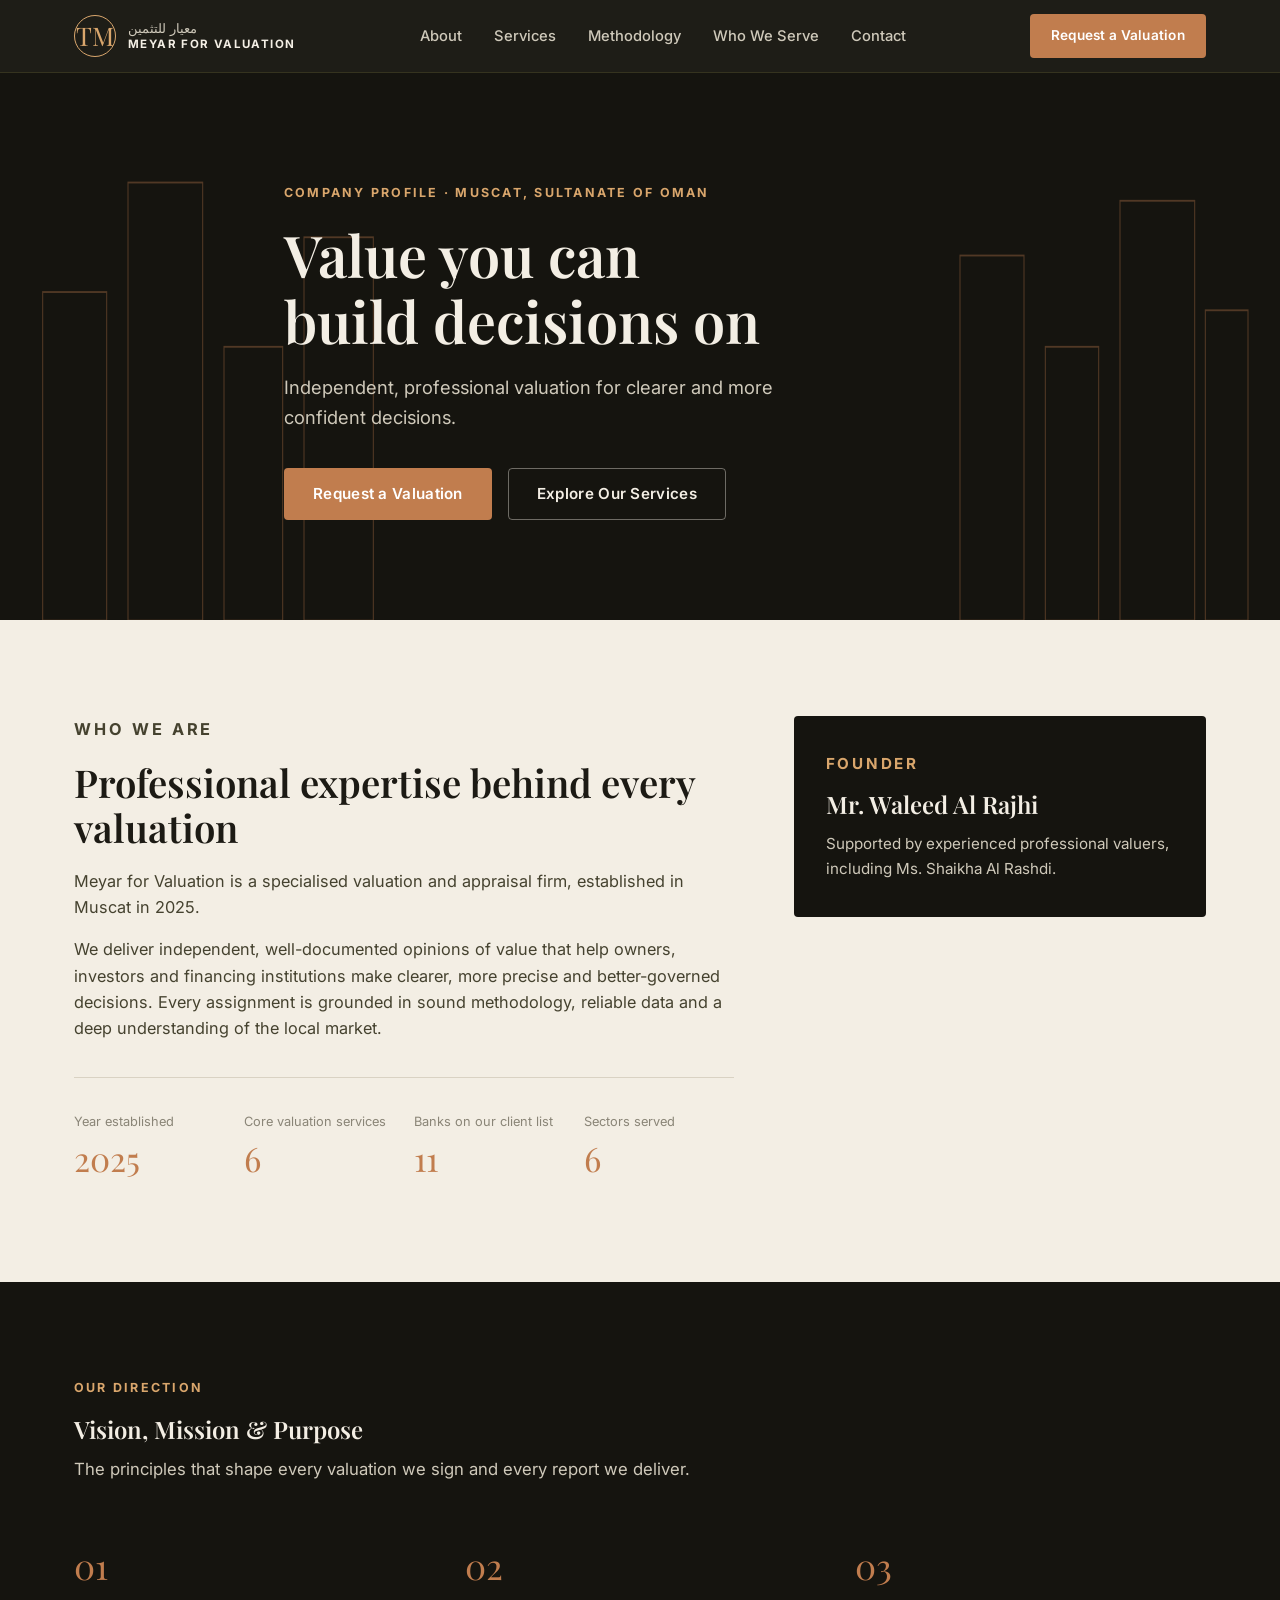
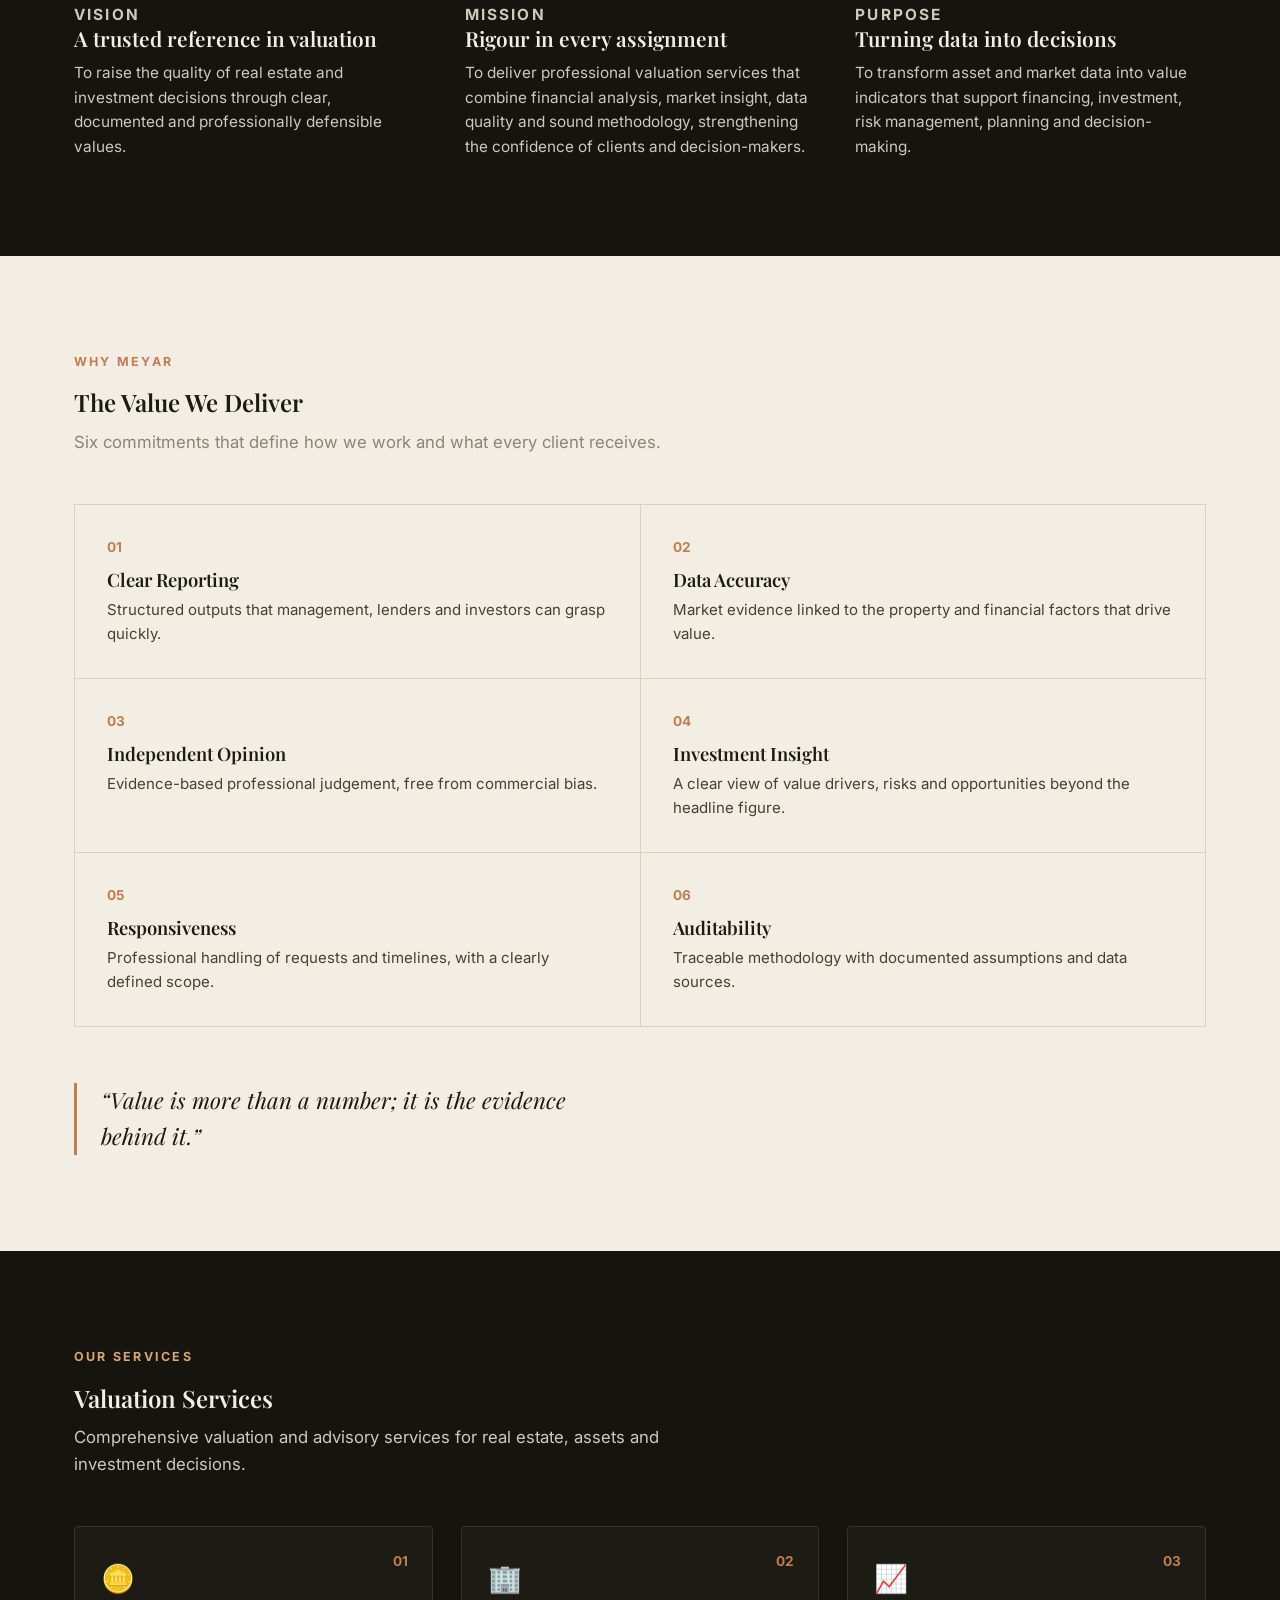
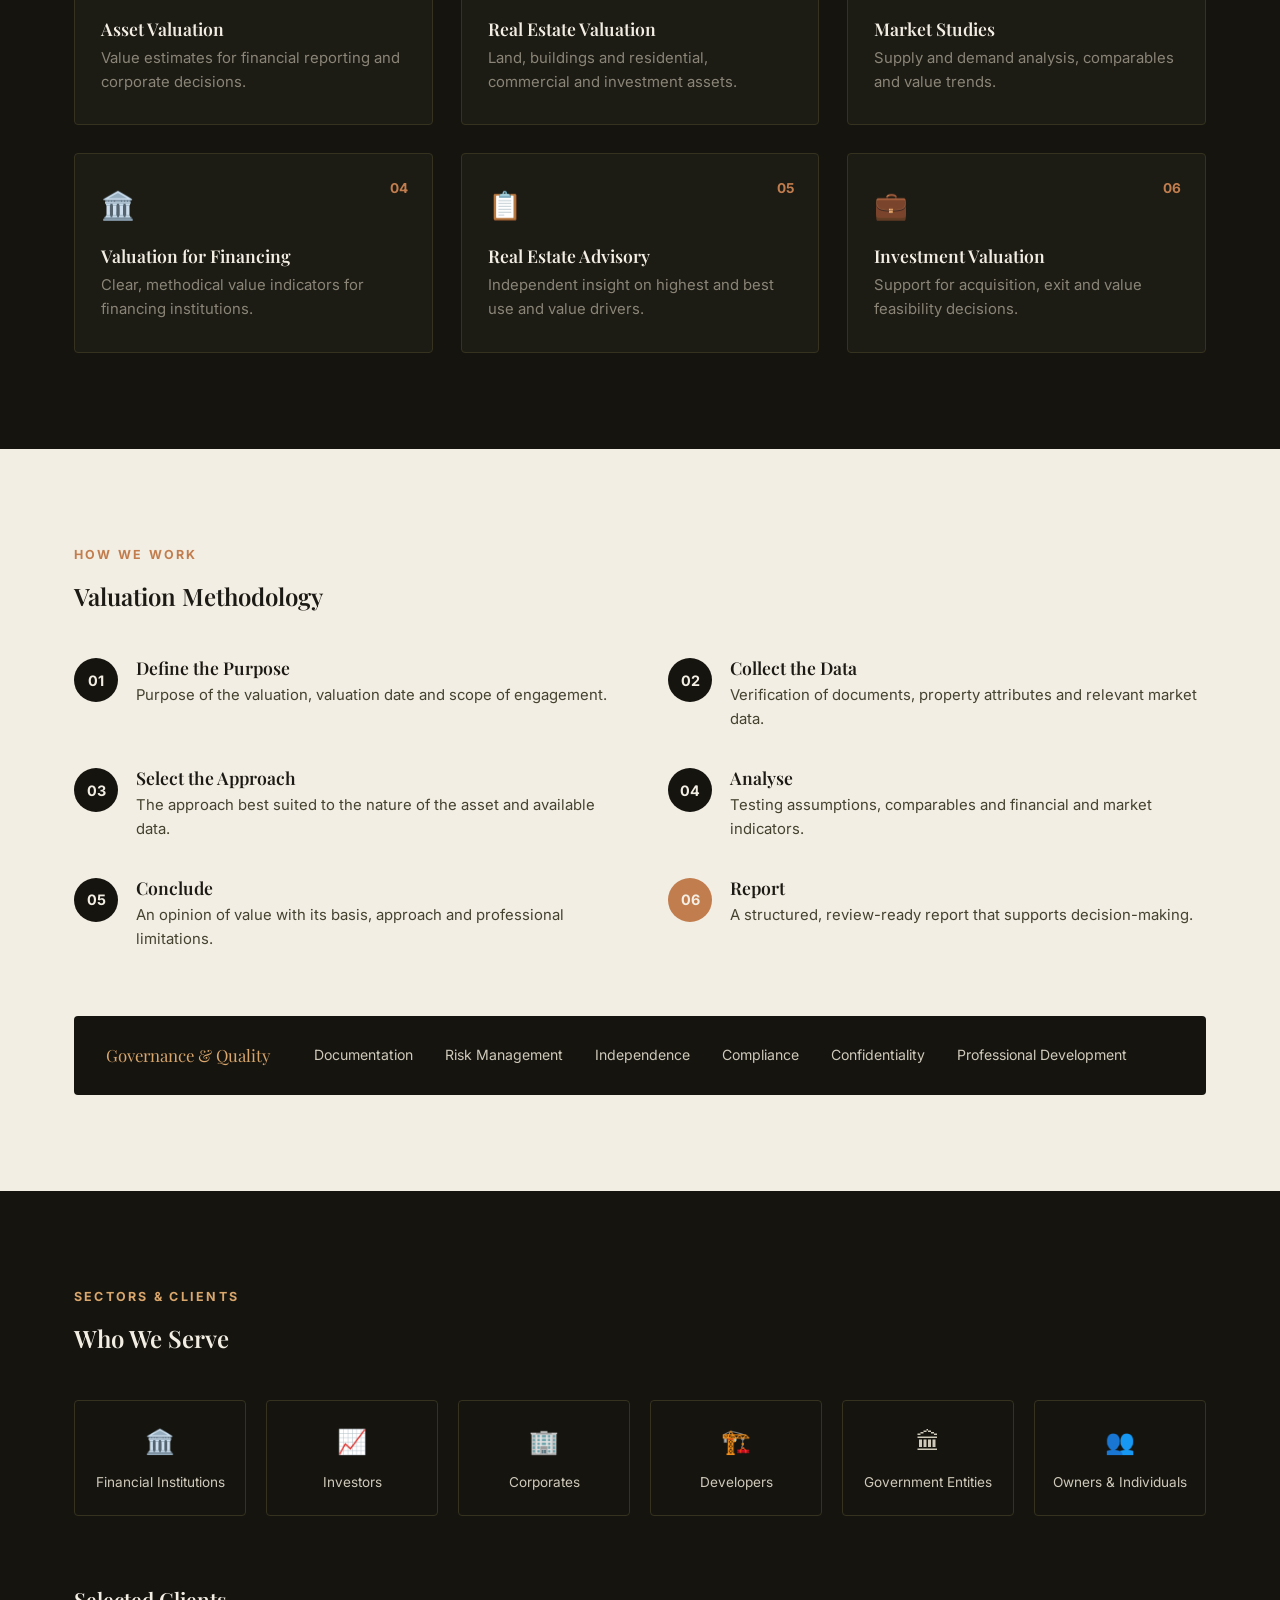
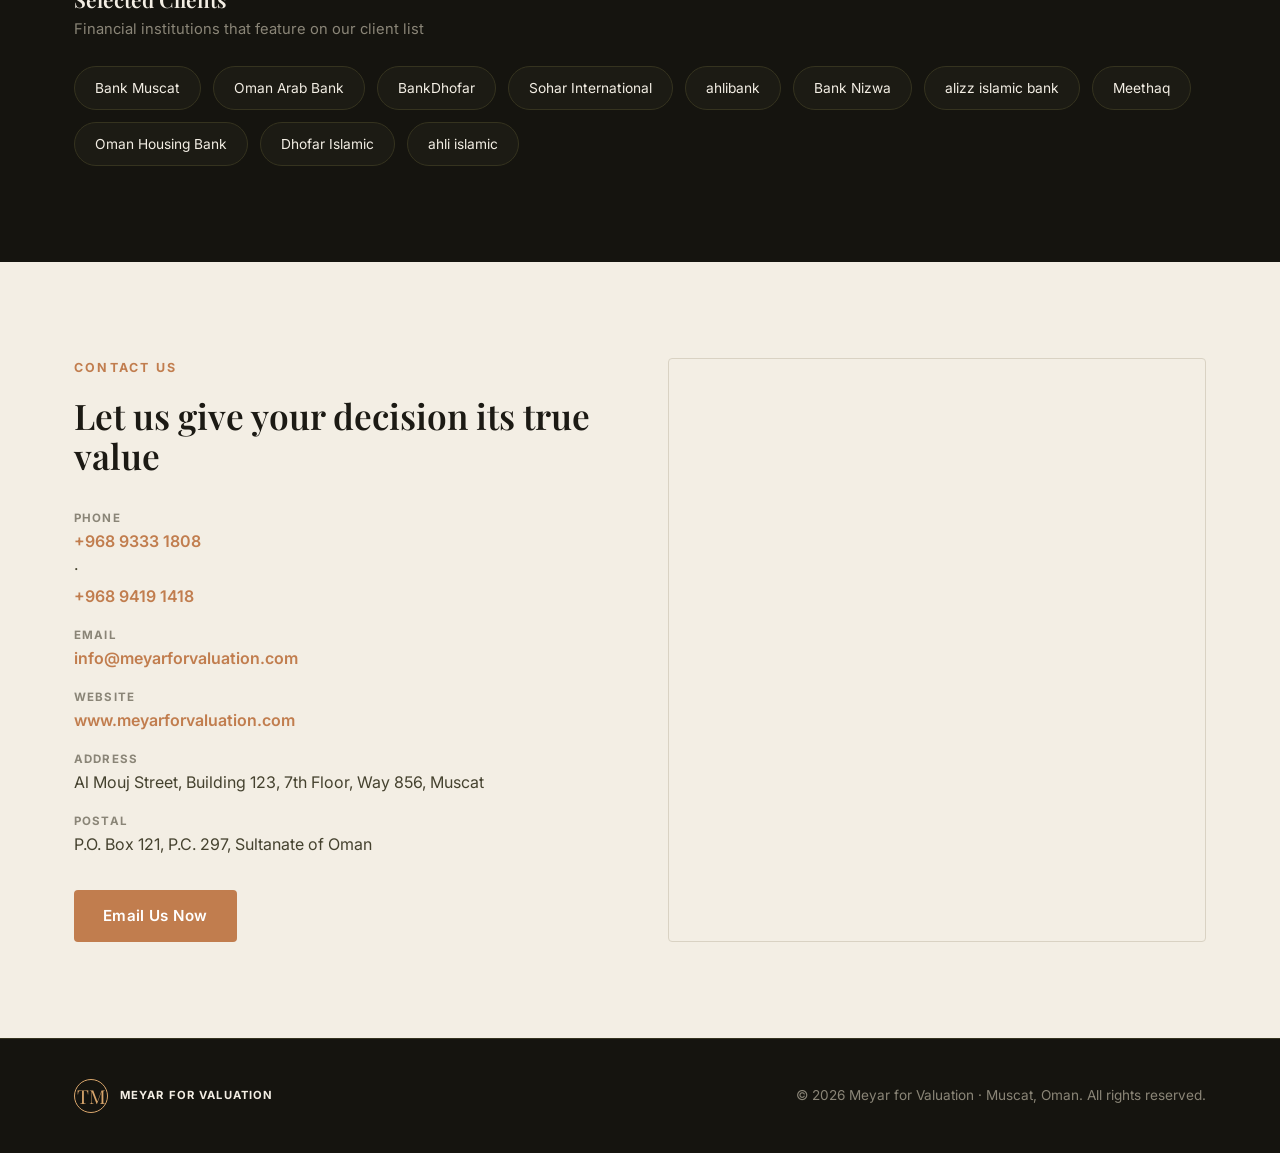
==== index.html @ cb71a241 "Add single-page SEO-ready website for Meyar for Valuation Static HTML/CSS/JS brochure site built fro" ====
<!DOCTYPE html>
<html lang="en" dir="ltr">
<head>
<meta charset="UTF-8">
<meta name="viewport" content="width=device-width, initial-scale=1.0">
<title>Meyar for Valuation | Independent Property &amp; Asset Valuation in Muscat, Oman</title>
<meta name="description" content="Meyar for Valuation (معيار للتثمين) is an independent valuation and appraisal firm in Muscat, Oman, delivering real estate, asset and investment valuations trusted by leading banks and financial institutions.">
<meta name="keywords" content="property valuation Oman, real estate valuation Muscat, asset valuation, bank valuation Oman, investment valuation, valuation firm Muscat, Meyar for Valuation, معيار للتثمين">
<meta name="author" content="Meyar for Valuation">
<meta name="robots" content="index, follow">
<link rel="canonical" href="https://www.meyarforvaluation.com/">

<!-- Open Graph -->
<meta property="og:type" content="website">
<meta property="og:site_name" content="Meyar for Valuation">
<meta property="og:title" content="Meyar for Valuation | Independent Property &amp; Asset Valuation in Muscat, Oman">
<meta property="og:description" content="Independent, professional valuation for clearer and more confident decisions. Real estate, asset and investment valuation services trusted by leading banks across Oman.">
<meta property="og:url" content="https://www.meyarforvaluation.com/">
<meta property="og:locale" content="en_OM">

<!-- Twitter -->
<meta name="twitter:card" content="summary">
<meta name="twitter:title" content="Meyar for Valuation | Independent Property &amp; Asset Valuation in Muscat, Oman">
<meta name="twitter:description" content="Independent, professional valuation for clearer and more confident decisions. Trusted by leading banks across Oman.">

<meta name="theme-color" content="#15140f">
<link rel="icon" type="image/svg+xml" href="assets/img/favicon.svg">
<link rel="preconnect" href="https://fonts.googleapis.com">
<link rel="preconnect" href="https://fonts.gstatic.com" crossorigin>
<link href="https://fonts.googleapis.com/css2?family=Playfair+Display:wght@500;600;700&family=Inter:wght@400;500;600;700&display=swap" rel="stylesheet">
<link rel="stylesheet" href="assets/css/style.css">

<script type="application/ld+json">
{
  "@context": "https://schema.org",
  "@type": "ProfessionalService",
  "name": "Meyar for Valuation",
  "alternateName": "معيار للتثمين",
  "description": "Independent valuation and appraisal firm delivering real estate, asset and investment valuation services in Muscat, Oman.",
  "url": "https://www.meyarforvaluation.com/",
  "telephone": ["+968 9333 1808", "+968 9419 1418"],
  "email": "info@meyarforvaluation.com",
  "address": {
    "@type": "PostalAddress",
    "streetAddress": "Al Mouj Street, Building 123, 7th Floor, Way 856",
    "addressLocality": "Muscat",
    "addressCountry": "OM",
    "postOfficeBoxNumber": "121",
    "postalCode": "297"
  },
  "areaServed": "Oman",
  "founder": {
    "@type": "Person",
    "name": "Waleed Al Rajhi"
  },
  "foundingDate": "2025",
  "knowsAbout": ["Real Estate Valuation", "Asset Valuation", "Market Studies", "Valuation for Financing", "Real Estate Advisory", "Investment Valuation"]
}
</script>
</head>
<body>

<a class="skip-link" href="#main">Skip to content</a>

<header class="site-header" id="top">
  <div class="container header-inner">
    <a href="#top" class="brand" aria-label="Meyar for Valuation home">
      <span class="brand-mark">TM</span>
      <span class="brand-text">
        <span class="brand-ar">معيار للتثمين</span>
        <span class="brand-en">MEYAR FOR VALUATION</span>
      </span>
    </a>

    <nav class="site-nav" aria-label="Primary">
      <button class="nav-toggle" aria-expanded="false" aria-controls="nav-menu" id="navToggle">
        <span></span><span></span><span></span>
        <span class="sr-only">Menu</span>
      </button>
      <ul id="nav-menu" class="nav-menu">
        <li><a href="#about">About</a></li>
        <li><a href="#services">Services</a></li>
        <li><a href="#methodology">Methodology</a></li>
        <li><a href="#clients">Who We Serve</a></li>
        <li><a href="#contact">Contact</a></li>
      </ul>
    </nav>

    <a href="#contact" class="btn btn-accent nav-cta">Request a Valuation</a>
  </div>
</header>

<main id="main">

  <!-- HERO -->
  <section class="hero" aria-labelledby="hero-heading">
    <div class="hero-skyline" aria-hidden="true">
      <svg viewBox="0 0 1200 300" preserveAspectRatio="none">
        <rect x="40" y="120" width="60" height="180" />
        <rect x="120" y="60" width="70" height="240" />
        <rect x="210" y="150" width="55" height="150" />
        <rect x="285" y="90" width="65" height="210" />
        <rect x="900" y="100" width="60" height="200" />
        <rect x="980" y="150" width="50" height="150" />
        <rect x="1050" y="70" width="70" height="230" />
        <rect x="1130" y="130" width="40" height="170" />
      </svg>
    </div>
    <div class="container hero-inner">
      <p class="eyebrow">Company Profile &middot; Muscat, Sultanate of Oman</p>
      <h1 id="hero-heading">Value you can<br>build decisions on</h1>
      <p class="hero-lede">Independent, professional valuation for clearer and more confident decisions.</p>
      <div class="hero-actions">
        <a href="#contact" class="btn btn-accent">Request a Valuation</a>
        <a href="#services" class="btn btn-ghost">Explore Our Services</a>
      </div>
    </div>
  </section>

  <!-- ABOUT -->
  <section id="about" class="section section-light" aria-labelledby="about-heading">
    <div class="container about-grid">
      <div class="about-copy">
        <p class="eyebrow eyebrow-dark">Who We Are</p>
        <h2 id="about-heading">Professional expertise behind every valuation</h2>
        <p>Meyar for Valuation is a specialised valuation and appraisal firm, established in Muscat in 2025.</p>
        <p>We deliver independent, well-documented opinions of value that help owners, investors and financing institutions make clearer, more precise and better-governed decisions. Every assignment is grounded in sound methodology, reliable data and a deep understanding of the local market.</p>

        <dl class="stat-row">
          <div class="stat">
            <dt>Year established</dt>
            <dd>2025</dd>
          </div>
          <div class="stat">
            <dt>Core valuation services</dt>
            <dd>6</dd>
          </div>
          <div class="stat">
            <dt>Banks on our client list</dt>
            <dd>11</dd>
          </div>
          <div class="stat">
            <dt>Sectors served</dt>
            <dd>6</dd>
          </div>
        </dl>
      </div>

      <aside class="founder-card">
        <p class="eyebrow">Founder</p>
        <h3>Mr. Waleed Al Rajhi</h3>
        <p>Supported by experienced professional valuers, including Ms. Shaikha Al Rashdi.</p>
      </aside>
    </div>
  </section>

  <!-- VISION / MISSION / PURPOSE -->
  <section id="vision" class="section section-dark" aria-labelledby="vision-heading">
    <div class="container">
      <p class="eyebrow">Our Direction</p>
      <h2 id="vision-heading">Vision, Mission &amp; Purpose</h2>
      <p class="section-intro">The principles that shape every valuation we sign and every report we deliver.</p>

      <ol class="triad-grid">
        <li class="triad-item">
          <span class="triad-num">01</span>
          <p class="triad-label">Vision</p>
          <h3>A trusted reference in valuation</h3>
          <p>To raise the quality of real estate and investment decisions through clear, documented and professionally defensible values.</p>
        </li>
        <li class="triad-item">
          <span class="triad-num">02</span>
          <p class="triad-label">Mission</p>
          <h3>Rigour in every assignment</h3>
          <p>To deliver professional valuation services that combine financial analysis, market insight, data quality and sound methodology, strengthening the confidence of clients and decision-makers.</p>
        </li>
        <li class="triad-item">
          <span class="triad-num">03</span>
          <p class="triad-label">Purpose</p>
          <h3>Turning data into decisions</h3>
          <p>To transform asset and market data into value indicators that support financing, investment, risk management, planning and decision-making.</p>
        </li>
      </ol>
    </div>
  </section>

  <!-- THE VALUE WE DELIVER -->
  <section id="value" class="section section-light" aria-labelledby="value-heading">
    <div class="container">
      <p class="eyebrow eyebrow-dark">Why Meyar</p>
      <h2 id="value-heading">The Value We Deliver</h2>
      <p class="section-intro section-intro-dark">Six commitments that define how we work and what every client receives.</p>

      <div class="value-grid">
        <div class="value-item">
          <span class="value-num">01</span>
          <h3>Clear Reporting</h3>
          <p>Structured outputs that management, lenders and investors can grasp quickly.</p>
        </div>
        <div class="value-item">
          <span class="value-num">02</span>
          <h3>Data Accuracy</h3>
          <p>Market evidence linked to the property and financial factors that drive value.</p>
        </div>
        <div class="value-item">
          <span class="value-num">03</span>
          <h3>Independent Opinion</h3>
          <p>Evidence-based professional judgement, free from commercial bias.</p>
        </div>
        <div class="value-item">
          <span class="value-num">04</span>
          <h3>Investment Insight</h3>
          <p>A clear view of value drivers, risks and opportunities beyond the headline figure.</p>
        </div>
        <div class="value-item">
          <span class="value-num">05</span>
          <h3>Responsiveness</h3>
          <p>Professional handling of requests and timelines, with a clearly defined scope.</p>
        </div>
        <div class="value-item">
          <span class="value-num">06</span>
          <h3>Auditability</h3>
          <p>Traceable methodology with documented assumptions and data sources.</p>
        </div>
      </div>

      <p class="pull-quote">&ldquo;Value is more than a number; it is the evidence behind it.&rdquo;</p>
    </div>
  </section>

  <!-- SERVICES -->
  <section id="services" class="section section-dark" aria-labelledby="services-heading">
    <div class="container">
      <p class="eyebrow">Our Services</p>
      <h2 id="services-heading">Valuation Services</h2>
      <p class="section-intro">Comprehensive valuation and advisory services for real estate, assets and investment decisions.</p>

      <div class="services-grid">
        <article class="service-card">
          <span class="service-icon" aria-hidden="true">&#x1FA99;</span>
          <span class="service-num">01</span>
          <h3>Asset Valuation</h3>
          <p>Value estimates for financial reporting and corporate decisions.</p>
        </article>
        <article class="service-card">
          <span class="service-icon" aria-hidden="true">&#x1F3E2;</span>
          <span class="service-num">02</span>
          <h3>Real Estate Valuation</h3>
          <p>Land, buildings and residential, commercial and investment assets.</p>
        </article>
        <article class="service-card">
          <span class="service-icon" aria-hidden="true">&#x1F4C8;</span>
          <span class="service-num">03</span>
          <h3>Market Studies</h3>
          <p>Supply and demand analysis, comparables and value trends.</p>
        </article>
        <article class="service-card">
          <span class="service-icon" aria-hidden="true">&#x1F3DB;&#xFE0F;</span>
          <span class="service-num">04</span>
          <h3>Valuation for Financing</h3>
          <p>Clear, methodical value indicators for financing institutions.</p>
        </article>
        <article class="service-card">
          <span class="service-icon" aria-hidden="true">&#x1F4CB;</span>
          <span class="service-num">05</span>
          <h3>Real Estate Advisory</h3>
          <p>Independent insight on highest and best use and value drivers.</p>
        </article>
        <article class="service-card">
          <span class="service-icon" aria-hidden="true">&#x1F4BC;</span>
          <span class="service-num">06</span>
          <h3>Investment Valuation</h3>
          <p>Support for acquisition, exit and value feasibility decisions.</p>
        </article>
      </div>
    </div>
  </section>

  <!-- METHODOLOGY -->
  <section id="methodology" class="section section-light" aria-labelledby="methodology-heading">
    <div class="container">
      <p class="eyebrow eyebrow-dark">How We Work</p>
      <h2 id="methodology-heading">Valuation Methodology</h2>

      <ol class="method-grid">
        <li class="method-item">
          <span class="method-num">01</span>
          <div>
            <h3>Define the Purpose</h3>
            <p>Purpose of the valuation, valuation date and scope of engagement.</p>
          </div>
        </li>
        <li class="method-item">
          <span class="method-num">02</span>
          <div>
            <h3>Collect the Data</h3>
            <p>Verification of documents, property attributes and relevant market data.</p>
          </div>
        </li>
        <li class="method-item">
          <span class="method-num">03</span>
          <div>
            <h3>Select the Approach</h3>
            <p>The approach best suited to the nature of the asset and available data.</p>
          </div>
        </li>
        <li class="method-item">
          <span class="method-num">04</span>
          <div>
            <h3>Analyse</h3>
            <p>Testing assumptions, comparables and financial and market indicators.</p>
          </div>
        </li>
        <li class="method-item">
          <span class="method-num">05</span>
          <div>
            <h3>Conclude</h3>
            <p>An opinion of value with its basis, approach and professional limitations.</p>
          </div>
        </li>
        <li class="method-item method-item-accent">
          <span class="method-num">06</span>
          <div>
            <h3>Report</h3>
            <p>A structured, review-ready report that supports decision-making.</p>
          </div>
        </li>
      </ol>

      <div class="governance-strip">
        <span class="governance-label">Governance &amp; Quality</span>
        <ul class="governance-list">
          <li>Documentation</li>
          <li>Risk Management</li>
          <li>Independence</li>
          <li>Compliance</li>
          <li>Confidentiality</li>
          <li>Professional Development</li>
        </ul>
      </div>
    </div>
  </section>

  <!-- WHO WE SERVE -->
  <section id="clients" class="section section-dark" aria-labelledby="clients-heading">
    <div class="container">
      <p class="eyebrow">Sectors &amp; Clients</p>
      <h2 id="clients-heading">Who We Serve</h2>

      <ul class="sector-grid">
        <li><span class="sector-icon" aria-hidden="true">&#x1F3DB;&#xFE0F;</span>Financial Institutions</li>
        <li><span class="sector-icon" aria-hidden="true">&#x1F4C8;</span>Investors</li>
        <li><span class="sector-icon" aria-hidden="true">&#x1F3E2;</span>Corporates</li>
        <li><span class="sector-icon" aria-hidden="true">&#x1F3D7;&#xFE0F;</span>Developers</li>
        <li><span class="sector-icon" aria-hidden="true">&#x1F3DB;</span>Government Entities</li>
        <li><span class="sector-icon" aria-hidden="true">&#x1F465;</span>Owners &amp; Individuals</li>
      </ul>
    </div>

    <div class="container clients-block">
      <h3 class="clients-subhead">Selected Clients</h3>
      <p class="clients-caption">Financial institutions that feature on our client list</p>
      <ul class="client-list">
        <li>Bank Muscat</li>
        <li>Oman Arab Bank</li>
        <li>BankDhofar</li>
        <li>Sohar International</li>
        <li>ahlibank</li>
        <li>Bank Nizwa</li>
        <li>alizz islamic bank</li>
        <li>Meethaq</li>
        <li>Oman Housing Bank</li>
        <li>Dhofar Islamic</li>
        <li>ahli islamic</li>
      </ul>
    </div>
  </section>

  <!-- CONTACT -->
  <section id="contact" class="section section-light" aria-labelledby="contact-heading">
    <div class="container contact-grid">
      <div class="contact-copy">
        <p class="eyebrow eyebrow-dark">Contact Us</p>
        <h2 id="contact-heading">Let us give your decision its true value</h2>

        <ul class="contact-list">
          <li>
            <span class="contact-label">Phone</span>
            <a href="tel:+96893331808">+968 9333 1808</a> &middot; <a href="tel:+96894191418">+968 9419 1418</a>
          </li>
          <li>
            <span class="contact-label">Email</span>
            <a href="mailto:info@meyarforvaluation.com">info@meyarforvaluation.com</a>
          </li>
          <li>
            <span class="contact-label">Website</span>
            <a href="https://www.meyarforvaluation.com">www.meyarforvaluation.com</a>
          </li>
          <li>
            <span class="contact-label">Address</span>
            Al Mouj Street, Building 123, 7th Floor, Way 856, Muscat
          </li>
          <li>
            <span class="contact-label">Postal</span>
            P.O. Box 121, P.C. 297, Sultanate of Oman
          </li>
        </ul>

        <a href="mailto:info@meyarforvaluation.com?subject=Valuation%20Enquiry" class="btn btn-accent">Email Us Now</a>
      </div>

      <div class="contact-map">
        <iframe
          title="Meyar for Valuation location on Al Mouj Street, Muscat"
          src="https://www.google.com/maps?q=Al+Mouj+Street+Muscat+Oman&output=embed"
          loading="lazy"
          referrerpolicy="no-referrer-when-downgrade">
        </iframe>
      </div>
    </div>
  </section>

</main>

<footer class="site-footer">
  <div class="container footer-inner">
    <div class="footer-brand">
      <span class="brand-mark">TM</span>
      <span class="brand-en">MEYAR FOR VALUATION</span>
    </div>
    <p>&copy; <span id="year"></span> Meyar for Valuation &middot; Muscat, Oman. All rights reserved.</p>
  </div>
</footer>

<script src="assets/js/main.js" defer></script>
</body>
</html>
---- assets/css/style.css ----
/* ---------- Tokens ---------- */
:root {
  --ink: #1c1a14;
  --dark-bg: #15140f;
  --dark-bg-2: #1c1b14;
  --cream: #f3eee4;
  --cream-2: #eae3d6;
  --accent: #c17d4e;
  --accent-light: #d9a66c;
  --muted: #8a8577;
  --muted-light: #cfc9ba;
  --border-light: #d9d2c3;
  --border-dark: #35331f;
  --radius: 4px;
  --max-width: 1180px;
  --font-serif: "Playfair Display", Georgia, serif;
  --font-sans: "Inter", -apple-system, BlinkMacSystemFont, "Segoe UI", sans-serif;
}

* { box-sizing: border-box; }
html { scroll-behavior: smooth; }

body {
  margin: 0;
  font-family: var(--font-sans);
  color: var(--ink);
  background: var(--cream);
  line-height: 1.6;
  -webkit-font-smoothing: antialiased;
}

img { max-width: 100%; display: block; }

a { color: inherit; text-decoration: none; }

h1, h2, h3 {
  font-family: var(--font-serif);
  font-weight: 600;
  line-height: 1.15;
  margin: 0 0 0.5em;
}

p { margin: 0 0 1em; }

.container {
  max-width: var(--max-width);
  margin: 0 auto;
  padding: 0 24px;
}

.skip-link {
  position: absolute;
  left: -999px;
  top: 0;
  background: var(--accent);
  color: #fff;
  padding: 10px 16px;
  z-index: 1000;
}
.skip-link:focus { left: 12px; top: 12px; }

.sr-only {
  position: absolute;
  width: 1px; height: 1px;
  overflow: hidden;
  clip: rect(0 0 0 0);
}

/* ---------- Buttons ---------- */
.btn {
  display: inline-block;
  padding: 13px 28px;
  border-radius: var(--radius);
  font-weight: 600;
  font-size: 0.95rem;
  letter-spacing: 0.02em;
  border: 1px solid transparent;
  transition: transform 0.15s ease, background 0.2s ease, color 0.2s ease, border-color 0.2s ease;
}
.btn:hover { transform: translateY(-2px); }
.btn-accent {
  background: var(--accent);
  color: #fff;
}
.btn-accent:hover { background: var(--accent-light); }
.btn-ghost {
  background: transparent;
  color: var(--cream);
  border-color: rgba(243,238,228,0.4);
}
.btn-ghost:hover { border-color: var(--accent-light); color: var(--accent-light); }

/* ---------- Header ---------- */
.site-header {
  position: sticky;
  top: 0;
  z-index: 100;
  background: rgba(21,20,15,0.96);
  backdrop-filter: blur(6px);
  border-bottom: 1px solid var(--border-dark);
}
.header-inner {
  display: flex;
  align-items: center;
  justify-content: space-between;
  gap: 24px;
  padding-top: 14px;
  padding-bottom: 14px;
}

.brand {
  display: flex;
  align-items: center;
  gap: 12px;
  color: var(--cream);
  flex-shrink: 0;
}
.brand-mark {
  font-family: var(--font-serif);
  font-size: 1.6rem;
  border: 1px solid var(--accent-light);
  width: 42px;
  height: 42px;
  display: flex;
  align-items: center;
  justify-content: center;
  border-radius: 50%;
  color: var(--accent-light);
  flex-shrink: 0;
}
.brand-text { display: flex; flex-direction: column; line-height: 1.25; }
.brand-ar { font-size: 0.8rem; color: var(--muted-light); }
.brand-en { font-size: 0.72rem; letter-spacing: 0.12em; font-weight: 700; }

.site-nav { flex: 1; display: flex; justify-content: center; }
.nav-menu {
  list-style: none;
  display: flex;
  gap: 32px;
  margin: 0;
  padding: 0;
}
.nav-menu a {
  color: var(--muted-light);
  font-size: 0.92rem;
  font-weight: 500;
  transition: color 0.2s ease;
}
.nav-menu a:hover { color: var(--accent-light); }

.nav-cta { white-space: nowrap; font-size: 0.85rem; padding: 10px 20px; }

.nav-toggle {
  display: none;
  flex-direction: column;
  gap: 5px;
  background: none;
  border: none;
  cursor: pointer;
  padding: 6px;
}
.nav-toggle span {
  width: 24px;
  height: 2px;
  background: var(--cream);
  display: block;
}

/* ---------- Hero ---------- */
.hero {
  position: relative;
  background: var(--dark-bg);
  color: var(--cream);
  overflow: hidden;
  padding: 110px 0 100px;
}
.hero-skyline {
  position: absolute;
  inset: 0;
  opacity: 0.35;
  pointer-events: none;
}
.hero-skyline svg { width: 100%; height: 100%; }
.hero-skyline rect {
  fill: none;
  stroke: var(--accent);
  stroke-width: 1;
}
.hero-inner { position: relative; max-width: 760px; }
.eyebrow {
  text-transform: uppercase;
  letter-spacing: 0.18em;
  font-size: 0.78rem;
  font-weight: 700;
  color: var(--accent-light);
  margin-bottom: 18px;
}
.eyebrow-dark { color: var(--accent); }

.hero h1 {
  font-size: clamp(2.4rem, 5vw, 3.6rem);
  color: var(--cream);
  margin-bottom: 20px;
}
.hero-lede {
  font-size: 1.15rem;
  color: var(--muted-light);
  max-width: 520px;
  margin-bottom: 36px;
}
.hero-actions { display: flex; gap: 16px; flex-wrap: wrap; }

/* ---------- Sections ---------- */
.section { padding: 96px 0; }
.section-light { background: var(--cream); color: var(--ink); }
.section-dark { background: var(--dark-bg); color: var(--cream); }
.section-dark h2, .section-dark h3 { color: var(--cream); }
.section-intro {
  max-width: 620px;
  font-size: 1.05rem;
  color: var(--muted-light);
}
.section-intro-dark { color: var(--muted); }

/* ---------- About ---------- */
.about-grid {
  display: grid;
  grid-template-columns: 1.6fr 1fr;
  gap: 60px;
  align-items: start;
}
.about-copy h2 { font-size: clamp(1.8rem, 3vw, 2.4rem); }
.about-copy p { color: #45422f; font-size: 1.02rem; }

.stat-row {
  display: grid;
  grid-template-columns: repeat(4, 1fr);
  gap: 20px;
  margin: 36px 0 0;
  padding-top: 28px;
  border-top: 1px solid var(--border-light);
}
.stat dt {
  font-size: 0.8rem;
  color: var(--muted);
  order: 2;
  margin-top: 6px;
}
.stat dd {
  margin: 0;
  font-family: var(--font-serif);
  font-size: 2.1rem;
  color: var(--accent);
  order: 1;
}

.founder-card {
  background: var(--dark-bg);
  color: var(--cream);
  padding: 36px 32px;
  border-radius: var(--radius);
}
.founder-card .eyebrow { color: var(--accent-light); margin-bottom: 14px; }
.founder-card h3 { font-size: 1.5rem; margin-bottom: 14px; }
.founder-card p { color: var(--muted-light); font-size: 0.95rem; margin: 0; }

/* ---------- Triad (Vision/Mission/Purpose) ---------- */
.triad-grid {
  list-style: none;
  margin: 56px 0 0;
  padding: 0;
  display: grid;
  grid-template-columns: repeat(3, 1fr);
  gap: 40px;
}
.triad-num {
  display: block;
  font-family: var(--font-serif);
  font-size: 2.2rem;
  color: var(--accent);
  margin-bottom: 8px;
}
.triad-label {
  text-transform: uppercase;
  letter-spacing: 0.14em;
  font-size: 0.75rem;
  color: var(--accent-light);
  font-weight: 700;
  margin-bottom: 10px;
}
.triad-item h3 { font-size: 1.3rem; margin-bottom: 10px; }
.triad-item p { color: var(--muted-light); font-size: 0.96rem; margin: 0; }

/* ---------- Value grid ---------- */
.value-grid {
  display: grid;
  grid-template-columns: repeat(2, 1fr);
  gap: 1px;
  background: var(--border-light);
  margin-top: 48px;
  border: 1px solid var(--border-light);
}
.value-item {
  background: var(--cream);
  padding: 32px;
}
.value-num {
  display: block;
  color: var(--accent);
  font-weight: 700;
  font-size: 0.85rem;
  margin-bottom: 10px;
}
.value-item h3 { font-size: 1.15rem; margin-bottom: 8px; }
.value-item p { color: #45422f; font-size: 0.94rem; margin: 0; }

.pull-quote {
  font-family: var(--font-serif);
  font-style: italic;
  font-size: 1.4rem;
  color: var(--ink);
  border-left: 3px solid var(--accent);
  padding-left: 24px;
  margin: 56px 0 0;
  max-width: 560px;
}

/* ---------- Services ---------- */
.services-grid {
  display: grid;
  grid-template-columns: repeat(3, 1fr);
  gap: 28px;
  margin-top: 48px;
}
.service-card {
  background: var(--dark-bg-2);
  border: 1px solid var(--border-dark);
  border-radius: var(--radius);
  padding: 30px 26px;
  position: relative;
}
.service-icon {
  font-size: 1.7rem;
  display: block;
  margin-bottom: 18px;
}
.service-num {
  position: absolute;
  top: 24px;
  right: 24px;
  color: var(--accent);
  font-weight: 700;
  font-size: 0.85rem;
}
.service-card h3 { font-size: 1.1rem; margin-bottom: 8px; }
.service-card p { color: var(--muted); font-size: 0.93rem; margin: 0; }

/* ---------- Methodology ---------- */
.method-grid {
  list-style: none;
  margin: 48px 0 0;
  padding: 0;
  display: grid;
  grid-template-columns: repeat(2, 1fr);
  gap: 36px 56px;
}
.method-item {
  display: flex;
  gap: 18px;
  align-items: flex-start;
}
.method-num {
  flex-shrink: 0;
  width: 44px;
  height: 44px;
  border-radius: 50%;
  background: var(--dark-bg);
  color: var(--cream);
  display: flex;
  align-items: center;
  justify-content: center;
  font-weight: 700;
  font-size: 0.9rem;
}
.method-item-accent .method-num { background: var(--accent); }
.method-item h3 { font-size: 1.1rem; margin-bottom: 6px; }
.method-item p { color: #45422f; font-size: 0.93rem; margin: 0; }

.governance-strip {
  margin-top: 64px;
  background: var(--dark-bg);
  color: var(--cream);
  padding: 26px 32px;
  border-radius: var(--radius);
  display: flex;
  flex-wrap: wrap;
  align-items: center;
  gap: 16px 36px;
}
.governance-label {
  font-family: var(--font-serif);
  color: var(--accent-light);
  font-size: 1.05rem;
  margin-right: 8px;
}
.governance-list {
  list-style: none;
  display: flex;
  flex-wrap: wrap;
  gap: 16px 32px;
  margin: 0;
  padding: 0;
  font-size: 0.88rem;
  color: var(--muted-light);
}

/* ---------- Who we serve ---------- */
.sector-grid {
  list-style: none;
  margin: 48px 0 0;
  padding: 0;
  display: grid;
  grid-template-columns: repeat(6, 1fr);
  gap: 20px;
  text-align: center;
}
.sector-grid li {
  border: 1px solid var(--border-dark);
  border-radius: var(--radius);
  padding: 22px 10px;
  font-size: 0.85rem;
  color: var(--muted-light);
}
.sector-icon { display: block; font-size: 1.5rem; margin-bottom: 10px; }

.clients-block { margin-top: 72px; }
.clients-subhead { font-size: 1.3rem; margin-bottom: 6px; }
.clients-caption { color: var(--muted); font-size: 0.92rem; margin-bottom: 24px; }
.client-list {
  list-style: none;
  margin: 0;
  padding: 0;
  display: flex;
  flex-wrap: wrap;
  gap: 12px;
}
.client-list li {
  border: 1px solid var(--border-dark);
  border-radius: 999px;
  padding: 10px 20px;
  font-size: 0.86rem;
  color: var(--cream);
  background: var(--dark-bg-2);
}

/* ---------- Contact ---------- */
.contact-grid {
  display: grid;
  grid-template-columns: 1fr 1fr;
  gap: 56px;
  align-items: stretch;
}
.contact-copy h2 { font-size: clamp(1.7rem, 3vw, 2.2rem); }
.contact-list {
  list-style: none;
  margin: 32px 0;
  padding: 0;
  display: flex;
  flex-direction: column;
  gap: 16px;
}
.contact-list li {
  font-size: 1rem;
  color: #45422f;
  display: flex;
  flex-direction: column;
  gap: 2px;
}
.contact-list a { color: var(--accent); font-weight: 600; }
.contact-list a:hover { text-decoration: underline; }
.contact-label {
  text-transform: uppercase;
  letter-spacing: 0.1em;
  font-size: 0.72rem;
  color: var(--muted);
  font-weight: 700;
}
.contact-map {
  min-height: 320px;
  border-radius: var(--radius);
  overflow: hidden;
  border: 1px solid var(--border-light);
}
.contact-map iframe { width: 100%; height: 100%; min-height: 320px; border: 0; }

/* ---------- Footer ---------- */
.site-footer {
  background: var(--dark-bg);
  color: var(--muted);
  padding: 40px 0;
  border-top: 1px solid var(--border-dark);
}
.footer-inner {
  display: flex;
  flex-wrap: wrap;
  align-items: center;
  justify-content: space-between;
  gap: 16px;
}
.footer-brand {
  display: flex;
  align-items: center;
  gap: 12px;
  color: var(--cream);
}
.footer-brand .brand-mark {
  width: 34px; height: 34px; font-size: 1.2rem;
}
.footer-brand .brand-en { font-size: 0.7rem; letter-spacing: 0.1em; font-weight: 700; }
.site-footer p { margin: 0; font-size: 0.85rem; }

/* ---------- Responsive ---------- */
@media (max-width: 980px) {
  .about-grid, .contact-grid { grid-template-columns: 1fr; }
  .triad-grid, .value-grid, .method-grid { grid-template-columns: 1fr; }
  .services-grid { grid-template-columns: repeat(2, 1fr); }
  .sector-grid { grid-template-columns: repeat(3, 1fr); }
  .stat-row { grid-template-columns: repeat(2, 1fr); row-gap: 28px; }
}

@media (max-width: 760px) {
  .nav-toggle { display: flex; }
  .site-nav {
    position: fixed;
    inset: 68px 0 auto 0;
    background: var(--dark-bg);
    border-bottom: 1px solid var(--border-dark);
    transform: translateY(-120%);
    opacity: 0;
    transition: transform 0.25s ease, opacity 0.25s ease;
  }
  .site-nav.open { transform: translateY(0); opacity: 1; }
  .nav-menu {
    flex-direction: column;
    padding: 24px;
    gap: 18px;
  }
  .nav-cta { display: none; }
  .services-grid { grid-template-columns: 1fr; }
  .sector-grid { grid-template-columns: repeat(2, 1fr); }
}

@media (max-width: 520px) {
  .hero { padding: 90px 0 70px; }
  .section { padding: 64px 0; }
  .stat-row { grid-template-columns: repeat(2, 1fr); }
}
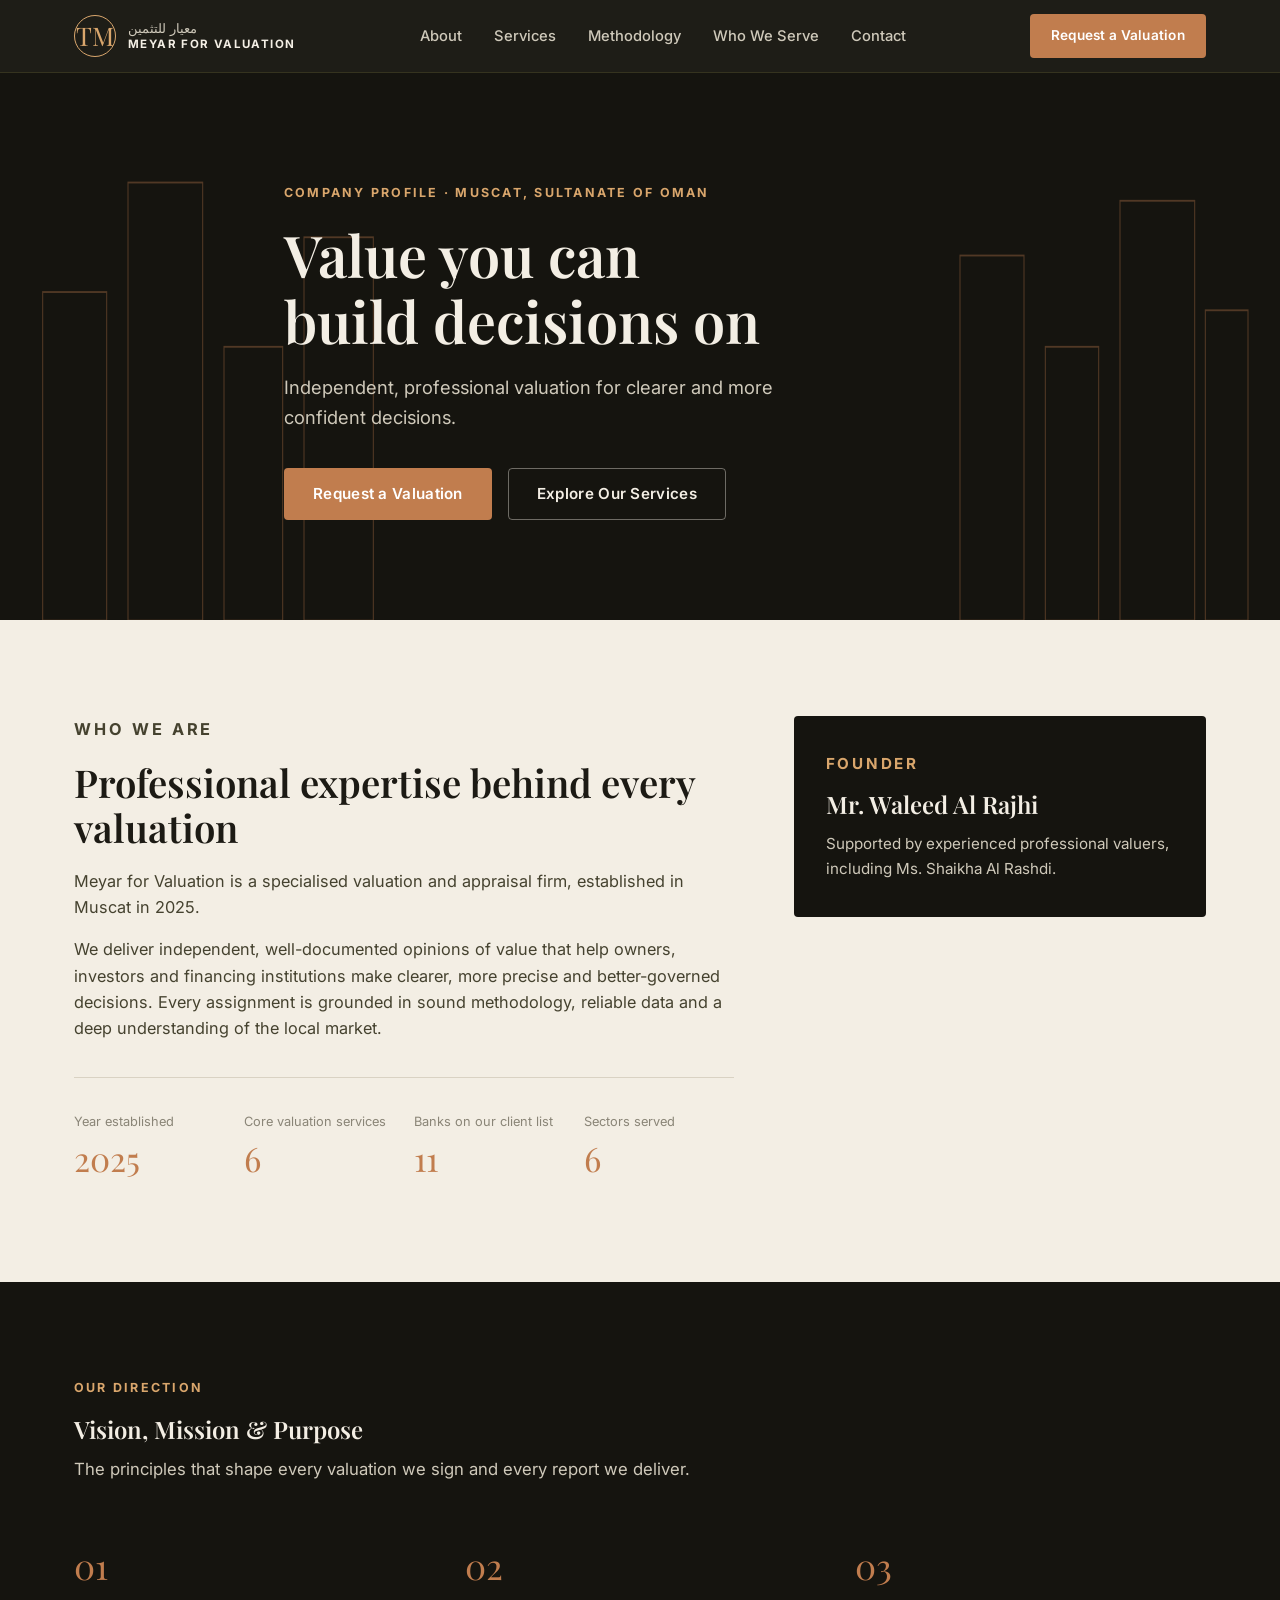
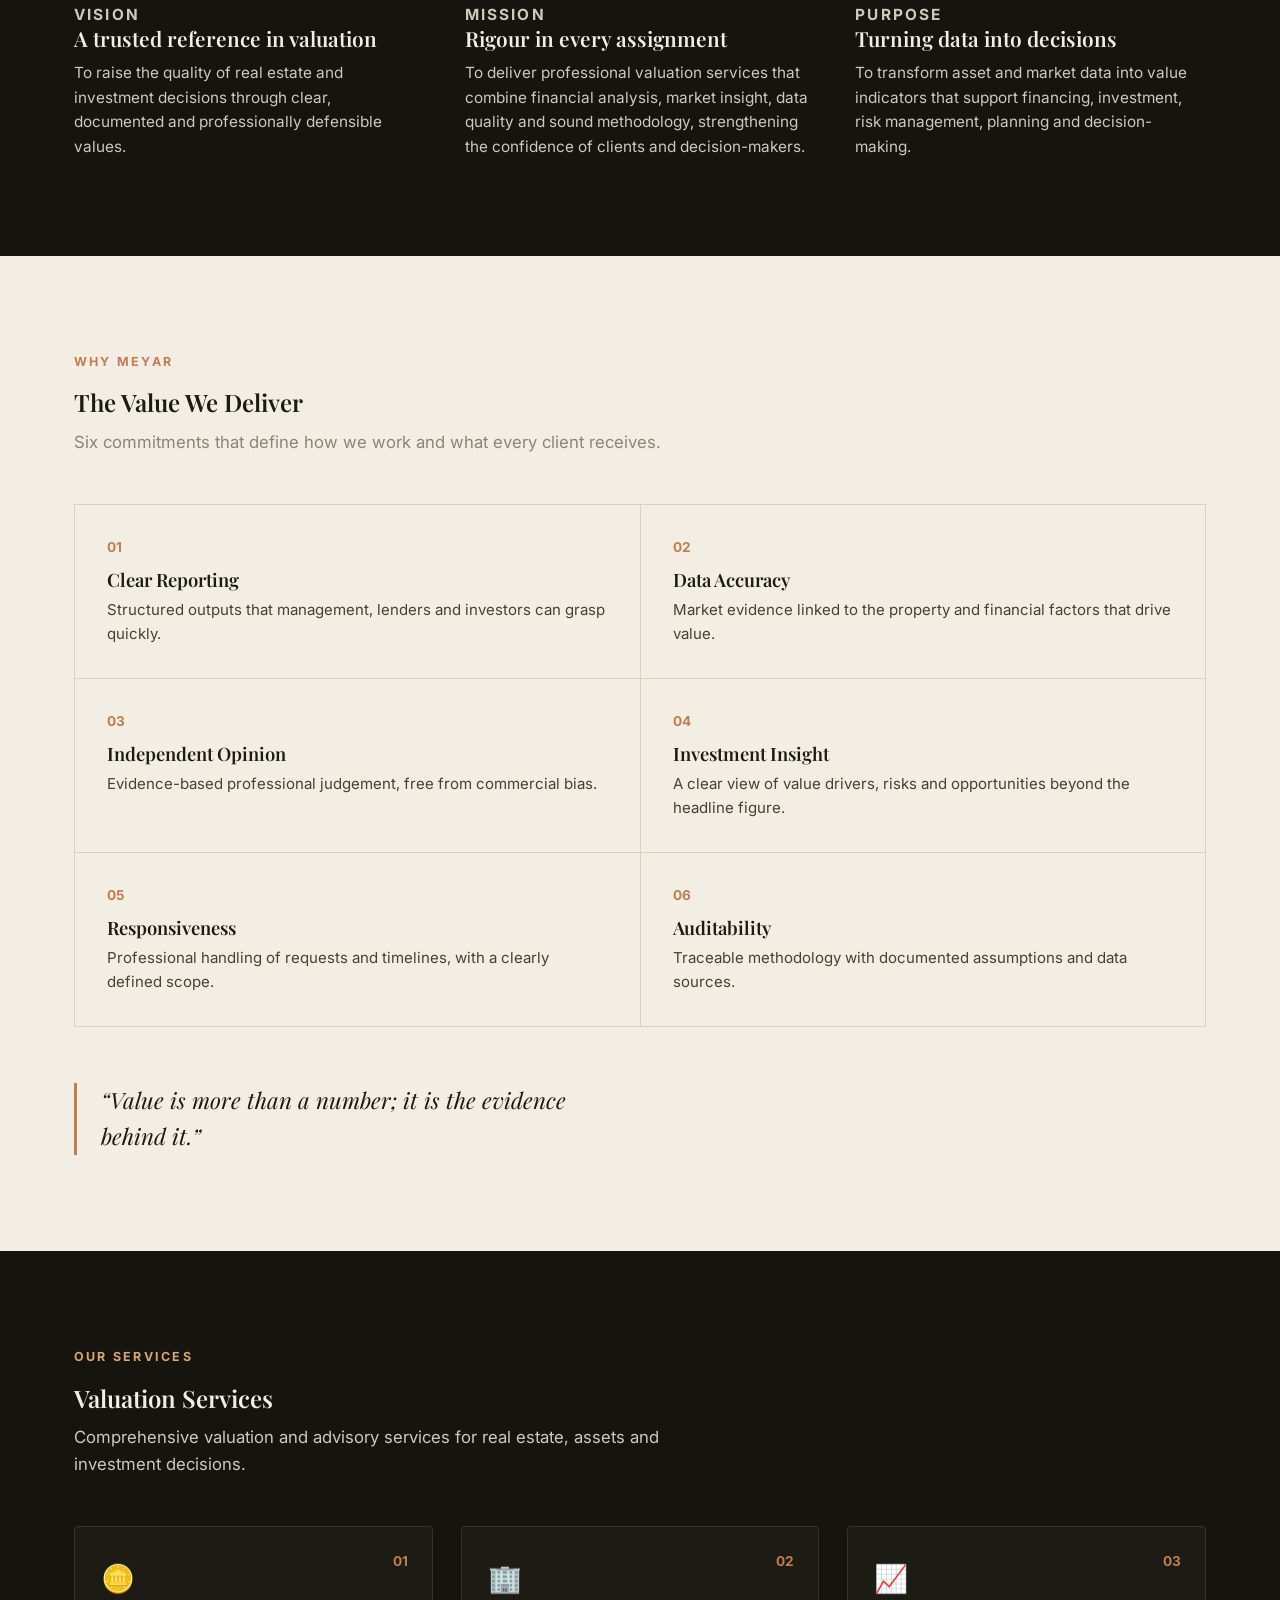
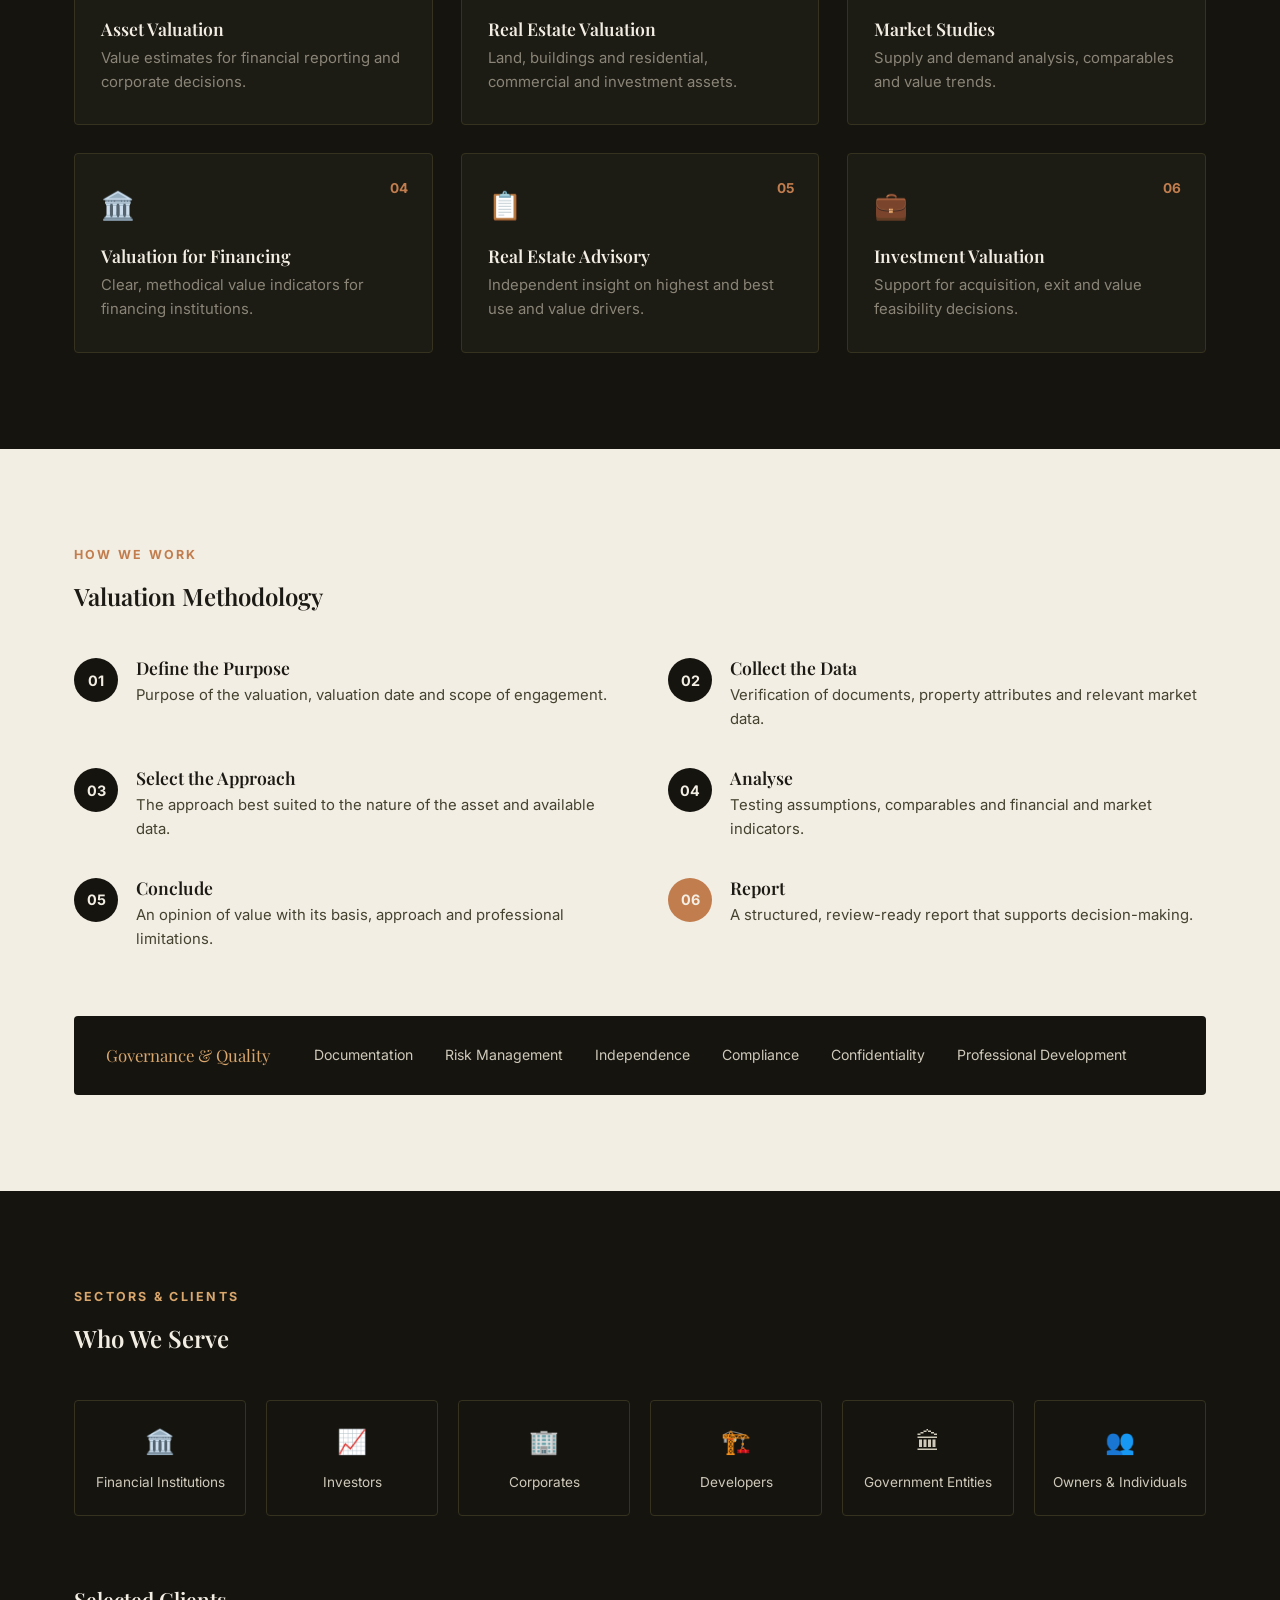
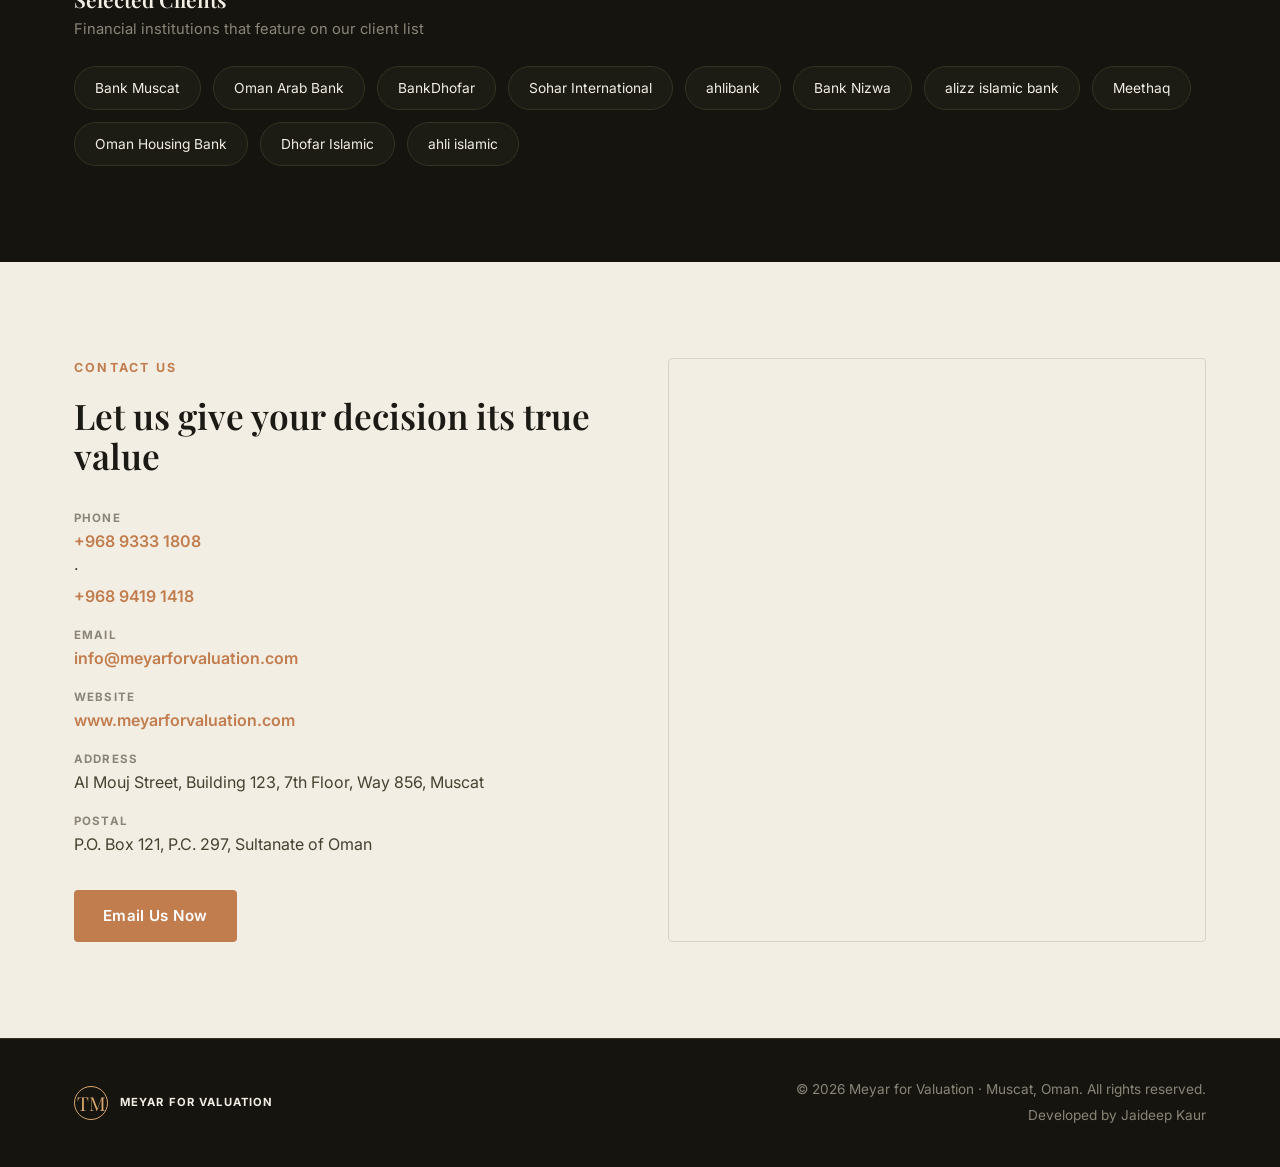
==== commit 0cc72895: "Add developer credit to footer" ====
--- a/index.html
+++ b/index.html
@@ -428,7 +428,10 @@
       <span class="brand-mark">TM</span>
       <span class="brand-en">MEYAR FOR VALUATION</span>
     </div>
-    <p>&copy; <span id="year"></span> Meyar for Valuation &middot; Muscat, Oman. All rights reserved.</p>
+    <div class="footer-text">
+      <p>&copy; <span id="year"></span> Meyar for Valuation &middot; Muscat, Oman. All rights reserved.</p>
+      <p class="footer-credit">Developed by Jaideep Kaur</p>
+    </div>
   </div>
 </footer>
 
--- a/assets/css/style.css
+++ b/assets/css/style.css
@@ -517,7 +517,14 @@
   width: 34px; height: 34px; font-size: 1.2rem;
 }
 .footer-brand .brand-en { font-size: 0.7rem; letter-spacing: 0.1em; font-weight: 700; }
+.footer-text {
+  display: flex;
+  flex-direction: column;
+  align-items: flex-end;
+  gap: 4px;
+}
 .site-footer p { margin: 0; font-size: 0.85rem; }
+.footer-credit { font-size: 0.78rem; color: var(--muted); }
 
 /* ---------- Responsive ---------- */
 @media (max-width: 980px) {
@@ -529,6 +536,8 @@
 }
 
 @media (max-width: 760px) {
+  .footer-inner { flex-direction: column; align-items: center; text-align: center; }
+  .footer-text { align-items: center; }
   .nav-toggle { display: flex; }
   .site-nav {
     position: fixed;
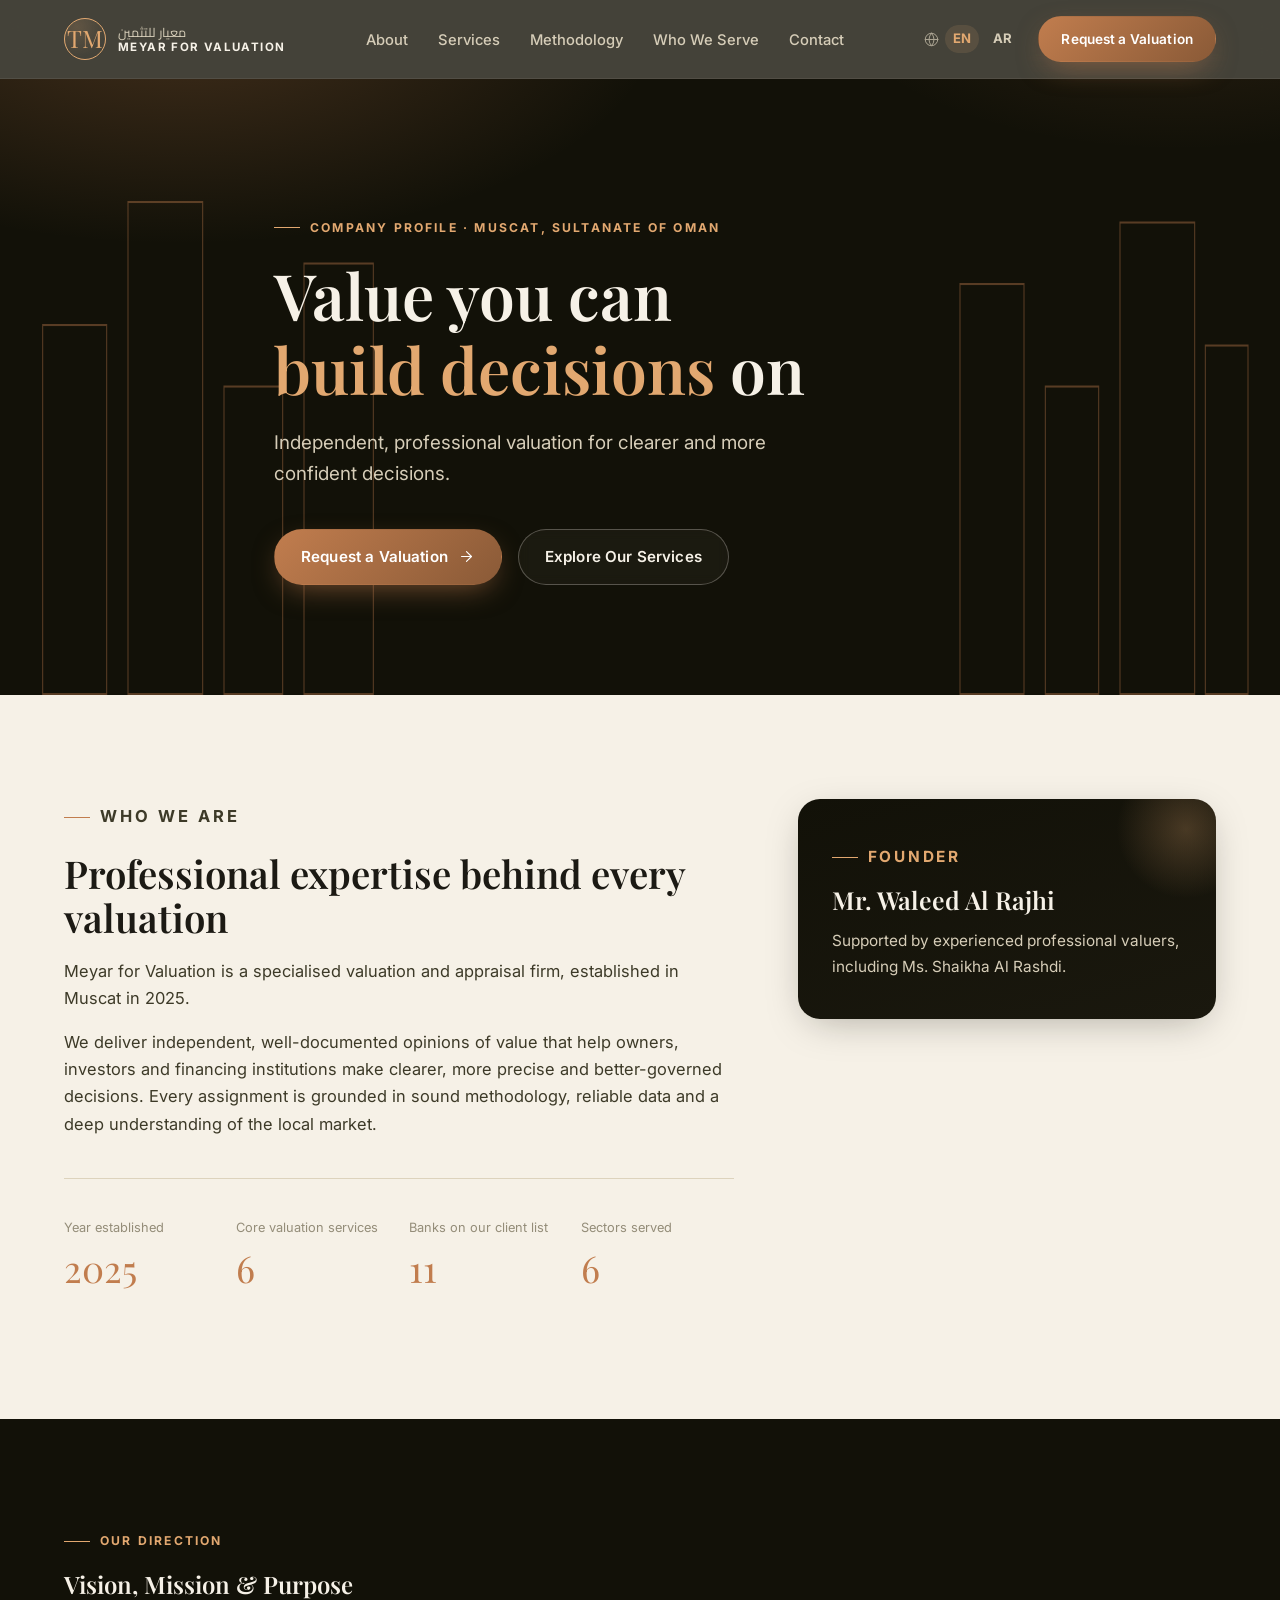
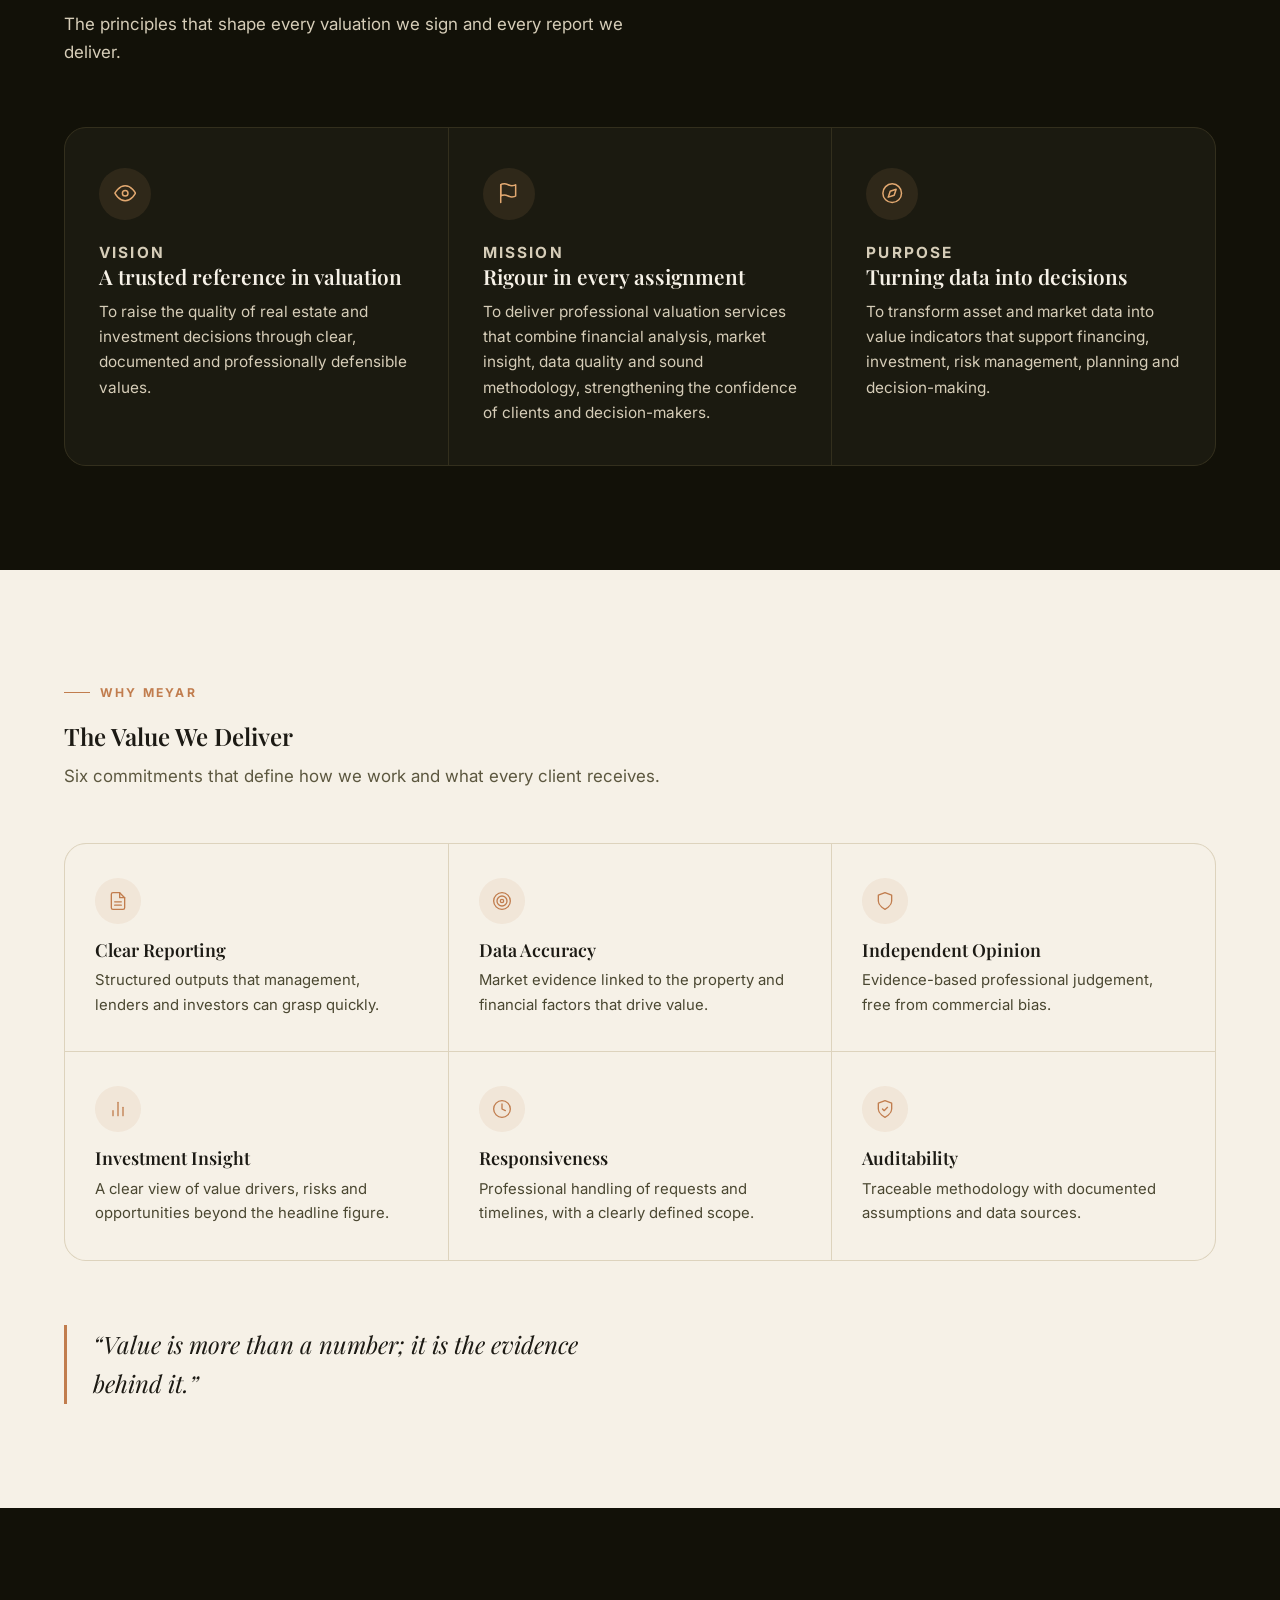
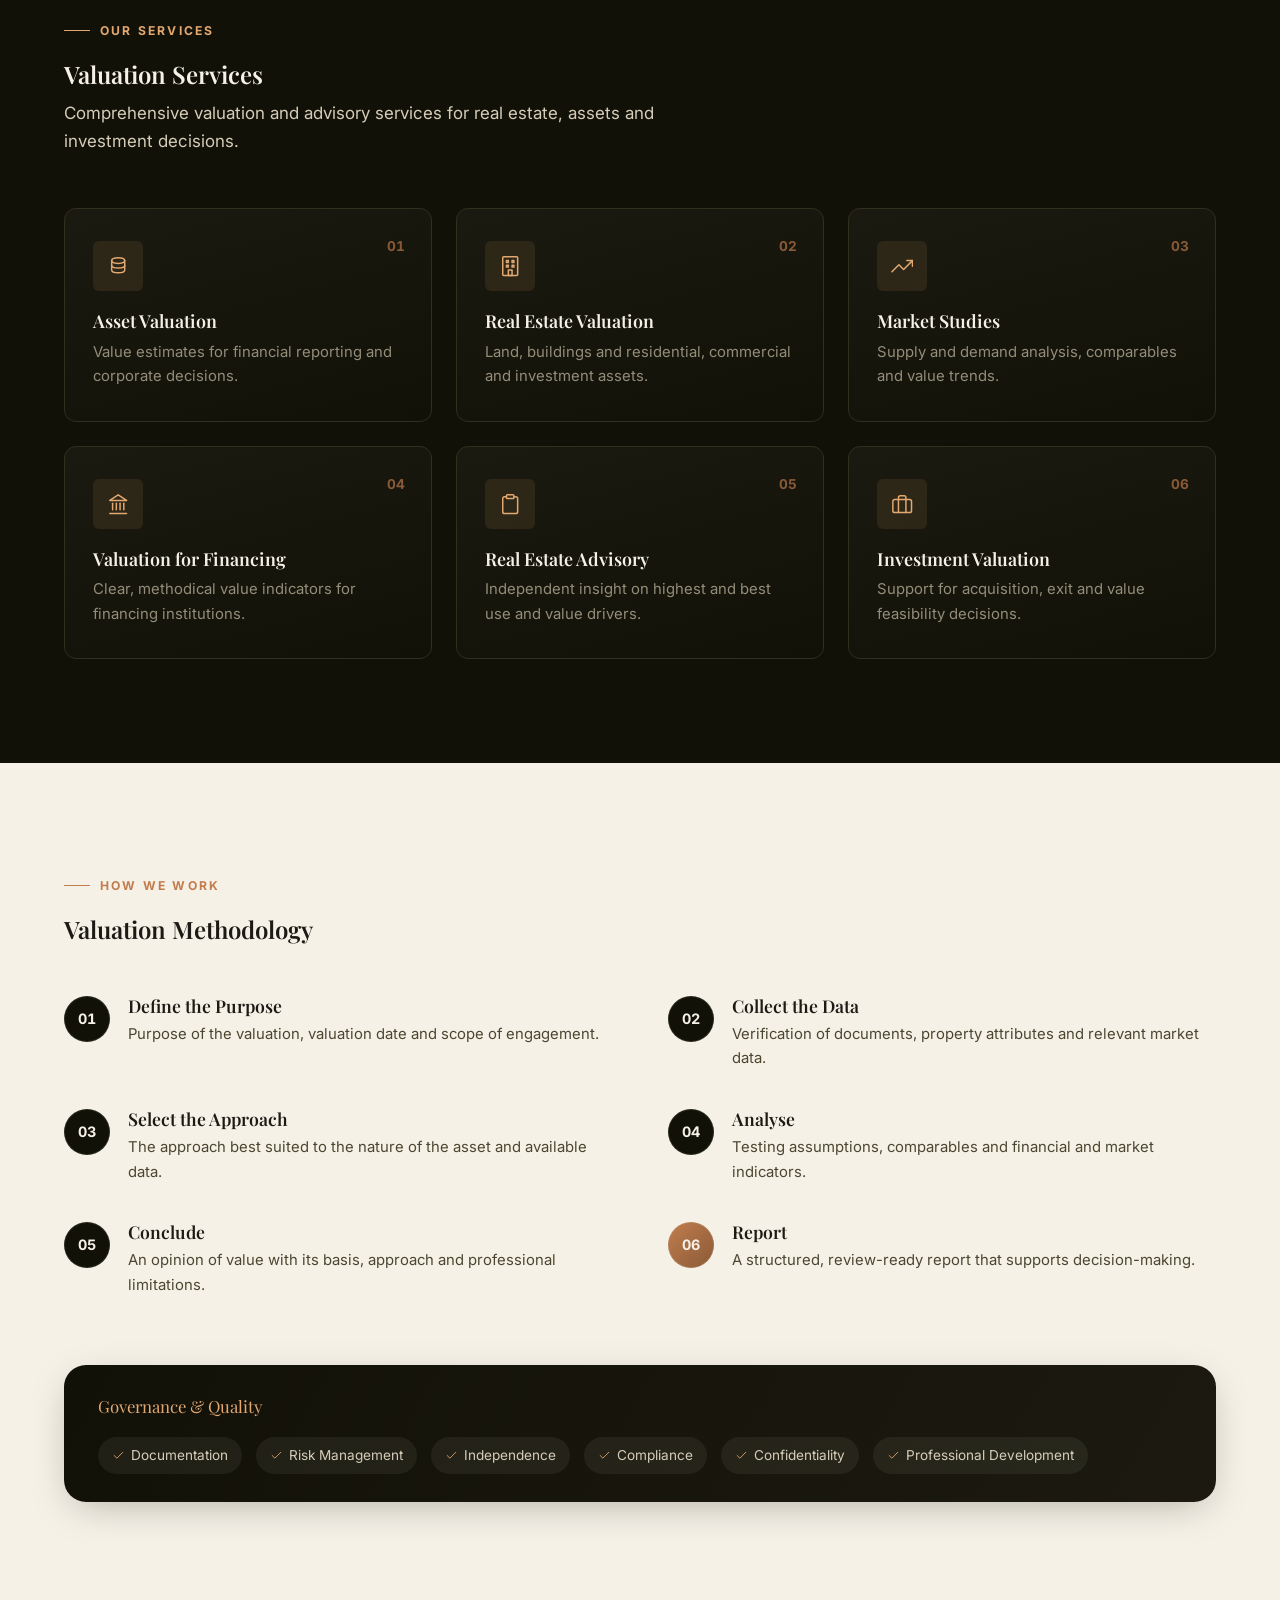
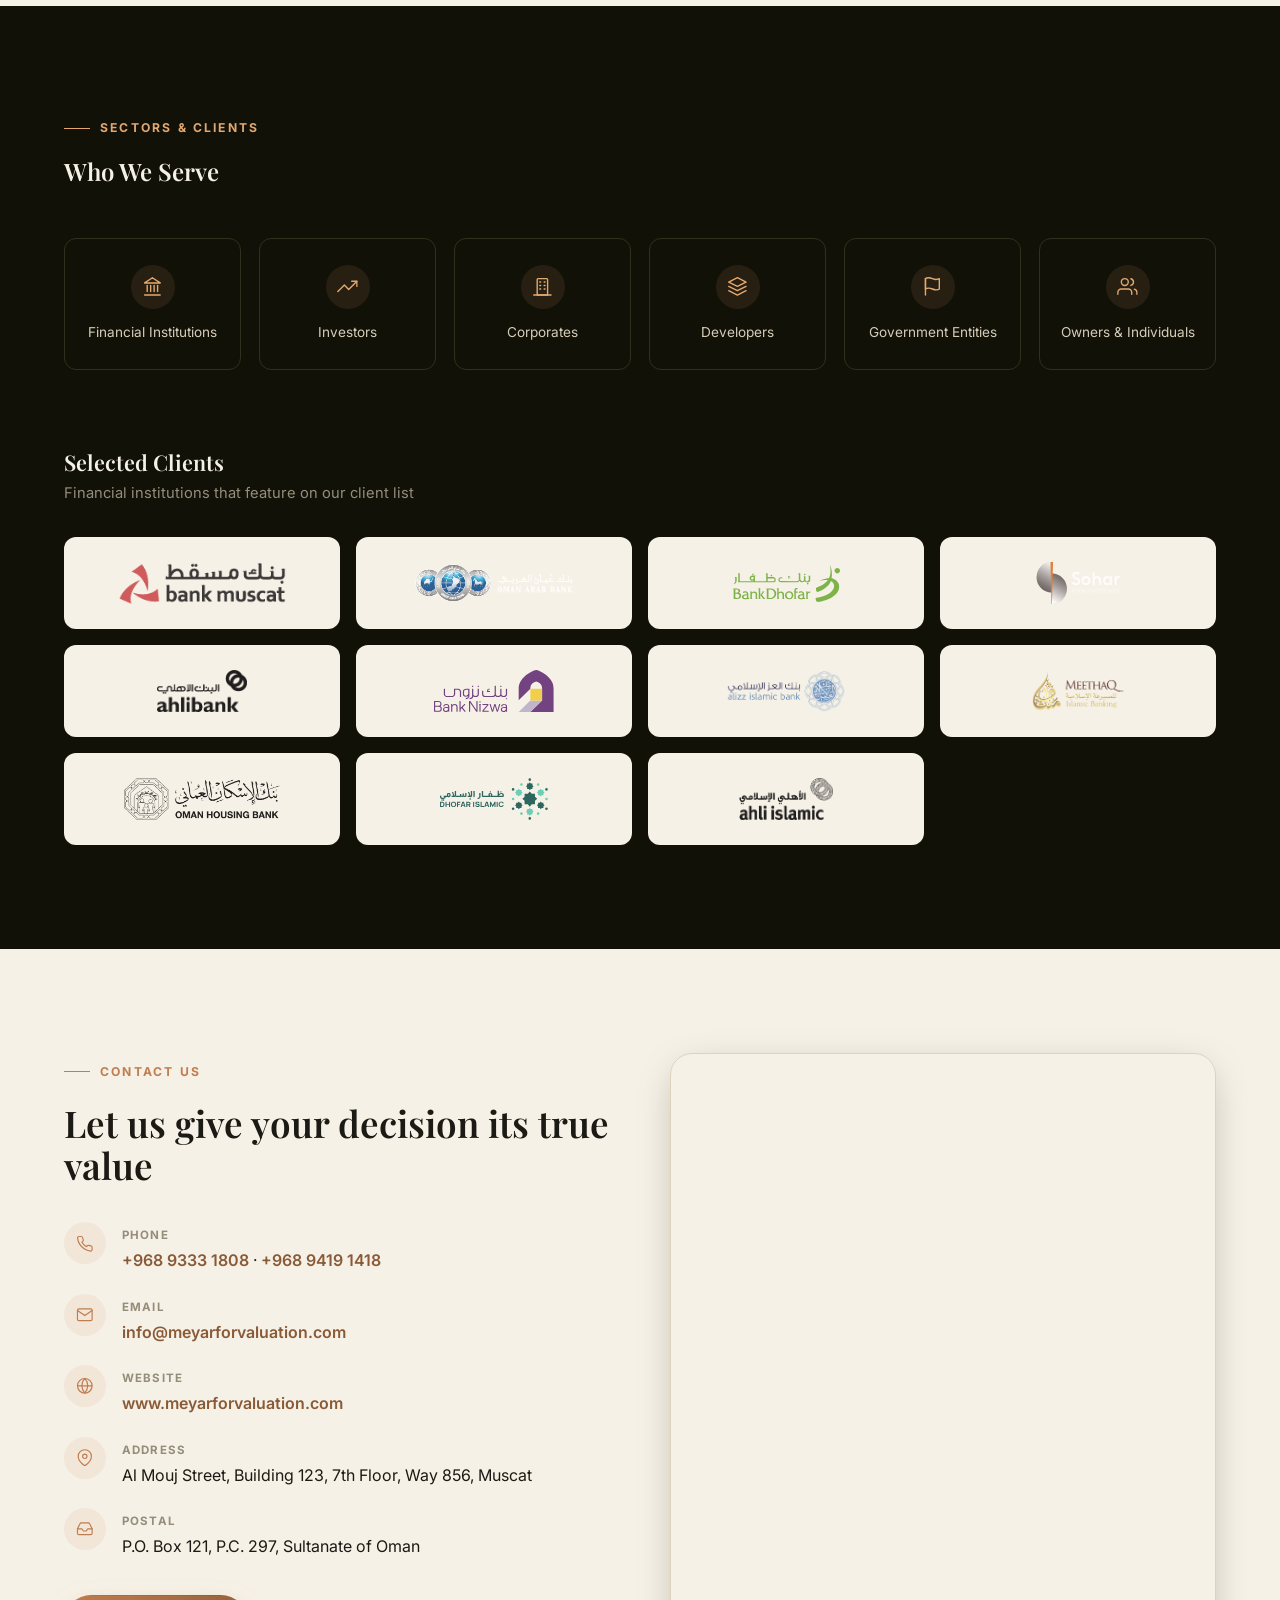
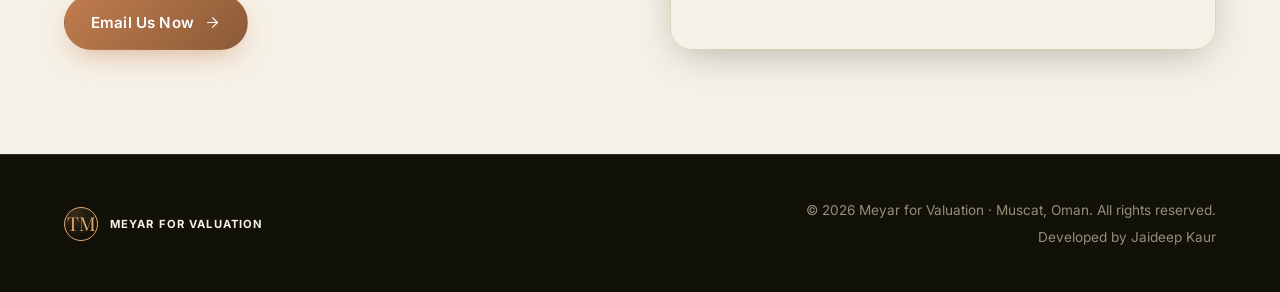
==== commit 1cad5e83: "Redesign site visuals, add real client logos, and launch Arabic version Visual overhaul: custom SVG " ====
--- a/index.html
+++ b/index.html
@@ -9,6 +9,9 @@
 <meta name="author" content="Meyar for Valuation">
 <meta name="robots" content="index, follow">
 <link rel="canonical" href="https://www.meyarforvaluation.com/">
+<link rel="alternate" hreflang="en" href="https://www.meyarforvaluation.com/">
+<link rel="alternate" hreflang="ar" href="https://www.meyarforvaluation.com/ar/">
+<link rel="alternate" hreflang="x-default" href="https://www.meyarforvaluation.com/">
 
 <!-- Open Graph -->
 <meta property="og:type" content="website">
@@ -17,17 +20,18 @@
 <meta property="og:description" content="Independent, professional valuation for clearer and more confident decisions. Real estate, asset and investment valuation services trusted by leading banks across Oman.">
 <meta property="og:url" content="https://www.meyarforvaluation.com/">
 <meta property="og:locale" content="en_OM">
+<meta property="og:locale:alternate" content="ar_OM">
 
 <!-- Twitter -->
 <meta name="twitter:card" content="summary">
 <meta name="twitter:title" content="Meyar for Valuation | Independent Property &amp; Asset Valuation in Muscat, Oman">
 <meta name="twitter:description" content="Independent, professional valuation for clearer and more confident decisions. Trusted by leading banks across Oman.">
 
-<meta name="theme-color" content="#15140f">
+<meta name="theme-color" content="#121108">
 <link rel="icon" type="image/svg+xml" href="assets/img/favicon.svg">
 <link rel="preconnect" href="https://fonts.googleapis.com">
 <link rel="preconnect" href="https://fonts.gstatic.com" crossorigin>
-<link href="https://fonts.googleapis.com/css2?family=Playfair+Display:wght@500;600;700&family=Inter:wght@400;500;600;700&display=swap" rel="stylesheet">
+<link href="https://fonts.googleapis.com/css2?family=Playfair+Display:wght@500;600;700&family=Inter:wght@400;500;600;700&family=Markazi+Text:wght@500;600;700&family=Cairo:wght@400;500;600;700&display=swap" rel="stylesheet">
 <link rel="stylesheet" href="assets/css/style.css">
 
 <script type="application/ld+json">
@@ -54,13 +58,46 @@
     "name": "Waleed Al Rajhi"
   },
   "foundingDate": "2025",
-  "knowsAbout": ["Real Estate Valuation", "Asset Valuation", "Market Studies", "Valuation for Financing", "Real Estate Advisory", "Investment Valuation"]
+  "knowsAbout": ["Real Estate Valuation", "Asset Valuation", "Market Studies", "Valuation for Financing", "Real Estate Advisory", "Investment Valuation"],
+  "availableLanguage": ["English", "Arabic"]
 }
 </script>
 </head>
 <body>
 
 <a class="skip-link" href="#main">Skip to content</a>
+
+<!-- Icon sprite -->
+<svg xmlns="http://www.w3.org/2000/svg" class="sr-only" aria-hidden="true">
+  <defs>
+    <symbol id="icon-eye" viewBox="0 0 24 24"><path d="M1 12s4-8 11-8 11 8 11 8-4 8-11 8-11-8-11-8z"/><circle cx="12" cy="12" r="3"/></symbol>
+    <symbol id="icon-flag" viewBox="0 0 24 24"><path d="M4 15s1-1 4-1 5 2 8 2 4-1 4-1V3s-1 1-4 1-5-2-8-2-4 1-4 1z"/><line x1="4" y1="22" x2="4" y2="3"/></symbol>
+    <symbol id="icon-compass" viewBox="0 0 24 24"><circle cx="12" cy="12" r="10"/><polygon points="16.24 7.76 14.12 14.12 7.76 16.24 9.88 9.88 16.24 7.76"/></symbol>
+    <symbol id="icon-target" viewBox="0 0 24 24"><circle cx="12" cy="12" r="10"/><circle cx="12" cy="12" r="6"/><circle cx="12" cy="12" r="2"/></symbol>
+    <symbol id="icon-file-text" viewBox="0 0 24 24"><path d="M14 2H6a2 2 0 0 0-2 2v16a2 2 0 0 0 2 2h12a2 2 0 0 0 2-2V8z"/><polyline points="14 2 14 8 20 8"/><line x1="16" y1="13" x2="8" y2="13"/><line x1="16" y1="17" x2="8" y2="17"/></symbol>
+    <symbol id="icon-shield" viewBox="0 0 24 24"><path d="M12 22s8-4 8-10V5l-8-3-8 3v7c0 6 8 10 8 10z"/></symbol>
+    <symbol id="icon-shield-check" viewBox="0 0 24 24"><path d="M12 22s8-4 8-10V5l-8-3-8 3v7c0 6 8 10 8 10z"/><polyline points="9 12 11 14 15 10"/></symbol>
+    <symbol id="icon-bar-chart" viewBox="0 0 24 24"><line x1="18" y1="20" x2="18" y2="10"/><line x1="12" y1="20" x2="12" y2="4"/><line x1="6" y1="20" x2="6" y2="14"/></symbol>
+    <symbol id="icon-clock" viewBox="0 0 24 24"><circle cx="12" cy="12" r="10"/><polyline points="12 6 12 12 16 14"/></symbol>
+    <symbol id="icon-coins" viewBox="0 0 24 24"><ellipse cx="12" cy="6" rx="7" ry="3"/><path d="M5 6v5c0 1.66 3.13 3 7 3s7-1.34 7-3V6"/><path d="M5 11v5c0 1.66 3.13 3 7 3s7-1.34 7-3v-5"/></symbol>
+    <symbol id="icon-building" viewBox="0 0 24 24"><rect x="4" y="2" width="16" height="20" rx="1"/><rect x="8" y="6" width="2" height="2"/><rect x="14" y="6" width="2" height="2"/><rect x="8" y="11" width="2" height="2"/><rect x="14" y="11" width="2" height="2"/><rect x="10" y="16" width="4" height="6"/></symbol>
+    <symbol id="icon-trending-up" viewBox="0 0 24 24"><polyline points="23 6 13.5 15.5 8.5 10.5 1 18"/><polyline points="17 6 23 6 23 12"/></symbol>
+    <symbol id="icon-landmark" viewBox="0 0 24 24"><line x1="3" y1="22" x2="21" y2="22"/><line x1="6" y1="18" x2="6" y2="11"/><line x1="10" y1="18" x2="10" y2="11"/><line x1="14" y1="18" x2="14" y2="11"/><line x1="18" y1="18" x2="18" y2="11"/><polygon points="12 2 21 8 3 8"/></symbol>
+    <symbol id="icon-clipboard" viewBox="0 0 24 24"><path d="M16 4h2a2 2 0 0 1 2 2v14a2 2 0 0 1-2 2H6a2 2 0 0 1-2-2V6a2 2 0 0 1 2-2h2"/><rect x="8" y="2" width="8" height="4" rx="1"/></symbol>
+    <symbol id="icon-briefcase" viewBox="0 0 24 24"><rect x="2" y="7" width="20" height="14" rx="2"/><path d="M16 21V5a2 2 0 0 0-2-2h-4a2 2 0 0 0-2 2v16"/></symbol>
+    <symbol id="icon-users" viewBox="0 0 24 24"><path d="M17 21v-2a4 4 0 0 0-4-4H5a4 4 0 0 0-4 4v2"/><circle cx="9" cy="7" r="4"/><path d="M23 21v-2a4 4 0 0 0-3-3.87"/><path d="M16 3.13a4 4 0 0 1 0 7.75"/></symbol>
+    <symbol id="icon-tower" viewBox="0 0 24 24"><path d="M6 22V4a1 1 0 0 1 1-1h10a1 1 0 0 1 1 1v18Z"/><path d="M2 22h20"/><path d="M9 7h1"/><path d="M14 7h1"/><path d="M9 11h1"/><path d="M14 11h1"/><path d="M9 15h1"/><path d="M14 15h1"/></symbol>
+    <symbol id="icon-layers" viewBox="0 0 24 24"><polygon points="12 2 2 7 12 12 22 7 12 2"/><polyline points="2 17 12 22 22 17"/><polyline points="2 12 12 17 22 12"/></symbol>
+    <symbol id="icon-phone" viewBox="0 0 24 24"><path d="M22 16.92v3a2 2 0 0 1-2.18 2 19.79 19.79 0 0 1-8.63-3.07 19.5 19.5 0 0 1-6-6 19.79 19.79 0 0 1-3.07-8.67A2 2 0 0 1 4.11 2h3a2 2 0 0 1 2 1.72c.127.96.361 1.903.7 2.81a2 2 0 0 1-.45 2.11L8.09 9.91a16 16 0 0 0 6 6l1.27-1.27a2 2 0 0 1 2.11-.45c.907.339 1.85.573 2.81.7A2 2 0 0 1 22 16.92z"/></symbol>
+    <symbol id="icon-mail" viewBox="0 0 24 24"><path d="M4 4h16a2 2 0 0 1 2 2v12a2 2 0 0 1-2 2H4a2 2 0 0 1-2-2V6a2 2 0 0 1 2-2z"/><polyline points="22 6 12 13 2 6"/></symbol>
+    <symbol id="icon-map-pin" viewBox="0 0 24 24"><path d="M21 10c0 7-9 13-9 13s-9-6-9-13a9 9 0 0 1 18 0z"/><circle cx="12" cy="10" r="3"/></symbol>
+    <symbol id="icon-inbox" viewBox="0 0 24 24"><polyline points="22 12 16 12 14 15 10 15 8 12 2 12"/><path d="M5.45 5.11L2 12v6a2 2 0 0 0 2 2h16a2 2 0 0 0 2-2v-6l-3.45-6.89A2 2 0 0 0 16.76 4H7.24a2 2 0 0 0-1.79 1.11z"/></symbol>
+    <symbol id="icon-globe" viewBox="0 0 24 24"><circle cx="12" cy="12" r="10"/><line x1="2" y1="12" x2="22" y2="12"/><path d="M12 2a15.3 15.3 0 0 1 4 10 15.3 15.3 0 0 1-4 10 15.3 15.3 0 0 1-4-10 15.3 15.3 0 0 1 4-10z"/></symbol>
+    <symbol id="icon-arrow-right" viewBox="0 0 24 24"><line x1="5" y1="12" x2="19" y2="12"/><polyline points="12 5 19 12 12 19"/></symbol>
+    <symbol id="icon-check" viewBox="0 0 24 24"><polyline points="20 6 9 17 4 12"/></symbol>
+    <symbol id="icon-chevron-up" viewBox="0 0 24 24"><polyline points="18 15 12 9 6 15"/></symbol>
+  </defs>
+</svg>
 
 <header class="site-header" id="top">
   <div class="container header-inner">
@@ -77,6 +114,11 @@
         <span></span><span></span><span></span>
         <span class="sr-only">Menu</span>
       </button>
+      <div class="nav-menu-lang">
+        <a href="index.html" aria-current="true">English</a>
+        <span aria-hidden="true">/</span>
+        <a href="ar/index.html" lang="ar" hreflang="ar">العربية</a>
+      </div>
       <ul id="nav-menu" class="nav-menu">
         <li><a href="#about">About</a></li>
         <li><a href="#services">Services</a></li>
@@ -86,7 +128,14 @@
       </ul>
     </nav>
 
-    <a href="#contact" class="btn btn-accent nav-cta">Request a Valuation</a>
+    <div class="header-actions">
+      <div class="lang-switch">
+        <svg class="icon" aria-hidden="true"><use href="#icon-globe"/></svg>
+        <a href="index.html" aria-current="true">EN</a>
+        <a href="ar/index.html" lang="ar" hreflang="ar">AR</a>
+      </div>
+      <a href="#contact" class="btn btn-accent nav-cta">Request a Valuation</a>
+    </div>
   </div>
 </header>
 
@@ -94,6 +143,7 @@
 
   <!-- HERO -->
   <section class="hero" aria-labelledby="hero-heading">
+    <div class="hero-glow" aria-hidden="true"></div>
     <div class="hero-skyline" aria-hidden="true">
       <svg viewBox="0 0 1200 300" preserveAspectRatio="none">
         <rect x="40" y="120" width="60" height="180" />
@@ -107,11 +157,11 @@
       </svg>
     </div>
     <div class="container hero-inner">
-      <p class="eyebrow">Company Profile &middot; Muscat, Sultanate of Oman</p>
-      <h1 id="hero-heading">Value you can<br>build decisions on</h1>
-      <p class="hero-lede">Independent, professional valuation for clearer and more confident decisions.</p>
-      <div class="hero-actions">
-        <a href="#contact" class="btn btn-accent">Request a Valuation</a>
+      <p class="eyebrow" data-reveal>Company Profile &middot; Muscat, Sultanate of Oman</p>
+      <h1 id="hero-heading" data-reveal>Value you can<br><em>build decisions</em> on</h1>
+      <p class="hero-lede" data-reveal>Independent, professional valuation for clearer and more confident decisions.</p>
+      <div class="hero-actions" data-reveal>
+        <a href="#contact" class="btn btn-accent">Request a Valuation <svg class="icon" aria-hidden="true"><use href="#icon-arrow-right"/></svg></a>
         <a href="#services" class="btn btn-ghost">Explore Our Services</a>
       </div>
     </div>
@@ -120,7 +170,7 @@
   <!-- ABOUT -->
   <section id="about" class="section section-light" aria-labelledby="about-heading">
     <div class="container about-grid">
-      <div class="about-copy">
+      <div class="about-copy" data-reveal>
         <p class="eyebrow eyebrow-dark">Who We Are</p>
         <h2 id="about-heading">Professional expertise behind every valuation</h2>
         <p>Meyar for Valuation is a specialised valuation and appraisal firm, established in Muscat in 2025.</p>
@@ -129,24 +179,24 @@
         <dl class="stat-row">
           <div class="stat">
             <dt>Year established</dt>
-            <dd>2025</dd>
+            <dd><span data-count-to="2025">0</span></dd>
           </div>
           <div class="stat">
             <dt>Core valuation services</dt>
-            <dd>6</dd>
+            <dd><span data-count-to="6">0</span></dd>
           </div>
           <div class="stat">
             <dt>Banks on our client list</dt>
-            <dd>11</dd>
+            <dd><span data-count-to="11">0</span></dd>
           </div>
           <div class="stat">
             <dt>Sectors served</dt>
-            <dd>6</dd>
+            <dd><span data-count-to="6">0</span></dd>
           </div>
         </dl>
       </div>
 
-      <aside class="founder-card">
+      <aside class="founder-card" data-reveal>
         <p class="eyebrow">Founder</p>
         <h3>Mr. Waleed Al Rajhi</h3>
         <p>Supported by experienced professional valuers, including Ms. Shaikha Al Rashdi.</p>
@@ -157,25 +207,25 @@
   <!-- VISION / MISSION / PURPOSE -->
   <section id="vision" class="section section-dark" aria-labelledby="vision-heading">
     <div class="container">
-      <p class="eyebrow">Our Direction</p>
-      <h2 id="vision-heading">Vision, Mission &amp; Purpose</h2>
-      <p class="section-intro">The principles that shape every valuation we sign and every report we deliver.</p>
-
-      <ol class="triad-grid">
-        <li class="triad-item">
-          <span class="triad-num">01</span>
+      <p class="eyebrow" data-reveal>Our Direction</p>
+      <h2 id="vision-heading" data-reveal>Vision, Mission &amp; Purpose</h2>
+      <p class="section-intro" data-reveal>The principles that shape every valuation we sign and every report we deliver.</p>
+
+      <ol class="triad-grid" data-reveal-group>
+        <li class="triad-item" data-reveal>
+          <span class="triad-icon"><svg class="icon" aria-hidden="true"><use href="#icon-eye"/></svg></span>
           <p class="triad-label">Vision</p>
           <h3>A trusted reference in valuation</h3>
           <p>To raise the quality of real estate and investment decisions through clear, documented and professionally defensible values.</p>
         </li>
-        <li class="triad-item">
-          <span class="triad-num">02</span>
+        <li class="triad-item" data-reveal>
+          <span class="triad-icon"><svg class="icon" aria-hidden="true"><use href="#icon-flag"/></svg></span>
           <p class="triad-label">Mission</p>
           <h3>Rigour in every assignment</h3>
           <p>To deliver professional valuation services that combine financial analysis, market insight, data quality and sound methodology, strengthening the confidence of clients and decision-makers.</p>
         </li>
-        <li class="triad-item">
-          <span class="triad-num">03</span>
+        <li class="triad-item" data-reveal>
+          <span class="triad-icon"><svg class="icon" aria-hidden="true"><use href="#icon-compass"/></svg></span>
           <p class="triad-label">Purpose</p>
           <h3>Turning data into decisions</h3>
           <p>To transform asset and market data into value indicators that support financing, investment, risk management, planning and decision-making.</p>
@@ -187,87 +237,87 @@
   <!-- THE VALUE WE DELIVER -->
   <section id="value" class="section section-light" aria-labelledby="value-heading">
     <div class="container">
-      <p class="eyebrow eyebrow-dark">Why Meyar</p>
-      <h2 id="value-heading">The Value We Deliver</h2>
-      <p class="section-intro section-intro-dark">Six commitments that define how we work and what every client receives.</p>
-
-      <div class="value-grid">
-        <div class="value-item">
-          <span class="value-num">01</span>
+      <p class="eyebrow eyebrow-dark" data-reveal>Why Meyar</p>
+      <h2 id="value-heading" data-reveal>The Value We Deliver</h2>
+      <p class="section-intro section-intro-dark" data-reveal>Six commitments that define how we work and what every client receives.</p>
+
+      <div class="value-grid" data-reveal-group>
+        <div class="value-item" data-reveal>
+          <span class="value-icon"><svg class="icon" aria-hidden="true"><use href="#icon-file-text"/></svg></span>
           <h3>Clear Reporting</h3>
           <p>Structured outputs that management, lenders and investors can grasp quickly.</p>
         </div>
-        <div class="value-item">
-          <span class="value-num">02</span>
+        <div class="value-item" data-reveal>
+          <span class="value-icon"><svg class="icon" aria-hidden="true"><use href="#icon-target"/></svg></span>
           <h3>Data Accuracy</h3>
           <p>Market evidence linked to the property and financial factors that drive value.</p>
         </div>
-        <div class="value-item">
-          <span class="value-num">03</span>
+        <div class="value-item" data-reveal>
+          <span class="value-icon"><svg class="icon" aria-hidden="true"><use href="#icon-shield"/></svg></span>
           <h3>Independent Opinion</h3>
           <p>Evidence-based professional judgement, free from commercial bias.</p>
         </div>
-        <div class="value-item">
-          <span class="value-num">04</span>
+        <div class="value-item" data-reveal>
+          <span class="value-icon"><svg class="icon" aria-hidden="true"><use href="#icon-bar-chart"/></svg></span>
           <h3>Investment Insight</h3>
           <p>A clear view of value drivers, risks and opportunities beyond the headline figure.</p>
         </div>
-        <div class="value-item">
-          <span class="value-num">05</span>
+        <div class="value-item" data-reveal>
+          <span class="value-icon"><svg class="icon" aria-hidden="true"><use href="#icon-clock"/></svg></span>
           <h3>Responsiveness</h3>
           <p>Professional handling of requests and timelines, with a clearly defined scope.</p>
         </div>
-        <div class="value-item">
-          <span class="value-num">06</span>
+        <div class="value-item" data-reveal>
+          <span class="value-icon"><svg class="icon" aria-hidden="true"><use href="#icon-shield-check"/></svg></span>
           <h3>Auditability</h3>
           <p>Traceable methodology with documented assumptions and data sources.</p>
         </div>
       </div>
 
-      <p class="pull-quote">&ldquo;Value is more than a number; it is the evidence behind it.&rdquo;</p>
+      <p class="pull-quote" data-reveal>&ldquo;Value is more than a number; it is the evidence behind it.&rdquo;</p>
     </div>
   </section>
 
   <!-- SERVICES -->
   <section id="services" class="section section-dark" aria-labelledby="services-heading">
     <div class="container">
-      <p class="eyebrow">Our Services</p>
-      <h2 id="services-heading">Valuation Services</h2>
-      <p class="section-intro">Comprehensive valuation and advisory services for real estate, assets and investment decisions.</p>
-
-      <div class="services-grid">
-        <article class="service-card">
-          <span class="service-icon" aria-hidden="true">&#x1FA99;</span>
+      <p class="eyebrow" data-reveal>Our Services</p>
+      <h2 id="services-heading" data-reveal>Valuation Services</h2>
+      <p class="section-intro" data-reveal>Comprehensive valuation and advisory services for real estate, assets and investment decisions.</p>
+
+      <div class="services-grid" data-reveal-group>
+        <article class="service-card" data-reveal>
+          <span class="service-icon"><svg class="icon" aria-hidden="true"><use href="#icon-coins"/></svg></span>
           <span class="service-num">01</span>
           <h3>Asset Valuation</h3>
           <p>Value estimates for financial reporting and corporate decisions.</p>
         </article>
-        <article class="service-card">
-          <span class="service-icon" aria-hidden="true">&#x1F3E2;</span>
+        <article class="service-card" data-reveal>
+          <span class="service-icon"><svg class="icon" aria-hidden="true"><use href="#icon-building"/></svg></span>
           <span class="service-num">02</span>
           <h3>Real Estate Valuation</h3>
           <p>Land, buildings and residential, commercial and investment assets.</p>
         </article>
-        <article class="service-card">
-          <span class="service-icon" aria-hidden="true">&#x1F4C8;</span>
+        <article class="service-card" data-reveal>
+          <span class="service-icon"><svg class="icon" aria-hidden="true"><use href="#icon-trending-up"/></svg></span>
           <span class="service-num">03</span>
           <h3>Market Studies</h3>
           <p>Supply and demand analysis, comparables and value trends.</p>
         </article>
-        <article class="service-card">
-          <span class="service-icon" aria-hidden="true">&#x1F3DB;&#xFE0F;</span>
+        <article class="service-card" data-reveal>
+          <span class="service-icon"><svg class="icon" aria-hidden="true"><use href="#icon-landmark"/></svg></span>
           <span class="service-num">04</span>
           <h3>Valuation for Financing</h3>
           <p>Clear, methodical value indicators for financing institutions.</p>
         </article>
-        <article class="service-card">
-          <span class="service-icon" aria-hidden="true">&#x1F4CB;</span>
+        <article class="service-card" data-reveal>
+          <span class="service-icon"><svg class="icon" aria-hidden="true"><use href="#icon-clipboard"/></svg></span>
           <span class="service-num">05</span>
           <h3>Real Estate Advisory</h3>
           <p>Independent insight on highest and best use and value drivers.</p>
         </article>
-        <article class="service-card">
-          <span class="service-icon" aria-hidden="true">&#x1F4BC;</span>
+        <article class="service-card" data-reveal>
+          <span class="service-icon"><svg class="icon" aria-hidden="true"><use href="#icon-briefcase"/></svg></span>
           <span class="service-num">06</span>
           <h3>Investment Valuation</h3>
           <p>Support for acquisition, exit and value feasibility decisions.</p>
@@ -279,46 +329,46 @@
   <!-- METHODOLOGY -->
   <section id="methodology" class="section section-light" aria-labelledby="methodology-heading">
     <div class="container">
-      <p class="eyebrow eyebrow-dark">How We Work</p>
-      <h2 id="methodology-heading">Valuation Methodology</h2>
-
-      <ol class="method-grid">
-        <li class="method-item">
+      <p class="eyebrow eyebrow-dark" data-reveal>How We Work</p>
+      <h2 id="methodology-heading" data-reveal>Valuation Methodology</h2>
+
+      <ol class="method-grid" data-reveal-group>
+        <li class="method-item" data-reveal>
           <span class="method-num">01</span>
           <div>
             <h3>Define the Purpose</h3>
             <p>Purpose of the valuation, valuation date and scope of engagement.</p>
           </div>
         </li>
-        <li class="method-item">
+        <li class="method-item" data-reveal>
           <span class="method-num">02</span>
           <div>
             <h3>Collect the Data</h3>
             <p>Verification of documents, property attributes and relevant market data.</p>
           </div>
         </li>
-        <li class="method-item">
+        <li class="method-item" data-reveal>
           <span class="method-num">03</span>
           <div>
             <h3>Select the Approach</h3>
             <p>The approach best suited to the nature of the asset and available data.</p>
           </div>
         </li>
-        <li class="method-item">
+        <li class="method-item" data-reveal>
           <span class="method-num">04</span>
           <div>
             <h3>Analyse</h3>
             <p>Testing assumptions, comparables and financial and market indicators.</p>
           </div>
         </li>
-        <li class="method-item">
+        <li class="method-item" data-reveal>
           <span class="method-num">05</span>
           <div>
             <h3>Conclude</h3>
             <p>An opinion of value with its basis, approach and professional limitations.</p>
           </div>
         </li>
-        <li class="method-item method-item-accent">
+        <li class="method-item method-item-accent" data-reveal>
           <span class="method-num">06</span>
           <div>
             <h3>Report</h3>
@@ -327,15 +377,15 @@
         </li>
       </ol>
 
-      <div class="governance-strip">
+      <div class="governance-strip" data-reveal>
         <span class="governance-label">Governance &amp; Quality</span>
         <ul class="governance-list">
-          <li>Documentation</li>
-          <li>Risk Management</li>
-          <li>Independence</li>
-          <li>Compliance</li>
-          <li>Confidentiality</li>
-          <li>Professional Development</li>
+          <li><svg class="icon" aria-hidden="true"><use href="#icon-check"/></svg>Documentation</li>
+          <li><svg class="icon" aria-hidden="true"><use href="#icon-check"/></svg>Risk Management</li>
+          <li><svg class="icon" aria-hidden="true"><use href="#icon-check"/></svg>Independence</li>
+          <li><svg class="icon" aria-hidden="true"><use href="#icon-check"/></svg>Compliance</li>
+          <li><svg class="icon" aria-hidden="true"><use href="#icon-check"/></svg>Confidentiality</li>
+          <li><svg class="icon" aria-hidden="true"><use href="#icon-check"/></svg>Professional Development</li>
         </ul>
       </div>
     </div>
@@ -344,72 +394,87 @@
   <!-- WHO WE SERVE -->
   <section id="clients" class="section section-dark" aria-labelledby="clients-heading">
     <div class="container">
-      <p class="eyebrow">Sectors &amp; Clients</p>
-      <h2 id="clients-heading">Who We Serve</h2>
-
-      <ul class="sector-grid">
-        <li><span class="sector-icon" aria-hidden="true">&#x1F3DB;&#xFE0F;</span>Financial Institutions</li>
-        <li><span class="sector-icon" aria-hidden="true">&#x1F4C8;</span>Investors</li>
-        <li><span class="sector-icon" aria-hidden="true">&#x1F3E2;</span>Corporates</li>
-        <li><span class="sector-icon" aria-hidden="true">&#x1F3D7;&#xFE0F;</span>Developers</li>
-        <li><span class="sector-icon" aria-hidden="true">&#x1F3DB;</span>Government Entities</li>
-        <li><span class="sector-icon" aria-hidden="true">&#x1F465;</span>Owners &amp; Individuals</li>
+      <p class="eyebrow" data-reveal>Sectors &amp; Clients</p>
+      <h2 id="clients-heading" data-reveal>Who We Serve</h2>
+
+      <ul class="sector-grid" data-reveal-group>
+        <li data-reveal><span class="sector-icon"><svg class="icon" aria-hidden="true"><use href="#icon-landmark"/></svg></span>Financial Institutions</li>
+        <li data-reveal><span class="sector-icon"><svg class="icon" aria-hidden="true"><use href="#icon-trending-up"/></svg></span>Investors</li>
+        <li data-reveal><span class="sector-icon"><svg class="icon" aria-hidden="true"><use href="#icon-tower"/></svg></span>Corporates</li>
+        <li data-reveal><span class="sector-icon"><svg class="icon" aria-hidden="true"><use href="#icon-layers"/></svg></span>Developers</li>
+        <li data-reveal><span class="sector-icon"><svg class="icon" aria-hidden="true"><use href="#icon-flag"/></svg></span>Government Entities</li>
+        <li data-reveal><span class="sector-icon"><svg class="icon" aria-hidden="true"><use href="#icon-users"/></svg></span>Owners &amp; Individuals</li>
       </ul>
     </div>
 
     <div class="container clients-block">
-      <h3 class="clients-subhead">Selected Clients</h3>
-      <p class="clients-caption">Financial institutions that feature on our client list</p>
-      <ul class="client-list">
-        <li>Bank Muscat</li>
-        <li>Oman Arab Bank</li>
-        <li>BankDhofar</li>
-        <li>Sohar International</li>
-        <li>ahlibank</li>
-        <li>Bank Nizwa</li>
-        <li>alizz islamic bank</li>
-        <li>Meethaq</li>
-        <li>Oman Housing Bank</li>
-        <li>Dhofar Islamic</li>
-        <li>ahli islamic</li>
-      </ul>
+      <h3 class="clients-subhead" data-reveal>Selected Clients</h3>
+      <p class="clients-caption" data-reveal>Financial institutions that feature on our client list</p>
+      <div class="client-logo-grid" data-reveal-group>
+        <div class="client-logo-tile" data-reveal><img src="assets/img/clients/bank-muscat.png" alt="Bank Muscat" loading="lazy" width="200" height="50"></div>
+        <div class="client-logo-tile" data-reveal><img src="assets/img/clients/oman-arab-bank.png" alt="Oman Arab Bank" loading="lazy" width="294" height="76"></div>
+        <div class="client-logo-tile" data-reveal><img src="assets/img/clients/bank-dhofar.svg" alt="BankDhofar" loading="lazy" width="107" height="37"></div>
+        <div class="client-logo-tile" data-reveal><img src="assets/img/clients/sohar-international.svg" alt="Sohar International" loading="lazy" width="147" height="73"></div>
+        <div class="client-logo-tile" data-reveal><img class="logo-invert" src="assets/img/clients/ahlibank.png" alt="ahlibank" loading="lazy" width="187" height="88"></div>
+        <div class="client-logo-tile" data-reveal><img src="assets/img/clients/bank-nizwa.svg" alt="Bank Nizwa" loading="lazy" width="142" height="50"></div>
+        <div class="client-logo-tile" data-reveal><img src="assets/img/clients/alizz-islamic-bank.png" alt="alizz islamic bank" loading="lazy" width="259" height="90"></div>
+        <div class="client-logo-tile" data-reveal><img src="assets/img/clients/meethaq-islamic.png" alt="Meethaq Islamic Banking" loading="lazy" width="200" height="89"></div>
+        <div class="client-logo-tile" data-reveal><img class="logo-invert" src="assets/img/clients/oman-housing-bank.png" alt="Oman Housing Bank" loading="lazy" width="560" height="151"></div>
+        <div class="client-logo-tile" data-reveal><img src="assets/img/clients/dhofar-islamic.svg" alt="Dhofar Islamic" loading="lazy" width="200" height="77"></div>
+        <div class="client-logo-tile" data-reveal><img class="logo-invert" src="assets/img/clients/ahli-islamic.png" alt="ahli islamic" loading="lazy" width="197" height="88"></div>
+      </div>
     </div>
   </section>
 
   <!-- CONTACT -->
   <section id="contact" class="section section-light" aria-labelledby="contact-heading">
     <div class="container contact-grid">
-      <div class="contact-copy">
+      <div class="contact-copy" data-reveal>
         <p class="eyebrow eyebrow-dark">Contact Us</p>
         <h2 id="contact-heading">Let us give your decision its true value</h2>
 
         <ul class="contact-list">
           <li>
-            <span class="contact-label">Phone</span>
-            <a href="tel:+96893331808">+968 9333 1808</a> &middot; <a href="tel:+96894191418">+968 9419 1418</a>
+            <span class="contact-icon"><svg class="icon" aria-hidden="true"><use href="#icon-phone"/></svg></span>
+            <span class="contact-item-body">
+              <span class="contact-label">Phone</span>
+              <span><a href="tel:+96893331808">+968 9333 1808</a> &middot; <a href="tel:+96894191418">+968 9419 1418</a></span>
+            </span>
           </li>
           <li>
-            <span class="contact-label">Email</span>
-            <a href="mailto:info@meyarforvaluation.com">info@meyarforvaluation.com</a>
+            <span class="contact-icon"><svg class="icon" aria-hidden="true"><use href="#icon-mail"/></svg></span>
+            <span class="contact-item-body">
+              <span class="contact-label">Email</span>
+              <a href="mailto:info@meyarforvaluation.com">info@meyarforvaluation.com</a>
+            </span>
           </li>
           <li>
-            <span class="contact-label">Website</span>
-            <a href="https://www.meyarforvaluation.com">www.meyarforvaluation.com</a>
+            <span class="contact-icon"><svg class="icon" aria-hidden="true"><use href="#icon-globe"/></svg></span>
+            <span class="contact-item-body">
+              <span class="contact-label">Website</span>
+              <a href="https://www.meyarforvaluation.com">www.meyarforvaluation.com</a>
+            </span>
           </li>
           <li>
-            <span class="contact-label">Address</span>
-            Al Mouj Street, Building 123, 7th Floor, Way 856, Muscat
+            <span class="contact-icon"><svg class="icon" aria-hidden="true"><use href="#icon-map-pin"/></svg></span>
+            <span class="contact-item-body">
+              <span class="contact-label">Address</span>
+              <span>Al Mouj Street, Building 123, 7th Floor, Way 856, Muscat</span>
+            </span>
           </li>
           <li>
-            <span class="contact-label">Postal</span>
-            P.O. Box 121, P.C. 297, Sultanate of Oman
+            <span class="contact-icon"><svg class="icon" aria-hidden="true"><use href="#icon-inbox"/></svg></span>
+            <span class="contact-item-body">
+              <span class="contact-label">Postal</span>
+              <span>P.O. Box 121, P.C. 297, Sultanate of Oman</span>
+            </span>
           </li>
         </ul>
 
-        <a href="mailto:info@meyarforvaluation.com?subject=Valuation%20Enquiry" class="btn btn-accent">Email Us Now</a>
-      </div>
-
-      <div class="contact-map">
+        <a href="mailto:info@meyarforvaluation.com?subject=Valuation%20Enquiry" class="btn btn-accent">Email Us Now <svg class="icon" aria-hidden="true"><use href="#icon-arrow-right"/></svg></a>
+      </div>
+
+      <div class="contact-map" data-reveal>
         <iframe
           title="Meyar for Valuation location on Al Mouj Street, Muscat"
           src="https://www.google.com/maps?q=Al+Mouj+Street+Muscat+Oman&output=embed"
@@ -435,6 +500,10 @@
   </div>
 </footer>
 
+<button class="to-top" id="toTop" aria-label="Back to top">
+  <svg class="icon" aria-hidden="true"><use href="#icon-chevron-up"/></svg>
+</button>
+
 <script src="assets/js/main.js" defer></script>
 </body>
 </html>
--- a/assets/css/style.css
+++ b/assets/css/style.css
@@ -1,36 +1,64 @@
-/* ---------- Tokens ---------- */
+/* ==========================================================================
+   Meyar for Valuation — stylesheet
+   Logical properties are used throughout so the same file serves both
+   the English (ltr) and Arabic (rtl) pages without a separate RTL file.
+   ========================================================================== */
+
 :root {
   --ink: #1c1a14;
-  --dark-bg: #15140f;
-  --dark-bg-2: #1c1b14;
-  --cream: #f3eee4;
-  --cream-2: #eae3d6;
+  --dark-bg: #121108;
+  --dark-bg-2: #1b1a10;
+  --dark-bg-3: #211f13;
+  --cream: #f6f1e7;
+  --cream-2: #eee6d6;
   --accent: #c17d4e;
-  --accent-light: #d9a66c;
-  --muted: #8a8577;
-  --muted-light: #cfc9ba;
-  --border-light: #d9d2c3;
-  --border-dark: #35331f;
-  --radius: 4px;
-  --max-width: 1180px;
-  --font-serif: "Playfair Display", Georgia, serif;
-  --font-sans: "Inter", -apple-system, BlinkMacSystemFont, "Segoe UI", sans-serif;
+  --accent-light: #e2a870;
+  --accent-dim: #8a5a37;
+  --muted: #948d79;
+  --muted-light: #d6cdb8;
+  --border-light: #ddd3bd;
+  --border-dark: #332f1d;
+  --radius-sm: 6px;
+  --radius: 12px;
+  --radius-lg: 22px;
+  --max-width: 1200px;
+  --font-serif: "Playfair Display", "Markazi Text", Georgia, serif;
+  --font-sans: "Inter", "Cairo", -apple-system, BlinkMacSystemFont, "Segoe UI", sans-serif;
+  --font-ar-serif: "Markazi Text", "Playfair Display", serif;
+  --font-ar-sans: "Cairo", "Inter", sans-serif;
+  --ease: cubic-bezier(0.22, 1, 0.36, 1);
+  --shadow-soft: 0 10px 40px -12px rgba(18, 17, 8, 0.35);
+  --shadow-lift: 0 18px 50px -14px rgba(18, 17, 8, 0.45);
 }
 
 * { box-sizing: border-box; }
 html { scroll-behavior: smooth; }
+
+@media (prefers-reduced-motion: reduce) {
+  html { scroll-behavior: auto; }
+  *, *::before, *::after {
+    animation-duration: 0.001ms !important;
+    animation-iteration-count: 1 !important;
+    transition-duration: 0.001ms !important;
+    scroll-behavior: auto !important;
+  }
+}
 
 body {
   margin: 0;
   font-family: var(--font-sans);
   color: var(--ink);
   background: var(--cream);
-  line-height: 1.6;
+  line-height: 1.65;
   -webkit-font-smoothing: antialiased;
+  overflow-x: hidden;
+}
+
+html[lang="ar"] body {
+  font-family: var(--font-ar-sans);
 }
 
 img { max-width: 100%; display: block; }
-
 a { color: inherit; text-decoration: none; }
 
 h1, h2, h3 {
@@ -39,25 +67,42 @@
   line-height: 1.15;
   margin: 0 0 0.5em;
 }
+html[lang="ar"] h1,
+html[lang="ar"] h2,
+html[lang="ar"] h3 {
+  font-family: var(--font-ar-serif);
+  font-weight: 700;
+}
 
 p { margin: 0 0 1em; }
 
 .container {
   max-width: var(--max-width);
-  margin: 0 auto;
-  padding: 0 24px;
+  margin-inline: auto;
+  padding-inline: 24px;
+}
+
+.icon {
+  width: 1em;
+  height: 1em;
+  stroke: currentColor;
+  fill: none;
+  stroke-width: 1.6;
+  stroke-linecap: round;
+  stroke-linejoin: round;
+  flex-shrink: 0;
 }
 
 .skip-link {
   position: absolute;
-  left: -999px;
+  inset-inline-start: -999px;
   top: 0;
   background: var(--accent);
   color: #fff;
   padding: 10px 16px;
   z-index: 1000;
 }
-.skip-link:focus { left: 12px; top: 12px; }
+.skip-link:focus { inset-inline-start: 12px; top: 12px; }
 
 .sr-only {
   position: absolute;
@@ -68,25 +113,34 @@
 
 /* ---------- Buttons ---------- */
 .btn {
-  display: inline-block;
-  padding: 13px 28px;
-  border-radius: var(--radius);
+  display: inline-flex;
+  align-items: center;
+  gap: 10px;
+  padding: 14px 26px;
+  border-radius: 999px;
   font-weight: 600;
   font-size: 0.95rem;
-  letter-spacing: 0.02em;
+  letter-spacing: 0.01em;
   border: 1px solid transparent;
-  transition: transform 0.15s ease, background 0.2s ease, color 0.2s ease, border-color 0.2s ease;
-}
-.btn:hover { transform: translateY(-2px); }
+  transition: transform 0.3s var(--ease), box-shadow 0.3s var(--ease), background 0.25s ease, color 0.25s ease, border-color 0.25s ease;
+  position: relative;
+}
+.btn .icon { width: 17px; height: 17px; transition: transform 0.3s var(--ease); }
+html[dir="rtl"] .btn .icon { transform: scaleX(-1); }
+.btn:hover { transform: translateY(-3px); }
+.btn:hover .icon { transform: translateX(3px); }
+html[dir="rtl"] .btn:hover .icon { transform: scaleX(-1) translateX(3px); }
 .btn-accent {
-  background: var(--accent);
+  background: linear-gradient(135deg, var(--accent) 0%, var(--accent-dim) 100%);
   color: #fff;
-}
-.btn-accent:hover { background: var(--accent-light); }
+  box-shadow: 0 10px 30px -10px rgba(193, 125, 78, 0.65);
+}
+.btn-accent:hover { box-shadow: 0 16px 36px -10px rgba(193, 125, 78, 0.8); }
 .btn-ghost {
-  background: transparent;
+  background: rgba(246, 241, 231, 0.04);
   color: var(--cream);
-  border-color: rgba(243,238,228,0.4);
+  border-color: rgba(243, 238, 228, 0.28);
+  backdrop-filter: blur(6px);
 }
 .btn-ghost:hover { border-color: var(--accent-light); color: var(--accent-light); }
 
@@ -95,18 +149,24 @@
   position: sticky;
   top: 0;
   z-index: 100;
-  background: rgba(21,20,15,0.96);
-  backdrop-filter: blur(6px);
-  border-bottom: 1px solid var(--border-dark);
+  background: rgba(18, 17, 8, 0.78);
+  backdrop-filter: blur(14px);
+  border-bottom: 1px solid rgba(243, 238, 228, 0.07);
+  transition: background 0.3s ease, box-shadow 0.3s ease, padding 0.3s ease;
+}
+.site-header.is-scrolled {
+  background: rgba(18, 17, 8, 0.96);
+  box-shadow: 0 8px 30px -12px rgba(0, 0, 0, 0.6);
 }
 .header-inner {
   display: flex;
   align-items: center;
   justify-content: space-between;
-  gap: 24px;
-  padding-top: 14px;
-  padding-bottom: 14px;
-}
+  gap: 20px;
+  padding-block: 16px;
+  transition: padding 0.3s ease;
+}
+.site-header.is-scrolled .header-inner { padding-block: 11px; }
 
 .brand {
   display: flex;
@@ -117,7 +177,7 @@
 }
 .brand-mark {
   font-family: var(--font-serif);
-  font-size: 1.6rem;
+  font-size: 1.5rem;
   border: 1px solid var(--accent-light);
   width: 42px;
   height: 42px;
@@ -127,28 +187,61 @@
   border-radius: 50%;
   color: var(--accent-light);
   flex-shrink: 0;
+  background: radial-gradient(circle at 30% 20%, rgba(226, 168, 112, 0.18), transparent 70%);
 }
 .brand-text { display: flex; flex-direction: column; line-height: 1.25; }
-.brand-ar { font-size: 0.8rem; color: var(--muted-light); }
+.brand-ar { font-size: 0.8rem; color: var(--muted-light); font-family: var(--font-ar-sans); }
 .brand-en { font-size: 0.72rem; letter-spacing: 0.12em; font-weight: 700; }
 
 .site-nav { flex: 1; display: flex; justify-content: center; }
 .nav-menu {
   list-style: none;
   display: flex;
-  gap: 32px;
+  gap: 30px;
   margin: 0;
   padding: 0;
 }
 .nav-menu a {
+  position: relative;
   color: var(--muted-light);
   font-size: 0.92rem;
   font-weight: 500;
   transition: color 0.2s ease;
-}
-.nav-menu a:hover { color: var(--accent-light); }
-
-.nav-cta { white-space: nowrap; font-size: 0.85rem; padding: 10px 20px; }
+  padding-block: 4px;
+}
+.nav-menu a::after {
+  content: "";
+  position: absolute;
+  inset-inline-start: 0;
+  bottom: -2px;
+  width: 0;
+  height: 1.5px;
+  background: var(--accent-light);
+  transition: width 0.25s var(--ease);
+}
+.nav-menu a:hover { color: var(--cream); }
+.nav-menu a:hover::after { width: 100%; }
+
+.header-actions { display: flex; align-items: center; gap: 18px; flex-shrink: 0; }
+
+.lang-switch {
+  display: flex;
+  align-items: center;
+  gap: 6px;
+  font-size: 0.82rem;
+  font-weight: 700;
+  color: var(--muted-light);
+}
+.lang-switch .icon { width: 15px; height: 15px; opacity: 0.7; }
+.lang-switch a {
+  padding: 3px 8px;
+  border-radius: 999px;
+  transition: background 0.2s ease, color 0.2s ease;
+}
+.lang-switch a[aria-current="true"] { color: var(--accent-light); background: rgba(226, 168, 112, 0.12); }
+.lang-switch a:not([aria-current="true"]):hover { color: var(--cream); }
+
+.nav-cta { white-space: nowrap; font-size: 0.85rem; padding: 11px 22px; }
 
 .nav-toggle {
   display: none;
@@ -164,6 +257,7 @@
   height: 2px;
   background: var(--cream);
   display: block;
+  transition: transform 0.25s ease, opacity 0.25s ease;
 }
 
 /* ---------- Hero ---------- */
@@ -172,13 +266,25 @@
   background: var(--dark-bg);
   color: var(--cream);
   overflow: hidden;
-  padding: 110px 0 100px;
+  padding-block: 130px 110px;
+  isolation: isolate;
+}
+.hero-glow {
+  position: absolute;
+  inset: -20% -10% auto -10%;
+  height: 90%;
+  background:
+    radial-gradient(45% 60% at 20% 10%, rgba(193, 125, 78, 0.28), transparent 70%),
+    radial-gradient(35% 50% at 85% 0%, rgba(193, 125, 78, 0.16), transparent 70%);
+  pointer-events: none;
+  z-index: -2;
 }
 .hero-skyline {
   position: absolute;
   inset: 0;
-  opacity: 0.35;
+  opacity: 0.4;
   pointer-events: none;
+  z-index: -1;
 }
 .hero-skyline svg { width: 100%; height: 100%; }
 .hero-skyline rect {
@@ -186,58 +292,81 @@
   stroke: var(--accent);
   stroke-width: 1;
 }
-.hero-inner { position: relative; max-width: 760px; }
+.hero-inner { position: relative; max-width: 780px; }
 .eyebrow {
+  display: inline-flex;
+  align-items: center;
+  gap: 10px;
   text-transform: uppercase;
   letter-spacing: 0.18em;
-  font-size: 0.78rem;
+  font-size: 0.76rem;
   font-weight: 700;
   color: var(--accent-light);
-  margin-bottom: 18px;
+  margin-bottom: 20px;
+}
+.eyebrow::before {
+  content: "";
+  width: 26px;
+  height: 1px;
+  background: var(--accent-light);
 }
 .eyebrow-dark { color: var(--accent); }
+.eyebrow-dark::before { background: var(--accent); }
 
 .hero h1 {
-  font-size: clamp(2.4rem, 5vw, 3.6rem);
+  font-size: clamp(2.5rem, 5.4vw, 4rem);
   color: var(--cream);
-  margin-bottom: 20px;
+  margin-bottom: 22px;
+}
+.hero h1 em {
+  font-style: normal;
+  color: var(--accent-light);
 }
 .hero-lede {
-  font-size: 1.15rem;
+  font-size: 1.18rem;
   color: var(--muted-light);
-  max-width: 520px;
-  margin-bottom: 36px;
+  max-width: 540px;
+  margin-bottom: 40px;
 }
 .hero-actions { display: flex; gap: 16px; flex-wrap: wrap; }
 
 /* ---------- Sections ---------- */
-.section { padding: 96px 0; }
+.section { padding-block: 104px; position: relative; }
 .section-light { background: var(--cream); color: var(--ink); }
 .section-dark { background: var(--dark-bg); color: var(--cream); }
 .section-dark h2, .section-dark h3 { color: var(--cream); }
 .section-intro {
   max-width: 620px;
-  font-size: 1.05rem;
+  font-size: 1.06rem;
   color: var(--muted-light);
 }
-.section-intro-dark { color: var(--muted); }
+.section-intro-dark { color: #5c573f; }
+
+/* scroll reveal */
+[data-reveal] {
+  opacity: 0;
+  transform: translateY(26px);
+  transition: opacity 0.7s var(--ease), transform 0.7s var(--ease);
+}
+[data-reveal].is-visible { opacity: 1; transform: translateY(0); }
+[data-reveal-group] > * { transition-delay: calc(var(--i, 0) * 80ms); }
 
 /* ---------- About ---------- */
 .about-grid {
   display: grid;
   grid-template-columns: 1.6fr 1fr;
-  gap: 60px;
+  gap: 64px;
   align-items: start;
 }
-.about-copy h2 { font-size: clamp(1.8rem, 3vw, 2.4rem); }
-.about-copy p { color: #45422f; font-size: 1.02rem; }
+.about-copy h2 { font-size: clamp(1.9rem, 3vw, 2.5rem); }
+.about-copy p { color: #3d3a28; font-size: 1.03rem; }
 
 .stat-row {
   display: grid;
   grid-template-columns: repeat(4, 1fr);
   gap: 20px;
-  margin: 36px 0 0;
-  padding-top: 28px;
+  margin-top: 40px;
+  padding-top: 32px;
   border-top: 1px solid var(--border-light);
 }
 .stat dt {
@@ -249,36 +378,65 @@
 .stat dd {
   margin: 0;
   font-family: var(--font-serif);
-  font-size: 2.1rem;
+  font-size: 2.3rem;
   color: var(--accent);
   order: 1;
+  font-variant-numeric: tabular-nums;
 }
 
 .founder-card {
-  background: var(--dark-bg);
+  background: linear-gradient(165deg, var(--dark-bg) 0%, #1a180e 100%);
   color: var(--cream);
-  padding: 36px 32px;
-  border-radius: var(--radius);
-}
-.founder-card .eyebrow { color: var(--accent-light); margin-bottom: 14px; }
-.founder-card h3 { font-size: 1.5rem; margin-bottom: 14px; }
-.founder-card p { color: var(--muted-light); font-size: 0.95rem; margin: 0; }
+  padding: 40px 34px;
+  border-radius: var(--radius-lg);
+  box-shadow: var(--shadow-soft);
+  position: relative;
+  overflow: hidden;
+}
+.founder-card::before {
+  content: "";
+  position: absolute;
+  inset-inline-end: -40px;
+  top: -40px;
+  width: 140px;
+  height: 140px;
+  border-radius: 50%;
+  background: radial-gradient(circle, rgba(226, 168, 112, 0.25), transparent 70%);
+}
+.founder-card .eyebrow { color: var(--accent-light); margin-bottom: 16px; }
+.founder-card h3 { font-size: 1.55rem; margin-bottom: 14px; }
+.founder-card p { color: var(--muted-light); font-size: 0.96rem; margin: 0; }
 
 /* ---------- Triad (Vision/Mission/Purpose) ---------- */
 .triad-grid {
   list-style: none;
-  margin: 56px 0 0;
+  margin: 60px 0 0;
   padding: 0;
   display: grid;
   grid-template-columns: repeat(3, 1fr);
-  gap: 40px;
-}
-.triad-num {
-  display: block;
-  font-family: var(--font-serif);
-  font-size: 2.2rem;
-  color: var(--accent);
-  margin-bottom: 8px;
+  gap: 1px;
+  background: var(--border-dark);
+  border: 1px solid var(--border-dark);
+  border-radius: var(--radius-lg);
+  overflow: hidden;
+}
+.triad-item {
+  background: var(--dark-bg-2);
+  padding: 40px 34px;
+  transition: background 0.3s ease, transform 0.3s ease;
+}
+.triad-item:hover { background: var(--dark-bg-3); transform: translateY(-4px); }
+.triad-icon {
+  width: 52px;
+  height: 52px;
+  border-radius: 50%;
+  display: flex;
+  align-items: center;
+  justify-content: center;
+  background: rgba(226, 168, 112, 0.1);
+  color: var(--accent-light);
+  font-size: 1.4rem;
+  margin-bottom: 20px;
 }
 .triad-label {
   text-transform: uppercase;
@@ -294,75 +452,99 @@
 /* ---------- Value grid ---------- */
 .value-grid {
   display: grid;
-  grid-template-columns: repeat(2, 1fr);
+  grid-template-columns: repeat(3, 1fr);
   gap: 1px;
   background: var(--border-light);
-  margin-top: 48px;
+  margin-top: 52px;
   border: 1px solid var(--border-light);
+  border-radius: var(--radius-lg);
+  overflow: hidden;
 }
 .value-item {
   background: var(--cream);
-  padding: 32px;
-}
-.value-num {
-  display: block;
+  padding: 34px 30px;
+  transition: background 0.3s ease, transform 0.3s ease;
+}
+.value-item:hover { background: #fffdf8; transform: translateY(-4px); box-shadow: var(--shadow-soft); z-index: 1; }
+.value-icon {
+  width: 46px;
+  height: 46px;
+  border-radius: 50%;
+  display: flex;
+  align-items: center;
+  justify-content: center;
+  background: rgba(193, 125, 78, 0.1);
   color: var(--accent);
-  font-weight: 700;
-  font-size: 0.85rem;
-  margin-bottom: 10px;
-}
-.value-item h3 { font-size: 1.15rem; margin-bottom: 8px; }
-.value-item p { color: #45422f; font-size: 0.94rem; margin: 0; }
+  font-size: 1.25rem;
+  margin-bottom: 16px;
+}
+.value-item h3 { font-size: 1.12rem; margin-bottom: 8px; }
+.value-item p { color: #4a4731; font-size: 0.93rem; margin: 0; }
 
 .pull-quote {
   font-family: var(--font-serif);
   font-style: italic;
-  font-size: 1.4rem;
+  font-size: 1.5rem;
   color: var(--ink);
-  border-left: 3px solid var(--accent);
-  padding-left: 24px;
-  margin: 56px 0 0;
-  max-width: 560px;
-}
+  border-inline-start: 3px solid var(--accent);
+  padding-inline-start: 26px;
+  margin: 64px 0 0;
+  max-width: 580px;
+}
+html[lang="ar"] .pull-quote { font-style: normal; }
 
 /* ---------- Services ---------- */
 .services-grid {
   display: grid;
   grid-template-columns: repeat(3, 1fr);
-  gap: 28px;
-  margin-top: 48px;
+  gap: 24px;
+  margin-top: 52px;
 }
 .service-card {
-  background: var(--dark-bg-2);
+  background: linear-gradient(165deg, var(--dark-bg-2) 0%, var(--dark-bg) 100%);
   border: 1px solid var(--border-dark);
   border-radius: var(--radius);
-  padding: 30px 26px;
+  padding: 32px 28px;
   position: relative;
+  transition: transform 0.35s var(--ease), border-color 0.3s ease, box-shadow 0.35s var(--ease);
+}
+.service-card:hover {
+  transform: translateY(-6px);
+  border-color: var(--accent-dim);
+  box-shadow: var(--shadow-lift);
 }
 .service-icon {
-  font-size: 1.7rem;
-  display: block;
-  margin-bottom: 18px;
+  width: 50px;
+  height: 50px;
+  border-radius: var(--radius-sm);
+  display: flex;
+  align-items: center;
+  justify-content: center;
+  background: rgba(226, 168, 112, 0.1);
+  color: var(--accent-light);
+  font-size: 1.4rem;
+  margin-bottom: 20px;
 }
 .service-num {
   position: absolute;
-  top: 24px;
-  right: 24px;
-  color: var(--accent);
+  top: 26px;
+  inset-inline-end: 26px;
+  color: var(--accent-dim);
   font-weight: 700;
   font-size: 0.85rem;
-}
-.service-card h3 { font-size: 1.1rem; margin-bottom: 8px; }
+  font-variant-numeric: tabular-nums;
+}
+.service-card h3 { font-size: 1.12rem; margin-bottom: 8px; }
 .service-card p { color: var(--muted); font-size: 0.93rem; margin: 0; }
 
 /* ---------- Methodology ---------- */
 .method-grid {
   list-style: none;
-  margin: 48px 0 0;
+  margin: 52px 0 0;
   padding: 0;
   display: grid;
   grid-template-columns: repeat(2, 1fr);
-  gap: 36px 56px;
+  gap: 38px 56px;
 }
 .method-item {
   display: flex;
@@ -371,8 +553,8 @@
 }
 .method-num {
   flex-shrink: 0;
-  width: 44px;
-  height: 44px;
+  width: 46px;
+  height: 46px;
   border-radius: 50%;
   background: var(--dark-bg);
   color: var(--cream);
@@ -381,102 +563,147 @@
   justify-content: center;
   font-weight: 700;
   font-size: 0.9rem;
-}
-.method-item-accent .method-num { background: var(--accent); }
+  font-variant-numeric: tabular-nums;
+  box-shadow: inset 0 0 0 1px rgba(243, 238, 228, 0.1);
+}
+.method-item-accent .method-num { background: linear-gradient(135deg, var(--accent), var(--accent-dim)); }
 .method-item h3 { font-size: 1.1rem; margin-bottom: 6px; }
-.method-item p { color: #45422f; font-size: 0.93rem; margin: 0; }
+.method-item p { color: #4a4731; font-size: 0.93rem; margin: 0; }
 
 .governance-strip {
-  margin-top: 64px;
-  background: var(--dark-bg);
+  margin-top: 68px;
+  background: linear-gradient(120deg, var(--dark-bg) 0%, #1c1a10 100%);
   color: var(--cream);
-  padding: 26px 32px;
-  border-radius: var(--radius);
+  padding: 28px 34px;
+  border-radius: var(--radius-lg);
   display: flex;
   flex-wrap: wrap;
   align-items: center;
   gap: 16px 36px;
+  box-shadow: var(--shadow-soft);
 }
 .governance-label {
   font-family: var(--font-serif);
   color: var(--accent-light);
   font-size: 1.05rem;
-  margin-right: 8px;
-}
+  margin-inline-end: 8px;
+}
+html[lang="ar"] .governance-label { font-family: var(--font-ar-serif); }
 .governance-list {
   list-style: none;
   display: flex;
   flex-wrap: wrap;
-  gap: 16px 32px;
+  gap: 12px 14px;
   margin: 0;
   padding: 0;
-  font-size: 0.88rem;
+}
+.governance-list li {
+  display: flex;
+  align-items: center;
+  gap: 6px;
+  font-size: 0.85rem;
   color: var(--muted-light);
-}
+  background: rgba(246, 241, 231, 0.06);
+  padding: 7px 14px;
+  border-radius: 999px;
+}
+.governance-list .icon { width: 13px; height: 13px; color: var(--accent-light); }
 
 /* ---------- Who we serve ---------- */
 .sector-grid {
   list-style: none;
-  margin: 48px 0 0;
+  margin: 52px 0 0;
   padding: 0;
   display: grid;
   grid-template-columns: repeat(6, 1fr);
-  gap: 20px;
+  gap: 18px;
   text-align: center;
 }
 .sector-grid li {
   border: 1px solid var(--border-dark);
   border-radius: var(--radius);
-  padding: 22px 10px;
+  padding: 26px 10px;
   font-size: 0.85rem;
   color: var(--muted-light);
-}
-.sector-icon { display: block; font-size: 1.5rem; margin-bottom: 10px; }
-
-.clients-block { margin-top: 72px; }
-.clients-subhead { font-size: 1.3rem; margin-bottom: 6px; }
-.clients-caption { color: var(--muted); font-size: 0.92rem; margin-bottom: 24px; }
-.client-list {
-  list-style: none;
-  margin: 0;
-  padding: 0;
-  display: flex;
-  flex-wrap: wrap;
-  gap: 12px;
-}
-.client-list li {
-  border: 1px solid var(--border-dark);
-  border-radius: 999px;
-  padding: 10px 20px;
-  font-size: 0.86rem;
-  color: var(--cream);
-  background: var(--dark-bg-2);
-}
+  transition: border-color 0.3s ease, transform 0.3s ease, background 0.3s ease;
+}
+.sector-grid li:hover { border-color: var(--accent-dim); transform: translateY(-4px); background: var(--dark-bg-2); }
+.sector-icon {
+  width: 44px;
+  height: 44px;
+  border-radius: 50%;
+  display: flex;
+  align-items: center;
+  justify-content: center;
+  background: rgba(226, 168, 112, 0.1);
+  color: var(--accent-light);
+  font-size: 1.3rem;
+  margin: 0 auto 12px;
+}
+
+.clients-block { margin-top: 80px; }
+.clients-subhead { font-size: 1.35rem; margin-bottom: 6px; }
+.clients-caption { color: var(--muted); font-size: 0.92rem; margin-bottom: 32px; }
+.client-logo-grid {
+  display: grid;
+  grid-template-columns: repeat(4, 1fr);
+  gap: 16px;
+}
+.client-logo-tile {
+  background: var(--cream);
+  border-radius: var(--radius);
+  display: flex;
+  align-items: center;
+  justify-content: center;
+  padding: 22px 20px;
+  min-height: 92px;
+  transition: transform 0.3s var(--ease), box-shadow 0.3s var(--ease);
+}
+.client-logo-tile:hover { transform: translateY(-4px); box-shadow: var(--shadow-soft); }
+.client-logo-tile img {
+  max-height: 42px;
+  width: auto;
+  max-width: 100%;
+  object-fit: contain;
+  filter: grayscale(0.25);
+  opacity: 0.88;
+  transition: filter 0.3s ease, opacity 0.3s ease;
+}
+.client-logo-tile:hover img { filter: grayscale(0); opacity: 1; }
+.client-logo-tile img.logo-invert { filter: invert(1) grayscale(0.25); }
+.client-logo-tile:hover img.logo-invert { filter: invert(1) grayscale(0); }
 
 /* ---------- Contact ---------- */
 .contact-grid {
   display: grid;
   grid-template-columns: 1fr 1fr;
-  gap: 56px;
+  gap: 60px;
   align-items: stretch;
 }
-.contact-copy h2 { font-size: clamp(1.7rem, 3vw, 2.2rem); }
+.contact-copy h2 { font-size: clamp(1.8rem, 3vw, 2.3rem); }
 .contact-list {
   list-style: none;
-  margin: 32px 0;
+  margin: 36px 0;
   padding: 0;
   display: flex;
   flex-direction: column;
-  gap: 16px;
-}
-.contact-list li {
-  font-size: 1rem;
-  color: #45422f;
-  display: flex;
-  flex-direction: column;
-  gap: 2px;
-}
-.contact-list a { color: var(--accent); font-weight: 600; }
+  gap: 20px;
+}
+.contact-list li { display: flex; gap: 16px; align-items: flex-start; }
+.contact-icon {
+  width: 42px;
+  height: 42px;
+  border-radius: 50%;
+  background: rgba(193, 125, 78, 0.1);
+  color: var(--accent);
+  display: flex;
+  align-items: center;
+  justify-content: center;
+  font-size: 1.1rem;
+  flex-shrink: 0;
+}
+.contact-item-body { display: flex; flex-direction: column; gap: 2px; padding-top: 4px; }
+.contact-list a { color: var(--accent-dim); font-weight: 600; }
 .contact-list a:hover { text-decoration: underline; }
 .contact-label {
   text-transform: uppercase;
@@ -486,18 +713,19 @@
   font-weight: 700;
 }
 .contact-map {
-  min-height: 320px;
-  border-radius: var(--radius);
+  min-height: 340px;
+  border-radius: var(--radius-lg);
   overflow: hidden;
   border: 1px solid var(--border-light);
-}
-.contact-map iframe { width: 100%; height: 100%; min-height: 320px; border: 0; }
+  box-shadow: var(--shadow-soft);
+}
+.contact-map iframe { width: 100%; height: 100%; min-height: 340px; border: 0; filter: saturate(0.9); }
 
 /* ---------- Footer ---------- */
 .site-footer {
   background: var(--dark-bg);
   color: var(--muted);
-  padding: 40px 0;
+  padding-block: 44px;
   border-top: 1px solid var(--border-dark);
 }
 .footer-inner {
@@ -523,8 +751,34 @@
   align-items: flex-end;
   gap: 4px;
 }
+html[dir="rtl"] .footer-text { align-items: flex-start; }
 .site-footer p { margin: 0; font-size: 0.85rem; }
 .footer-credit { font-size: 0.78rem; color: var(--muted); }
+
+/* ---------- Back to top ---------- */
+.to-top {
+  position: fixed;
+  inset-block-end: 28px;
+  inset-inline-end: 28px;
+  width: 46px;
+  height: 46px;
+  border-radius: 50%;
+  background: var(--accent);
+  color: #fff;
+  display: flex;
+  align-items: center;
+  justify-content: center;
+  border: none;
+  cursor: pointer;
+  box-shadow: 0 10px 30px -8px rgba(193, 125, 78, 0.7);
+  opacity: 0;
+  pointer-events: none;
+  transform: translateY(10px);
+  transition: opacity 0.3s ease, transform 0.3s ease;
+  z-index: 90;
+}
+.to-top.is-visible { opacity: 1; pointer-events: auto; transform: translateY(0); }
+.to-top .icon { width: 18px; height: 18px; }
 
 /* ---------- Responsive ---------- */
 @media (max-width: 980px) {
@@ -532,13 +786,13 @@
   .triad-grid, .value-grid, .method-grid { grid-template-columns: 1fr; }
   .services-grid { grid-template-columns: repeat(2, 1fr); }
   .sector-grid { grid-template-columns: repeat(3, 1fr); }
+  .client-logo-grid { grid-template-columns: repeat(3, 1fr); }
   .stat-row { grid-template-columns: repeat(2, 1fr); row-gap: 28px; }
 }
 
 @media (max-width: 760px) {
-  .footer-inner { flex-direction: column; align-items: center; text-align: center; }
-  .footer-text { align-items: center; }
   .nav-toggle { display: flex; }
+  .header-actions .lang-switch { display: none; }
   .site-nav {
     position: fixed;
     inset: 68px 0 auto 0;
@@ -547,6 +801,7 @@
     transform: translateY(-120%);
     opacity: 0;
     transition: transform 0.25s ease, opacity 0.25s ease;
+    padding-bottom: 12px;
   }
   .site-nav.open { transform: translateY(0); opacity: 1; }
   .nav-menu {
@@ -554,13 +809,28 @@
     padding: 24px;
     gap: 18px;
   }
+  .nav-menu-lang {
+    display: flex;
+    gap: 10px;
+    padding: 0 24px 20px;
+    font-size: 0.85rem;
+    font-weight: 700;
+    color: var(--muted-light);
+  }
+  .nav-menu-lang a[aria-current="true"] { color: var(--accent-light); }
   .nav-cta { display: none; }
   .services-grid { grid-template-columns: 1fr; }
   .sector-grid { grid-template-columns: repeat(2, 1fr); }
+  .client-logo-grid { grid-template-columns: repeat(2, 1fr); }
+  .to-top { width: 42px; height: 42px; inset-block-end: 18px; inset-inline-end: 18px; }
+}
+
+@media (min-width: 761px) {
+  .nav-menu-lang { display: none; }
 }
 
 @media (max-width: 520px) {
-  .hero { padding: 90px 0 70px; }
-  .section { padding: 64px 0; }
+  .hero { padding-block: 100px 80px; }
+  .section { padding-block: 72px; }
   .stat-row { grid-template-columns: repeat(2, 1fr); }
 }
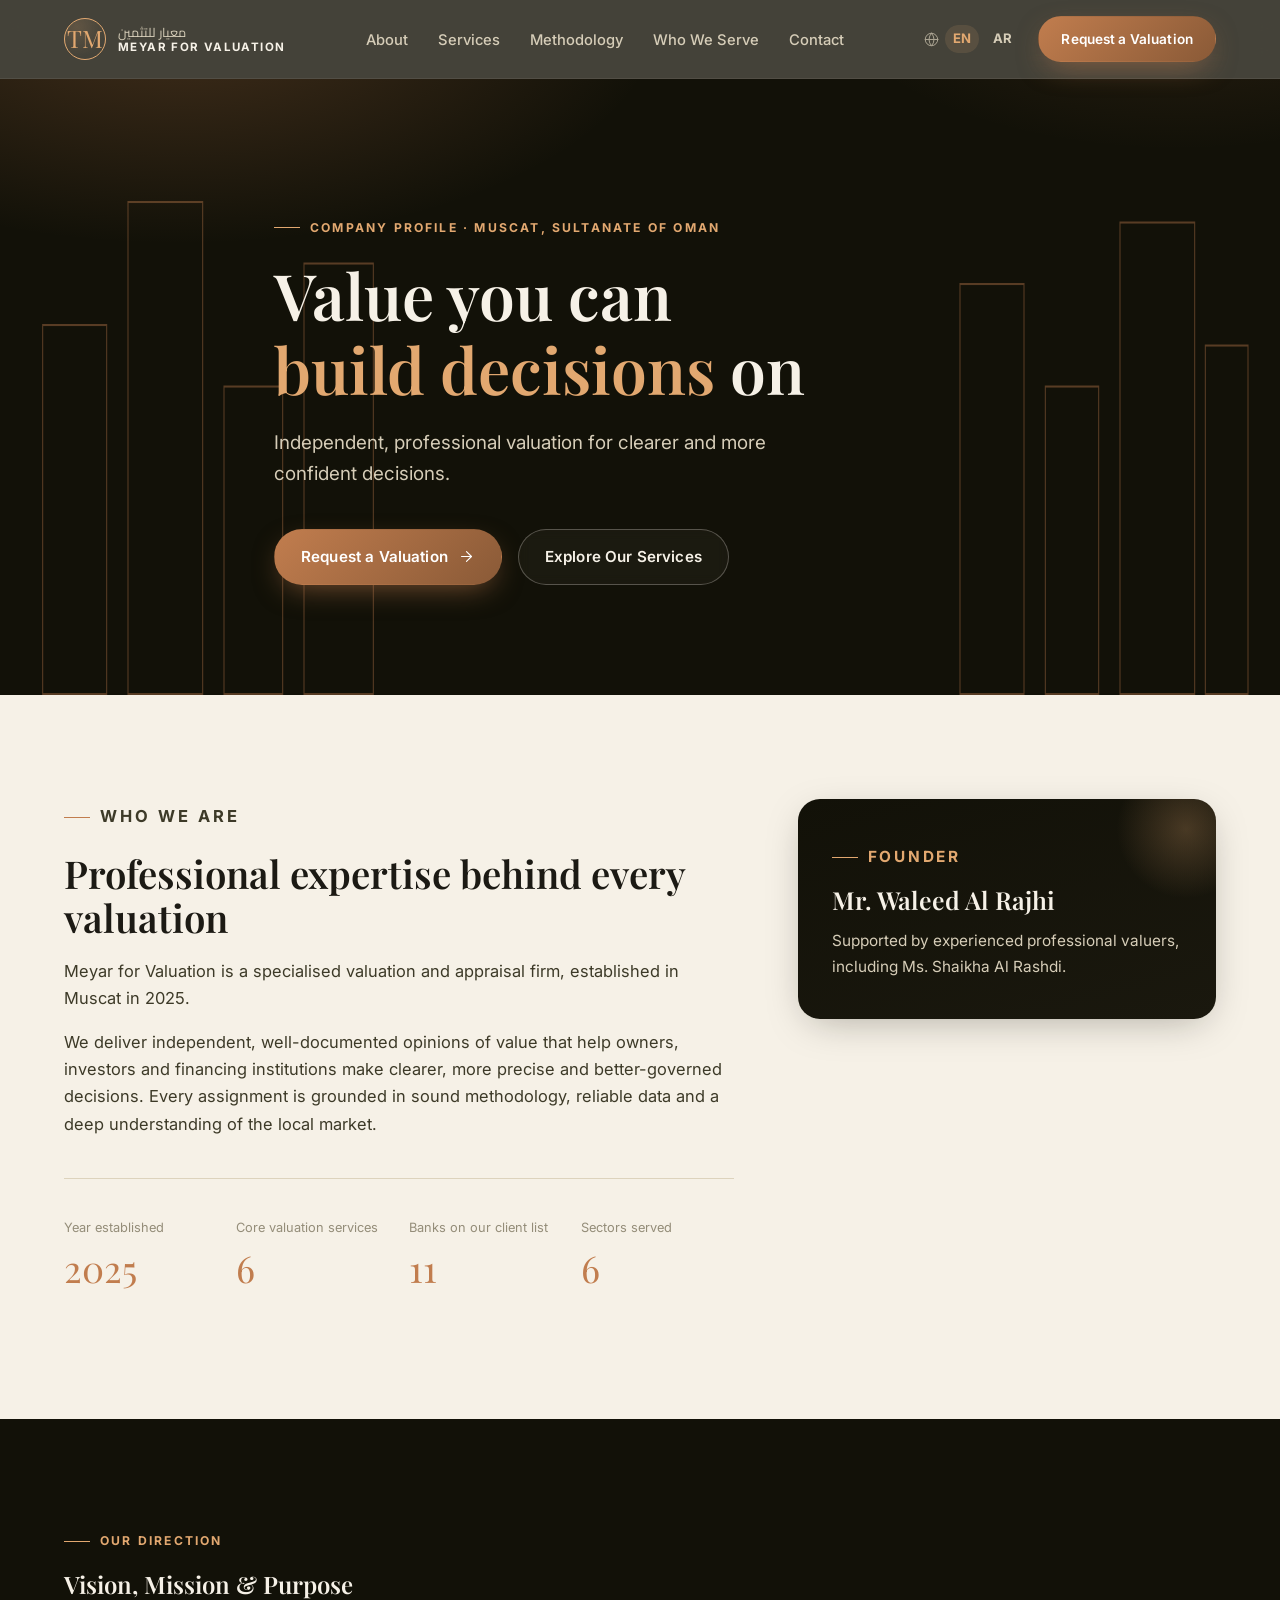
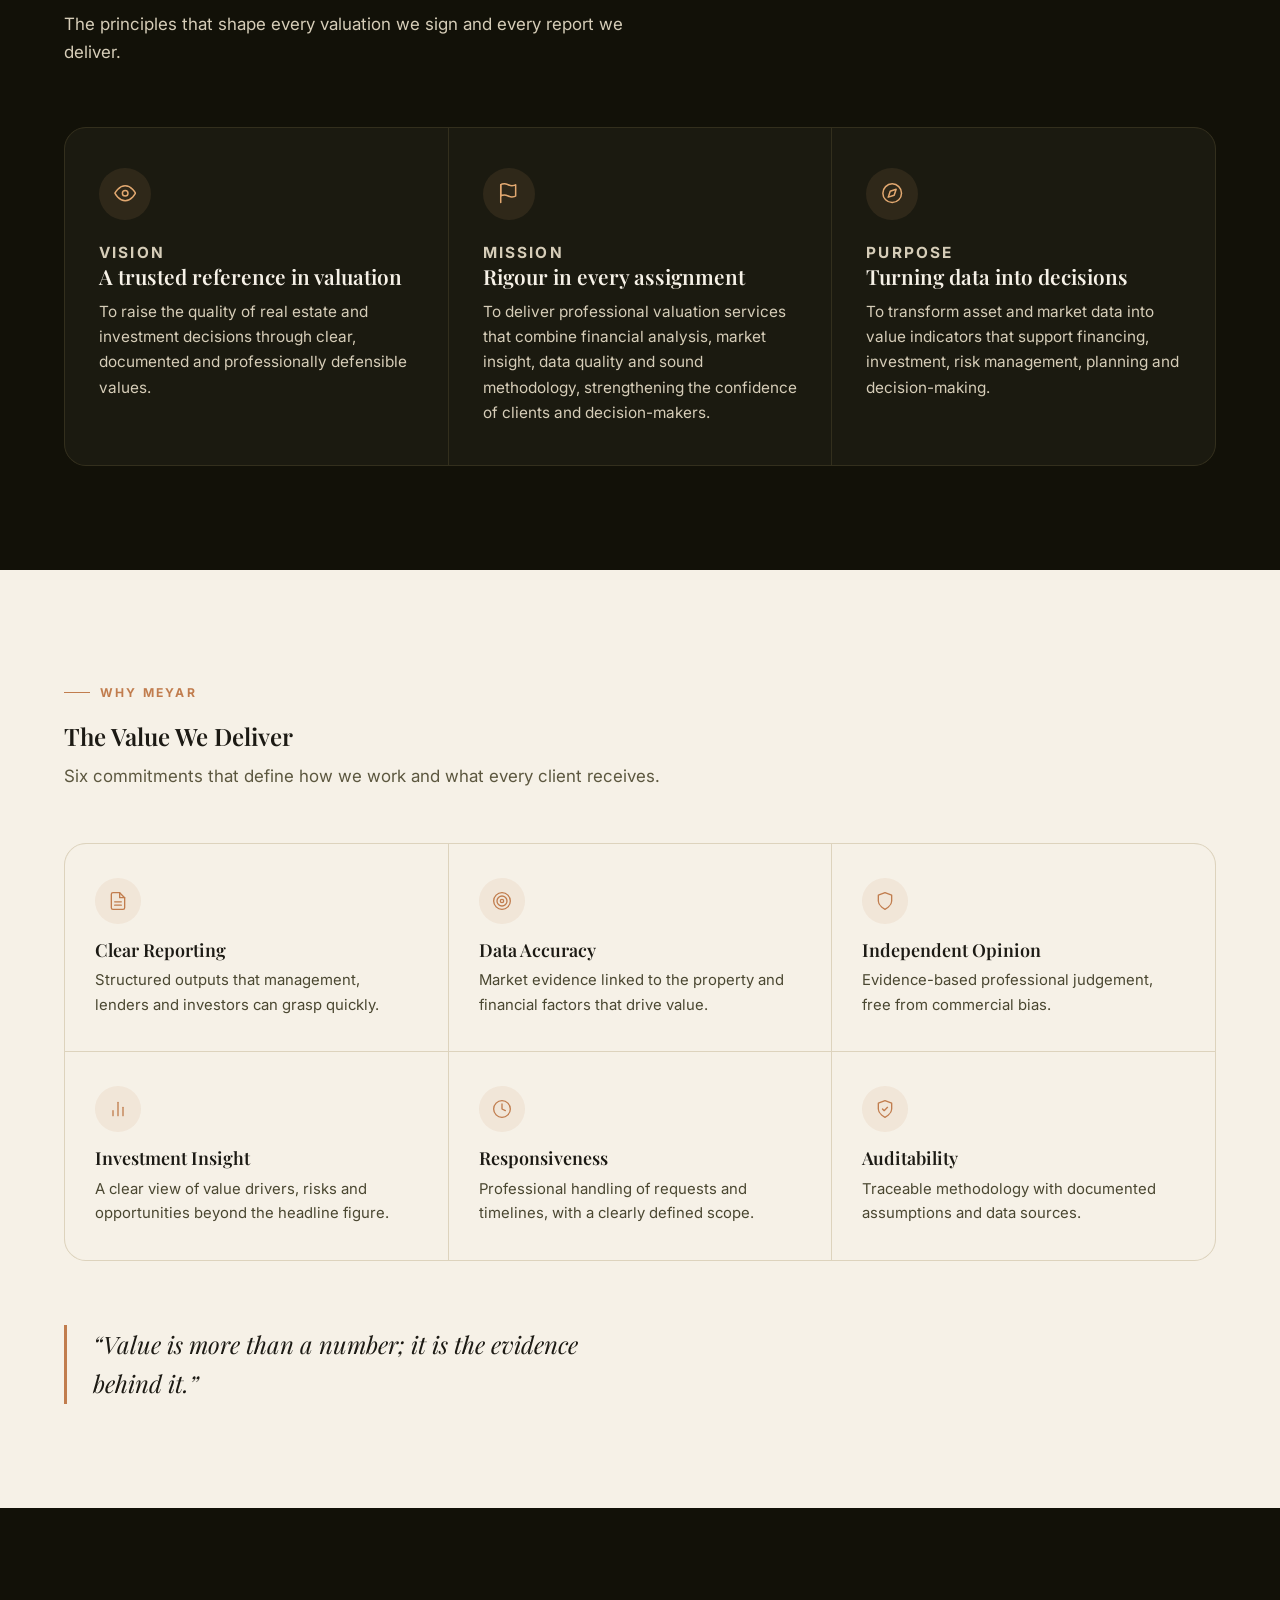
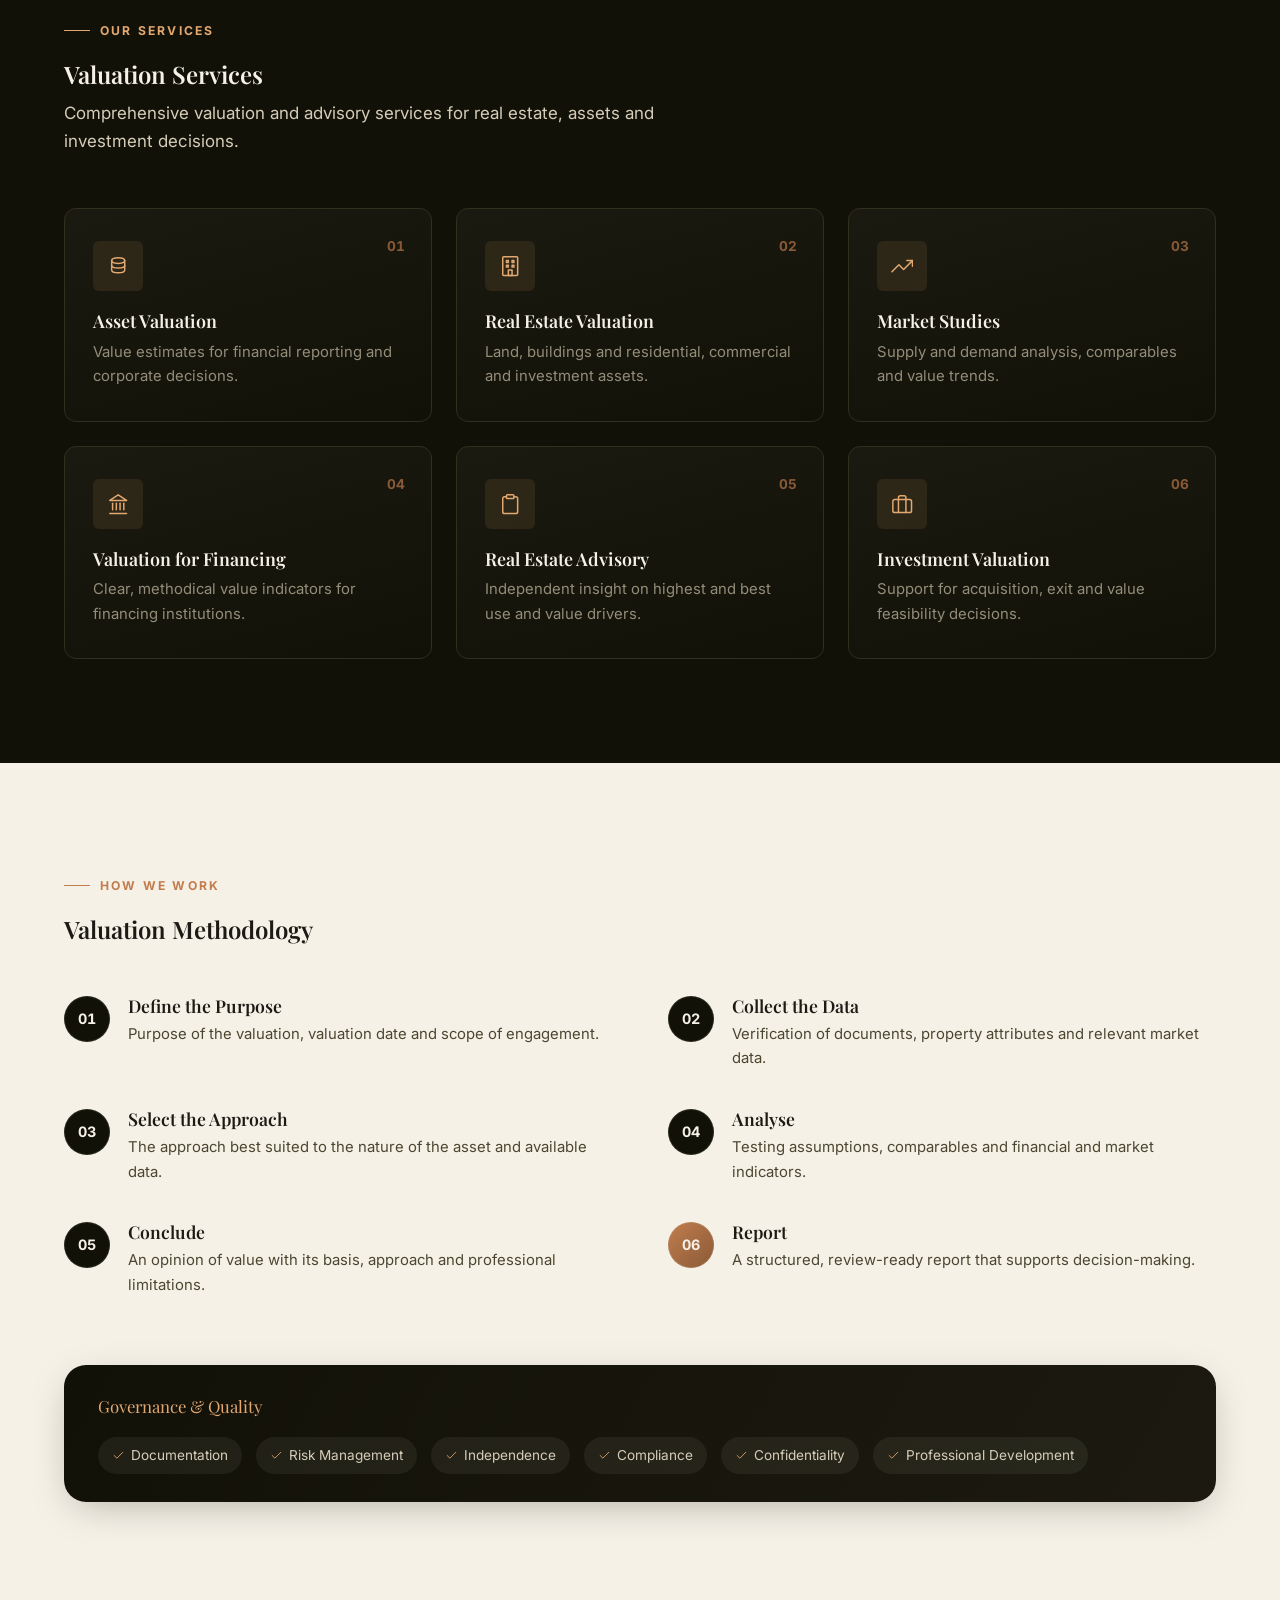
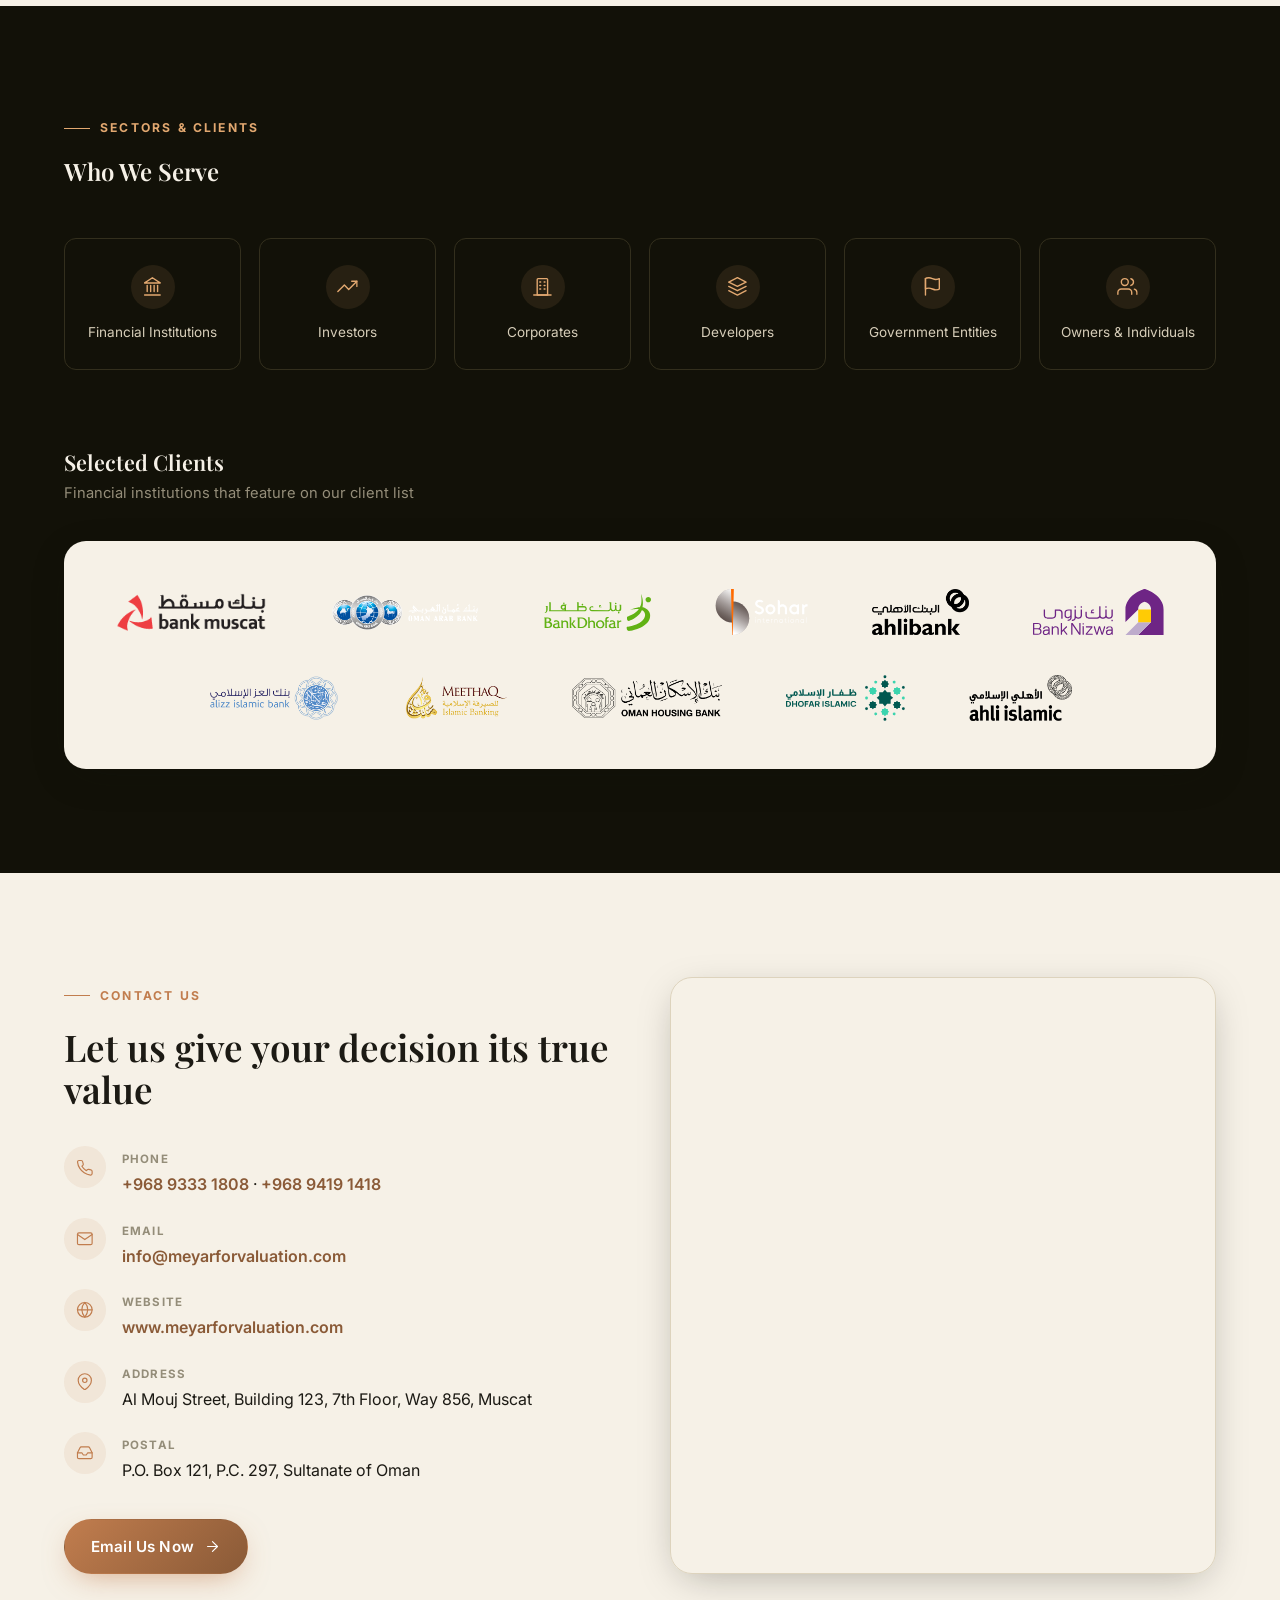
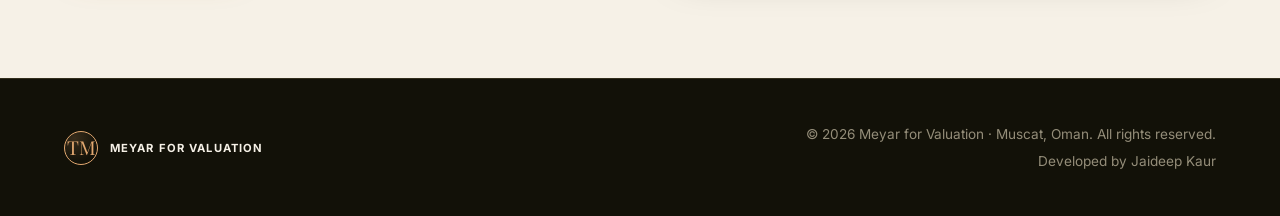
==== commit 508ad278: "Redesign client logo section: single panel instead of cramped tiles The per-logo white tiles with gr" ====
--- a/index.html
+++ b/index.html
@@ -410,18 +410,20 @@
     <div class="container clients-block">
       <h3 class="clients-subhead" data-reveal>Selected Clients</h3>
       <p class="clients-caption" data-reveal>Financial institutions that feature on our client list</p>
-      <div class="client-logo-grid" data-reveal-group>
-        <div class="client-logo-tile" data-reveal><img src="assets/img/clients/bank-muscat.png" alt="Bank Muscat" loading="lazy" width="200" height="50"></div>
-        <div class="client-logo-tile" data-reveal><img src="assets/img/clients/oman-arab-bank.png" alt="Oman Arab Bank" loading="lazy" width="294" height="76"></div>
-        <div class="client-logo-tile" data-reveal><img src="assets/img/clients/bank-dhofar.svg" alt="BankDhofar" loading="lazy" width="107" height="37"></div>
-        <div class="client-logo-tile" data-reveal><img src="assets/img/clients/sohar-international.svg" alt="Sohar International" loading="lazy" width="147" height="73"></div>
-        <div class="client-logo-tile" data-reveal><img class="logo-invert" src="assets/img/clients/ahlibank.png" alt="ahlibank" loading="lazy" width="187" height="88"></div>
-        <div class="client-logo-tile" data-reveal><img src="assets/img/clients/bank-nizwa.svg" alt="Bank Nizwa" loading="lazy" width="142" height="50"></div>
-        <div class="client-logo-tile" data-reveal><img src="assets/img/clients/alizz-islamic-bank.png" alt="alizz islamic bank" loading="lazy" width="259" height="90"></div>
-        <div class="client-logo-tile" data-reveal><img src="assets/img/clients/meethaq-islamic.png" alt="Meethaq Islamic Banking" loading="lazy" width="200" height="89"></div>
-        <div class="client-logo-tile" data-reveal><img class="logo-invert" src="assets/img/clients/oman-housing-bank.png" alt="Oman Housing Bank" loading="lazy" width="560" height="151"></div>
-        <div class="client-logo-tile" data-reveal><img src="assets/img/clients/dhofar-islamic.svg" alt="Dhofar Islamic" loading="lazy" width="200" height="77"></div>
-        <div class="client-logo-tile" data-reveal><img class="logo-invert" src="assets/img/clients/ahli-islamic.png" alt="ahli islamic" loading="lazy" width="197" height="88"></div>
+      <div class="clients-panel" data-reveal>
+        <div class="client-logo-grid">
+          <img src="assets/img/clients/bank-muscat.png" alt="Bank Muscat" loading="lazy" width="200" height="50">
+          <img src="assets/img/clients/oman-arab-bank.png" alt="Oman Arab Bank" loading="lazy" width="294" height="76">
+          <img src="assets/img/clients/bank-dhofar.svg" alt="BankDhofar" loading="lazy" width="107" height="37">
+          <img src="assets/img/clients/sohar-international.svg" alt="Sohar International" loading="lazy" width="147" height="73">
+          <img class="logo-invert" src="assets/img/clients/ahlibank.png" alt="ahlibank" loading="lazy" width="187" height="88">
+          <img src="assets/img/clients/bank-nizwa.svg" alt="Bank Nizwa" loading="lazy" width="142" height="50">
+          <img src="assets/img/clients/alizz-islamic-bank.png" alt="alizz islamic bank" loading="lazy" width="259" height="90">
+          <img src="assets/img/clients/meethaq-islamic.png" alt="Meethaq Islamic Banking" loading="lazy" width="200" height="89">
+          <img class="logo-invert" src="assets/img/clients/oman-housing-bank.png" alt="Oman Housing Bank" loading="lazy" width="560" height="151">
+          <img src="assets/img/clients/dhofar-islamic.svg" alt="Dhofar Islamic" loading="lazy" width="200" height="77">
+          <img class="logo-invert" src="assets/img/clients/ahli-islamic.png" alt="ahli islamic" loading="lazy" width="197" height="88">
+        </div>
       </div>
     </div>
   </section>
--- a/assets/css/style.css
+++ b/assets/css/style.css
@@ -643,35 +643,29 @@
 
 .clients-block { margin-top: 80px; }
 .clients-subhead { font-size: 1.35rem; margin-bottom: 6px; }
-.clients-caption { color: var(--muted); font-size: 0.92rem; margin-bottom: 32px; }
+.clients-caption { color: var(--muted); font-size: 0.92rem; margin-bottom: 36px; }
+.clients-panel {
+  background: var(--cream);
+  border-radius: var(--radius-lg);
+  padding: 48px 44px;
+  box-shadow: var(--shadow-soft);
+}
 .client-logo-grid {
-  display: grid;
-  grid-template-columns: repeat(4, 1fr);
-  gap: 16px;
-}
-.client-logo-tile {
-  background: var(--cream);
-  border-radius: var(--radius);
-  display: flex;
+  display: flex;
+  flex-wrap: wrap;
   align-items: center;
   justify-content: center;
-  padding: 22px 20px;
-  min-height: 92px;
-  transition: transform 0.3s var(--ease), box-shadow 0.3s var(--ease);
-}
-.client-logo-tile:hover { transform: translateY(-4px); box-shadow: var(--shadow-soft); }
-.client-logo-tile img {
-  max-height: 42px;
+  gap: 40px 64px;
+}
+.client-logo-grid img {
+  max-height: 46px;
   width: auto;
-  max-width: 100%;
+  max-width: 150px;
   object-fit: contain;
-  filter: grayscale(0.25);
-  opacity: 0.88;
-  transition: filter 0.3s ease, opacity 0.3s ease;
-}
-.client-logo-tile:hover img { filter: grayscale(0); opacity: 1; }
-.client-logo-tile img.logo-invert { filter: invert(1) grayscale(0.25); }
-.client-logo-tile:hover img.logo-invert { filter: invert(1) grayscale(0); }
+  transition: transform 0.3s var(--ease);
+}
+.client-logo-grid img:hover { transform: translateY(-3px); }
+.client-logo-grid img.logo-invert { filter: invert(1); }
 
 /* ---------- Contact ---------- */
 .contact-grid {
@@ -786,7 +780,8 @@
   .triad-grid, .value-grid, .method-grid { grid-template-columns: 1fr; }
   .services-grid { grid-template-columns: repeat(2, 1fr); }
   .sector-grid { grid-template-columns: repeat(3, 1fr); }
-  .client-logo-grid { grid-template-columns: repeat(3, 1fr); }
+  .clients-panel { padding: 36px 28px; }
+  .client-logo-grid { gap: 32px 40px; }
   .stat-row { grid-template-columns: repeat(2, 1fr); row-gap: 28px; }
 }
 
@@ -821,7 +816,9 @@
   .nav-cta { display: none; }
   .services-grid { grid-template-columns: 1fr; }
   .sector-grid { grid-template-columns: repeat(2, 1fr); }
-  .client-logo-grid { grid-template-columns: repeat(2, 1fr); }
+  .clients-panel { padding: 28px 20px; }
+  .client-logo-grid { gap: 28px 32px; }
+  .client-logo-grid img { max-height: 38px; }
   .to-top { width: 42px; height: 42px; inset-block-end: 18px; inset-inline-end: 18px; }
 }
 
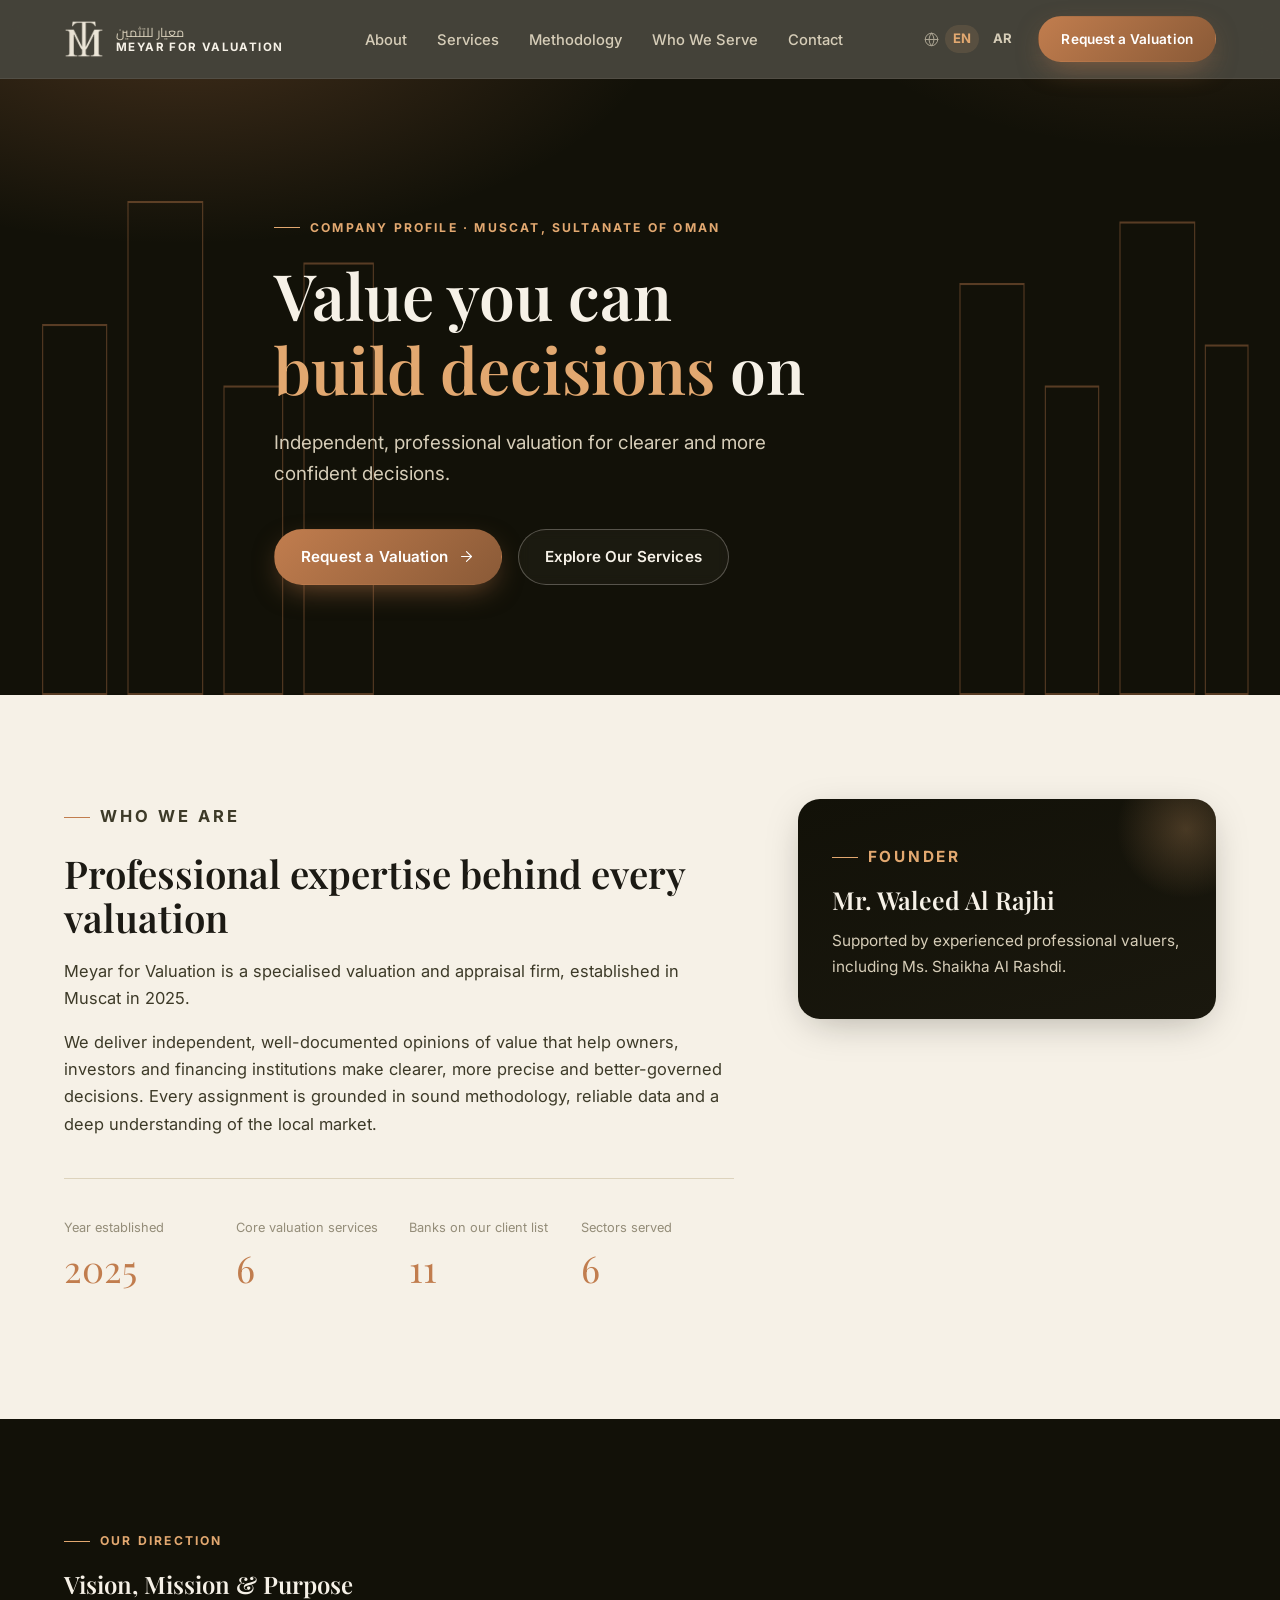
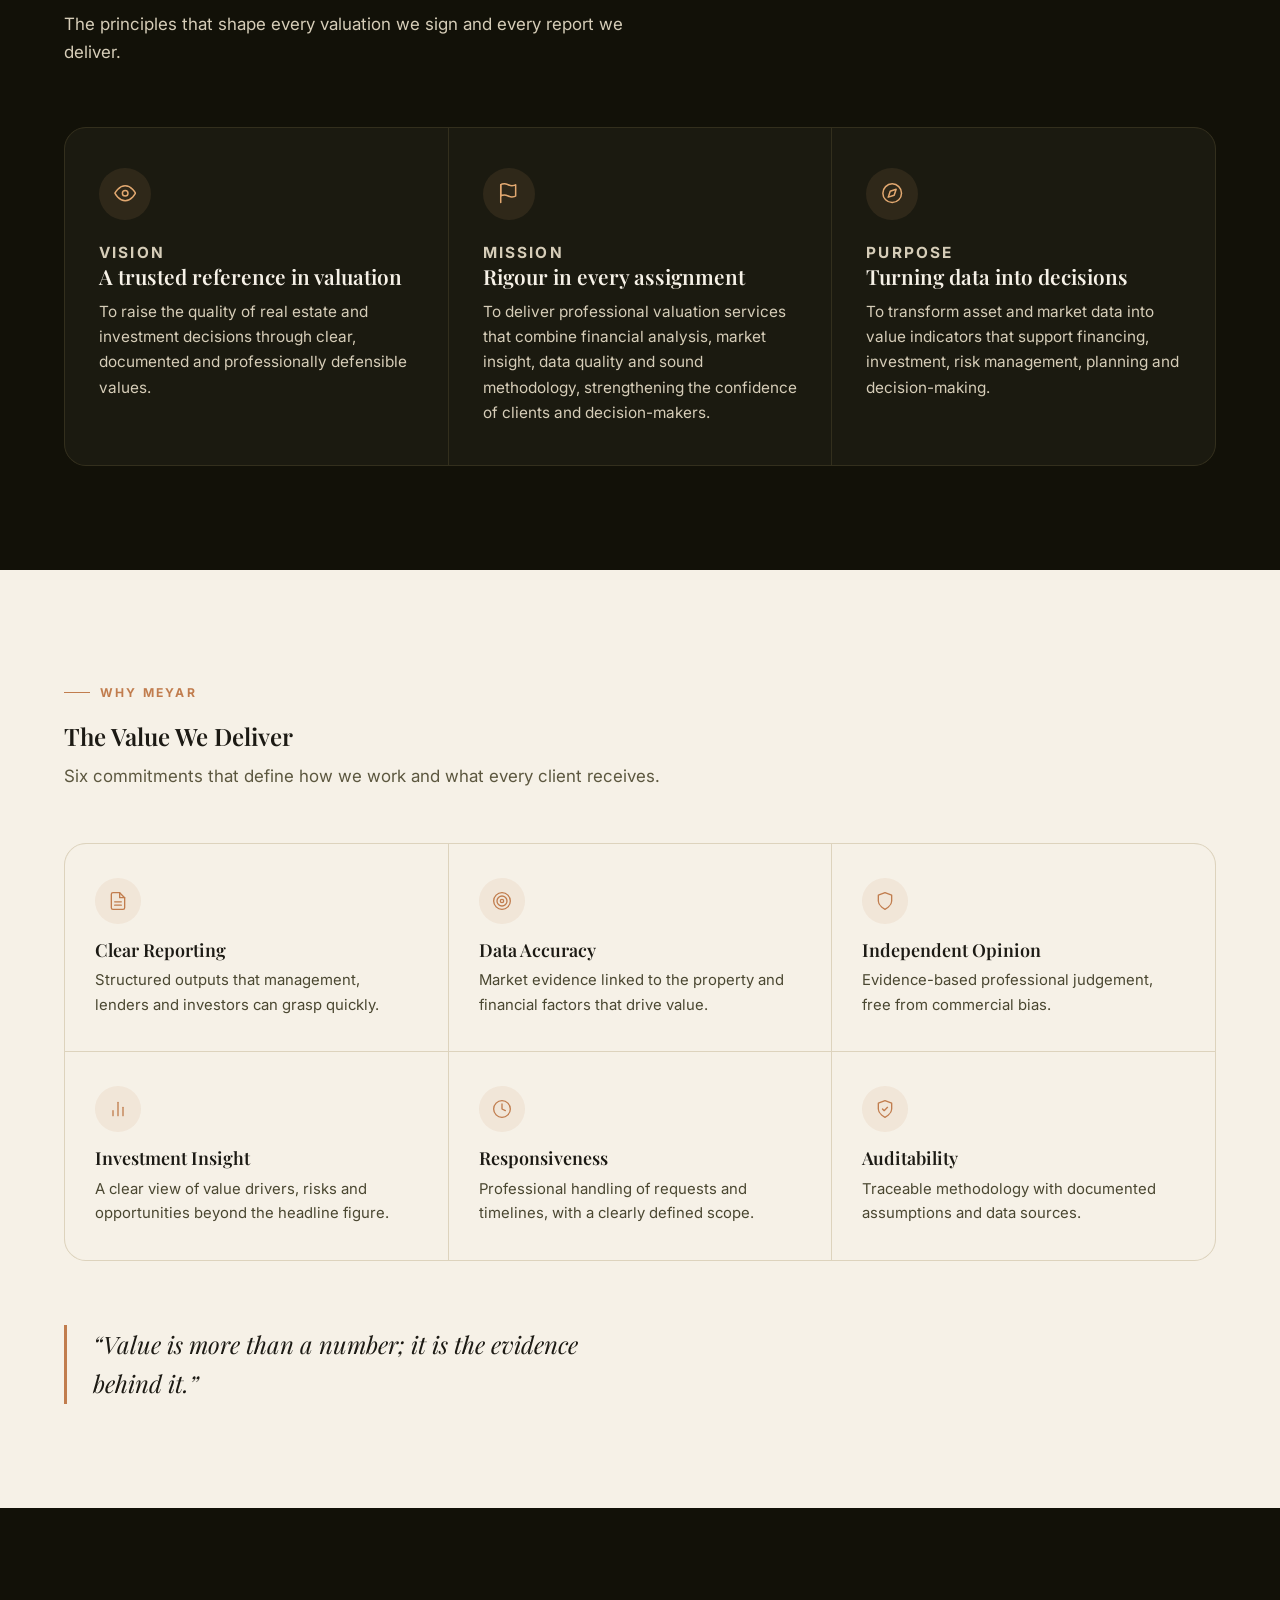
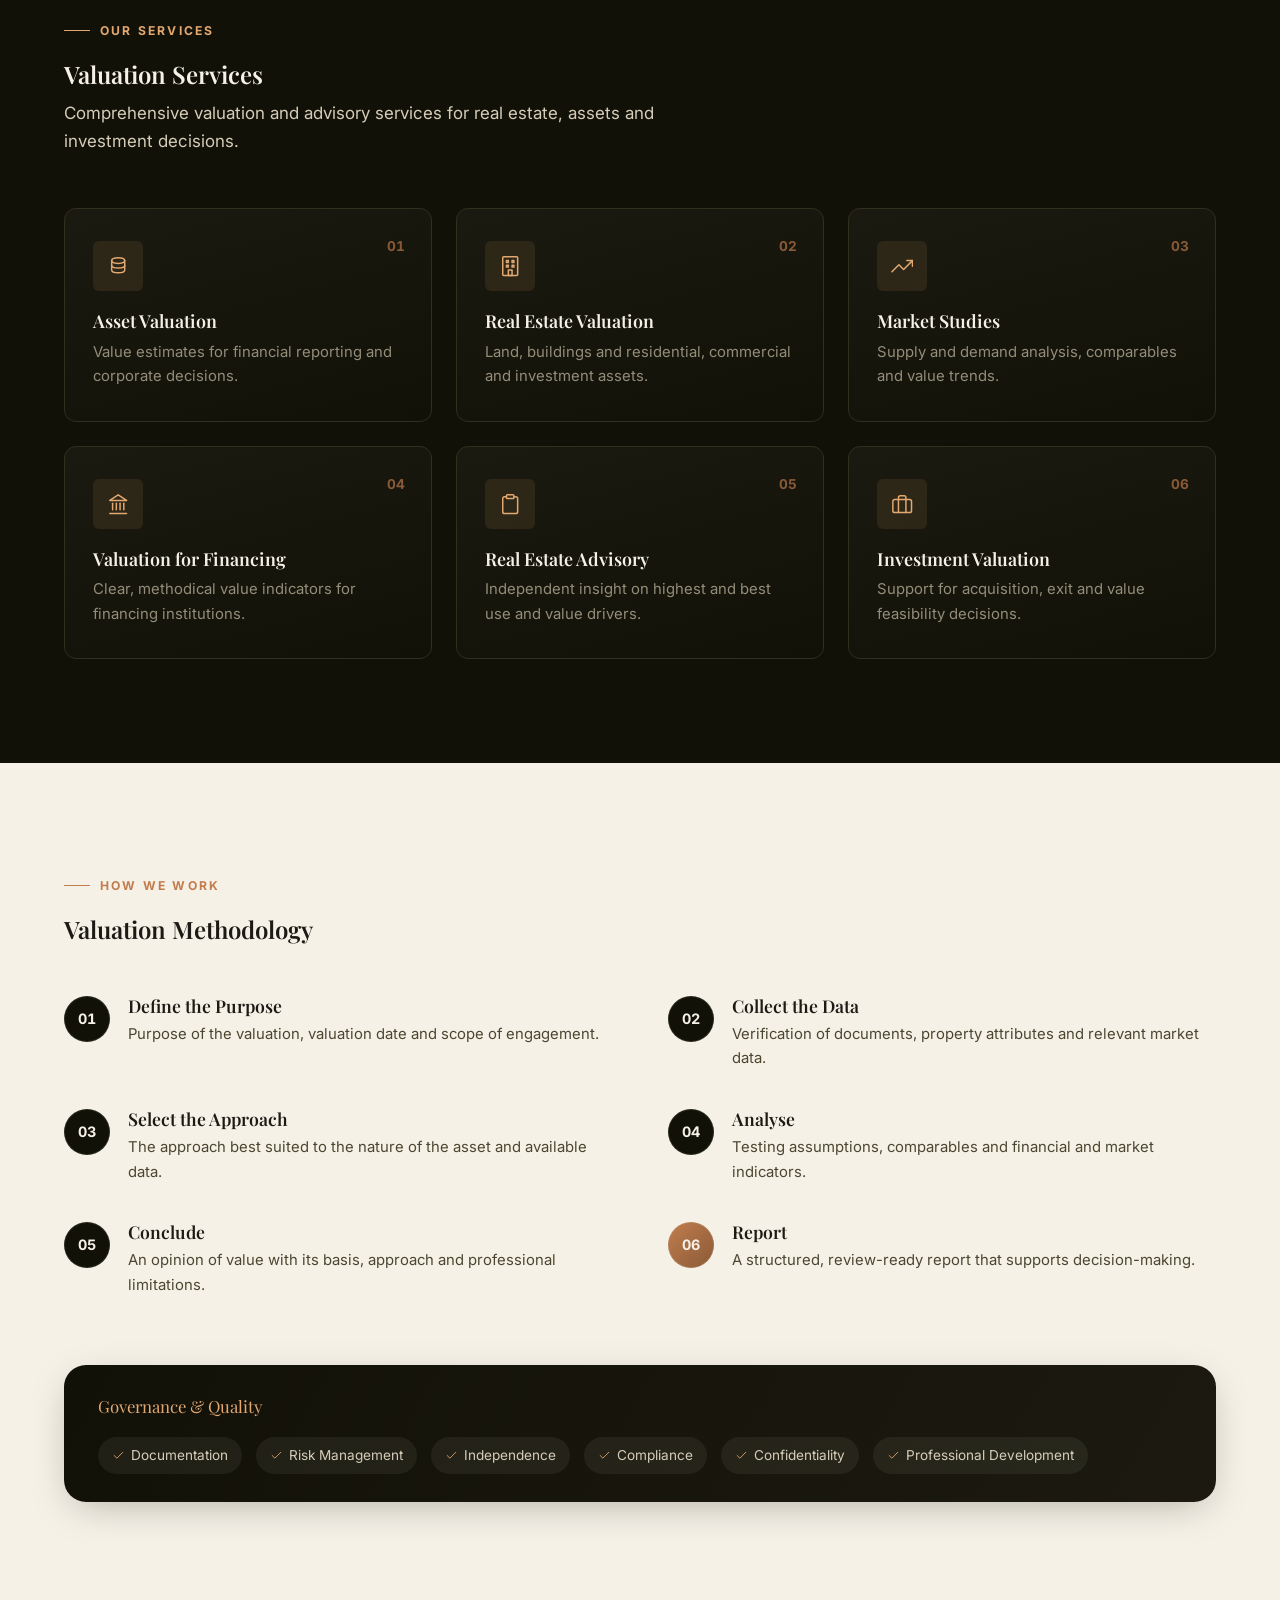
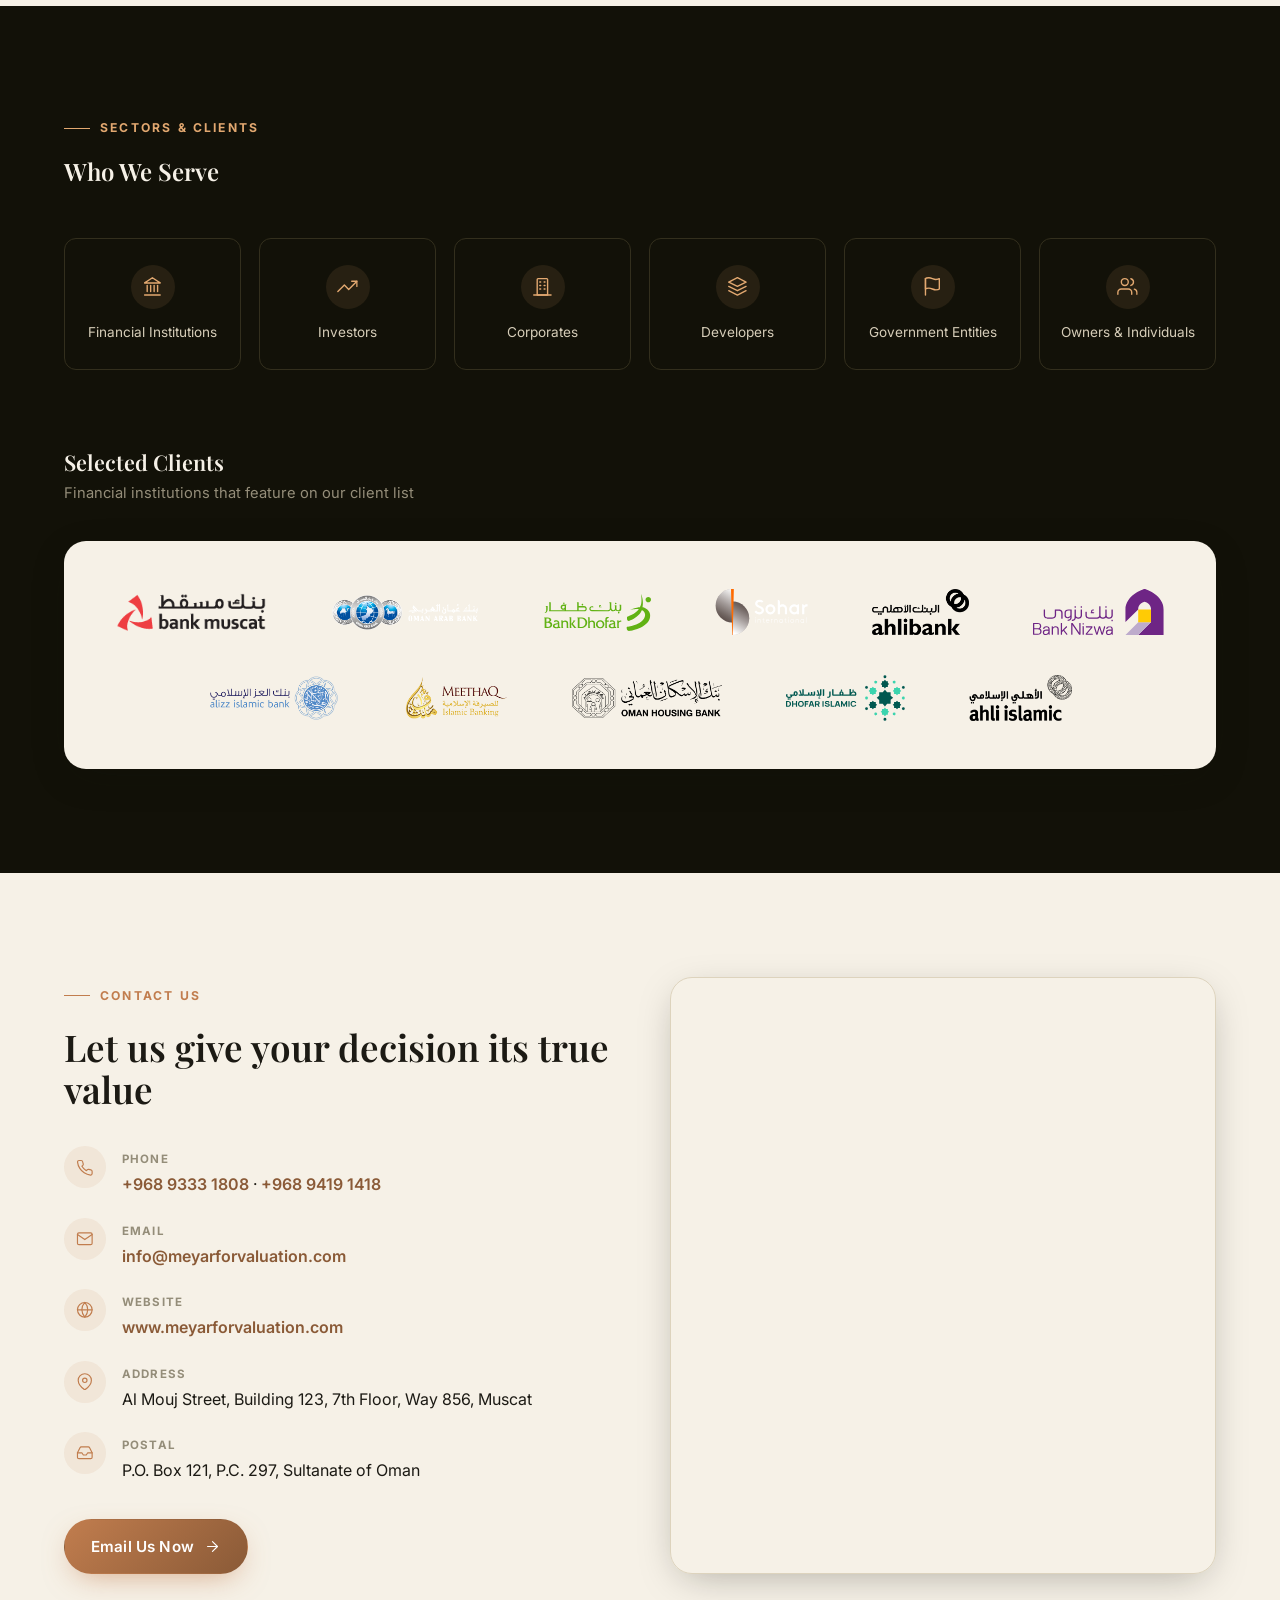
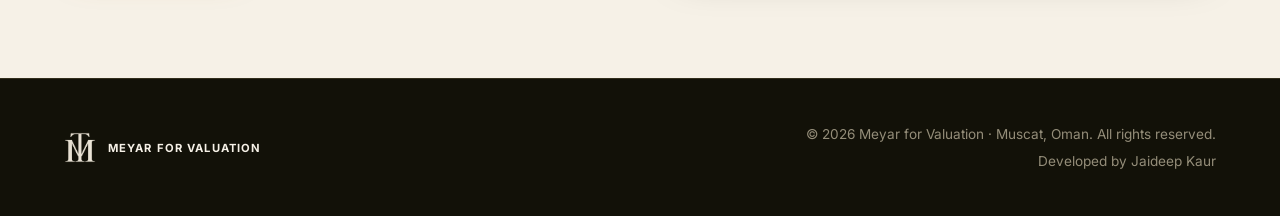
==== commit 5149b723: "Replace header/footer brand mark with the real logo Cropped the official TM monogram from the suppli" ====
--- a/index.html
+++ b/index.html
@@ -102,7 +102,7 @@
 <header class="site-header" id="top">
   <div class="container header-inner">
     <a href="#top" class="brand" aria-label="Meyar for Valuation home">
-      <span class="brand-mark">TM</span>
+      <img class="brand-mark" src="assets/img/logo-mark.png" alt="Meyar for Valuation monogram" width="354" height="340">
       <span class="brand-text">
         <span class="brand-ar">معيار للتثمين</span>
         <span class="brand-en">MEYAR FOR VALUATION</span>
@@ -492,7 +492,7 @@
 <footer class="site-footer">
   <div class="container footer-inner">
     <div class="footer-brand">
-      <span class="brand-mark">TM</span>
+      <img class="brand-mark" src="assets/img/logo-mark.png" alt="Meyar for Valuation monogram" width="354" height="340">
       <span class="brand-en">MEYAR FOR VALUATION</span>
     </div>
     <div class="footer-text">
--- a/assets/css/style.css
+++ b/assets/css/style.css
@@ -176,18 +176,11 @@
   flex-shrink: 0;
 }
 .brand-mark {
-  font-family: var(--font-serif);
-  font-size: 1.5rem;
-  border: 1px solid var(--accent-light);
-  width: 42px;
-  height: 42px;
-  display: flex;
-  align-items: center;
-  justify-content: center;
-  border-radius: 50%;
-  color: var(--accent-light);
+  width: 40px;
+  height: auto;
+  object-fit: contain;
   flex-shrink: 0;
-  background: radial-gradient(circle at 30% 20%, rgba(226, 168, 112, 0.18), transparent 70%);
+  display: block;
 }
 .brand-text { display: flex; flex-direction: column; line-height: 1.25; }
 .brand-ar { font-size: 0.8rem; color: var(--muted-light); font-family: var(--font-ar-sans); }
@@ -736,7 +729,7 @@
   color: var(--cream);
 }
 .footer-brand .brand-mark {
-  width: 34px; height: 34px; font-size: 1.2rem;
+  width: 32px; height: auto;
 }
 .footer-brand .brand-en { font-size: 0.7rem; letter-spacing: 0.1em; font-weight: 700; }
 .footer-text {
